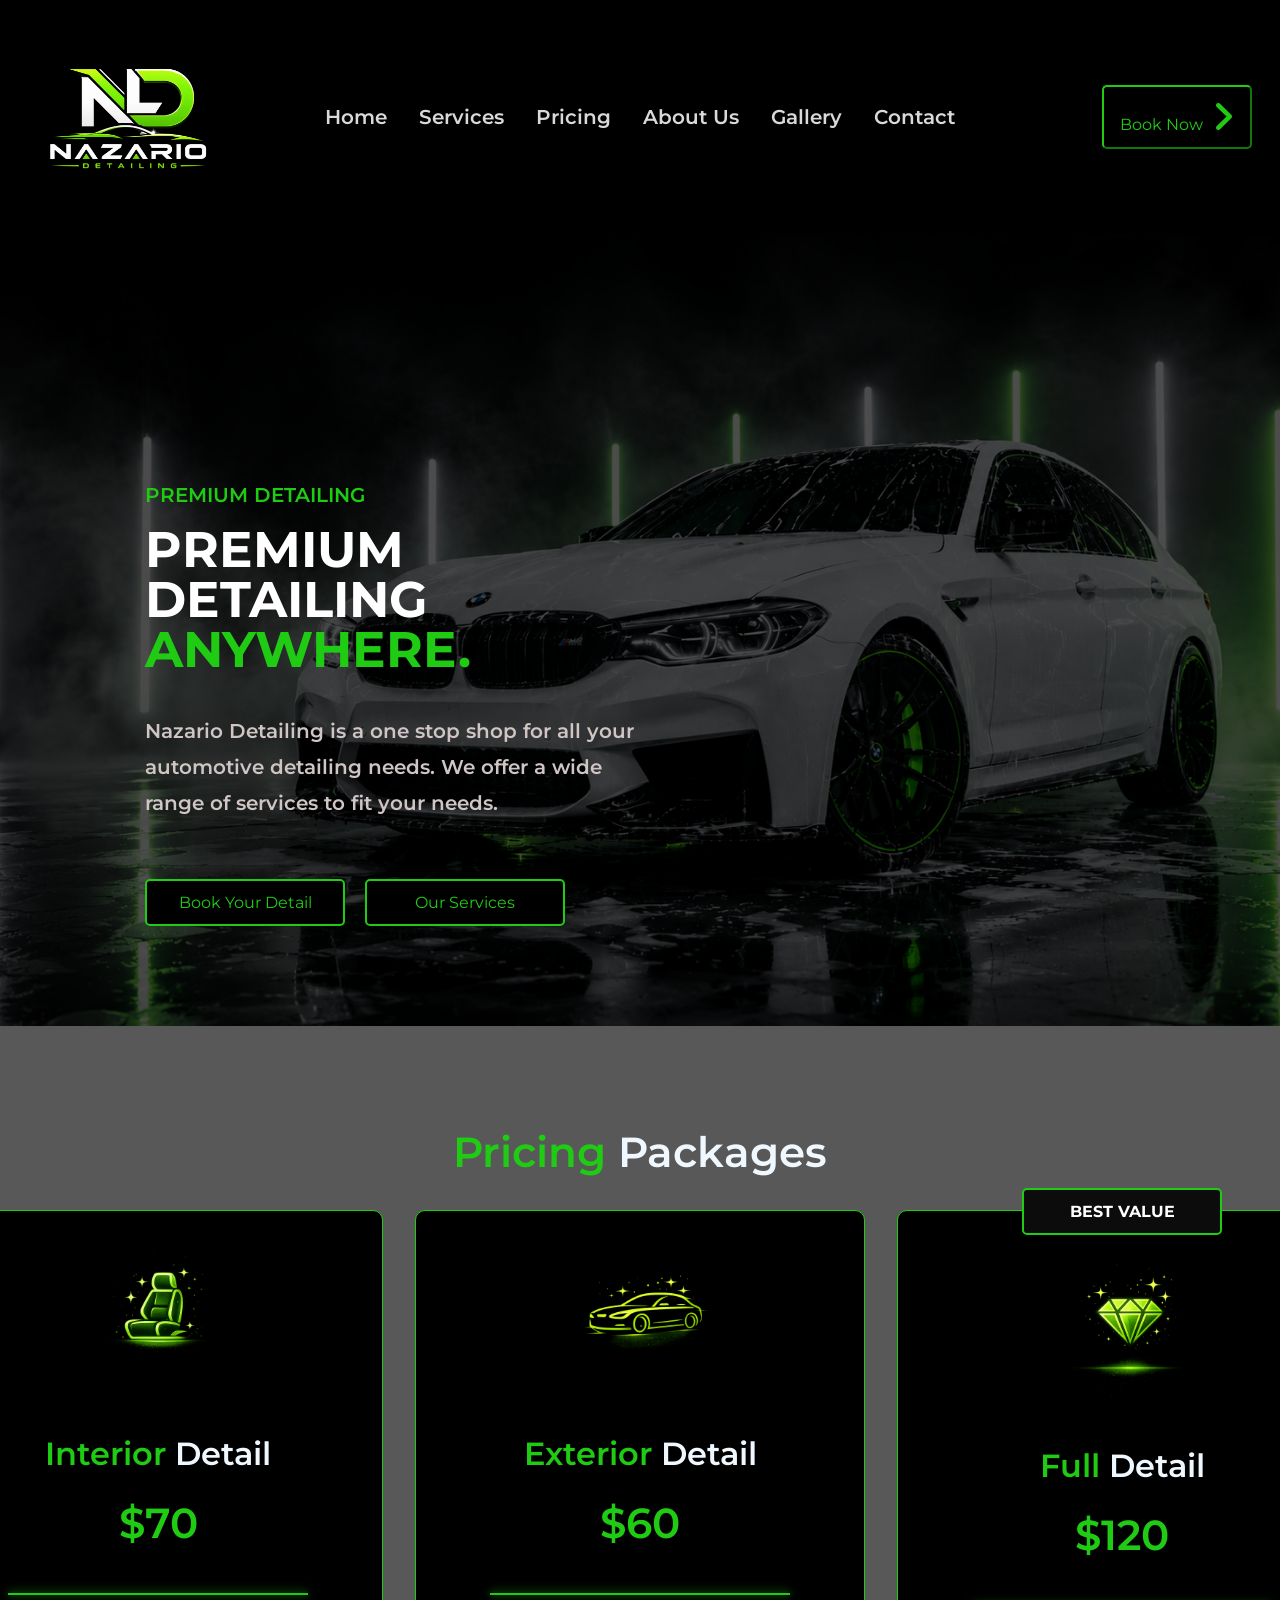
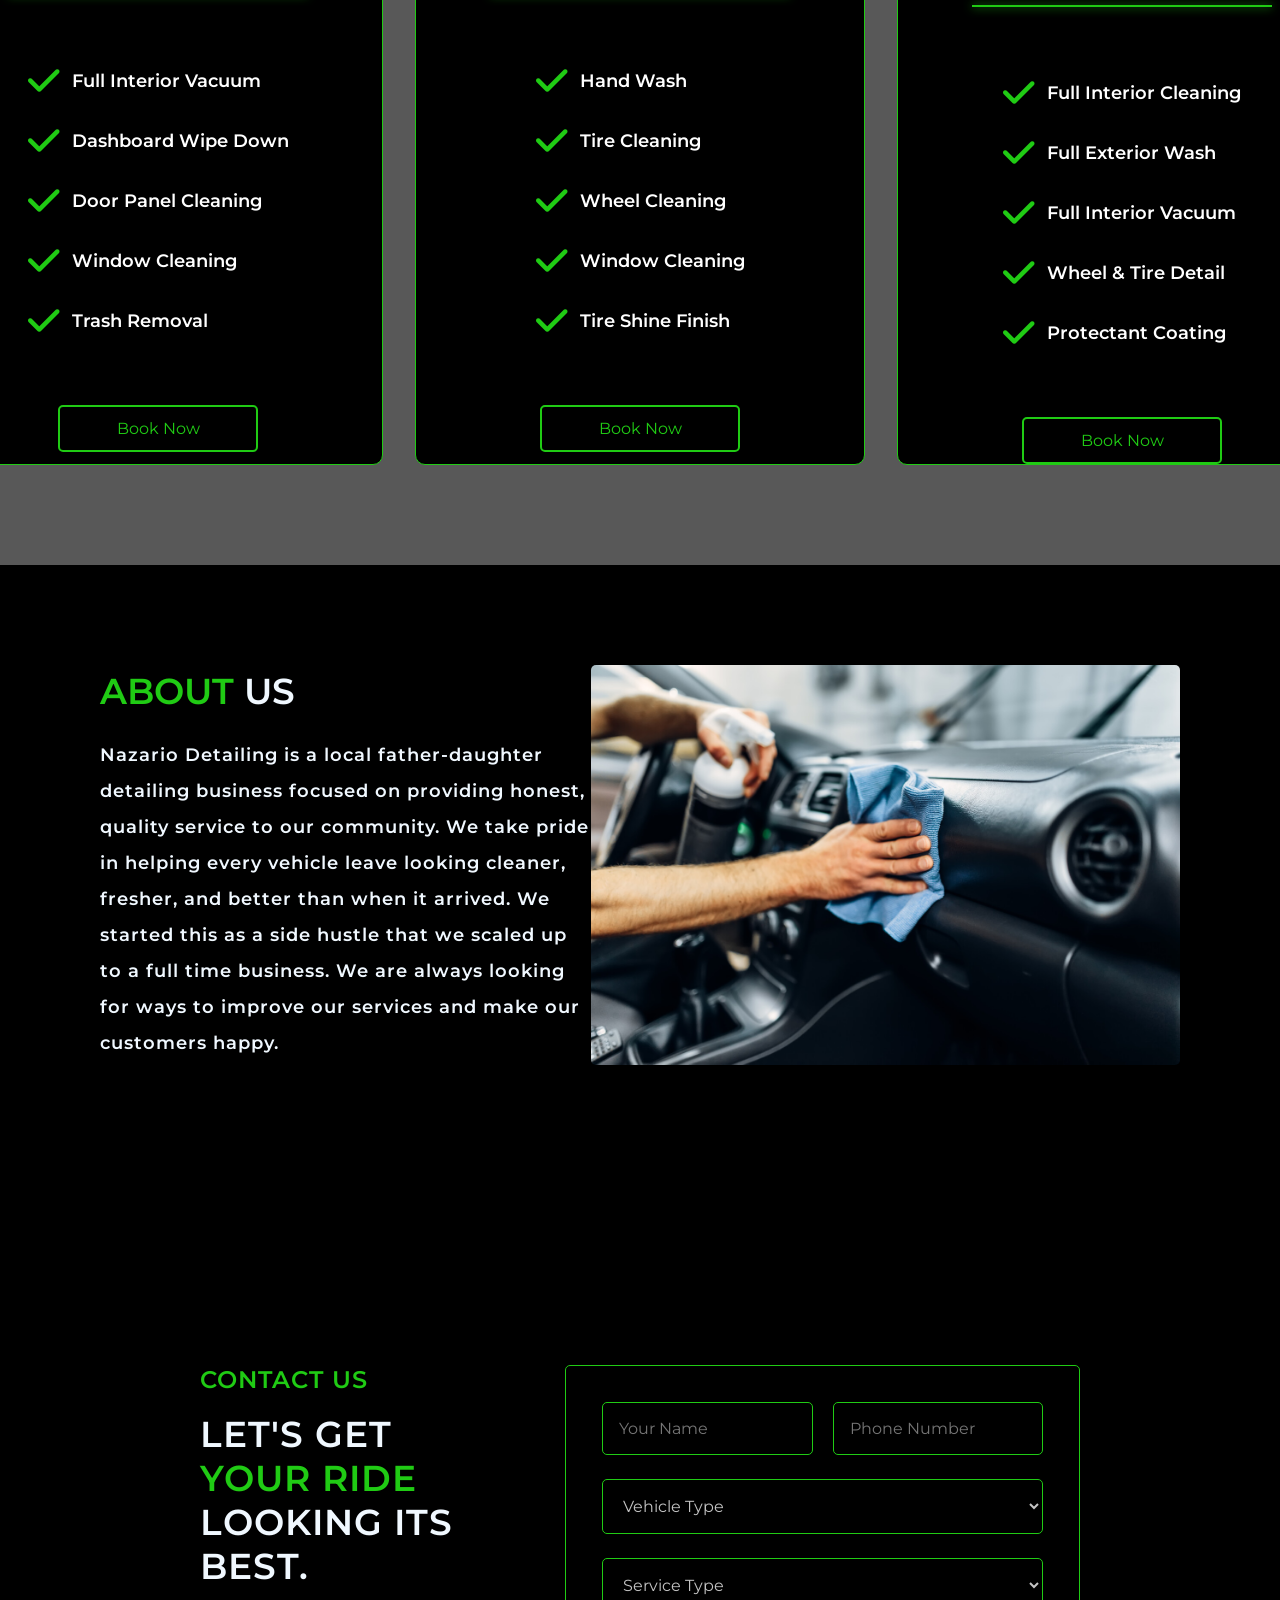
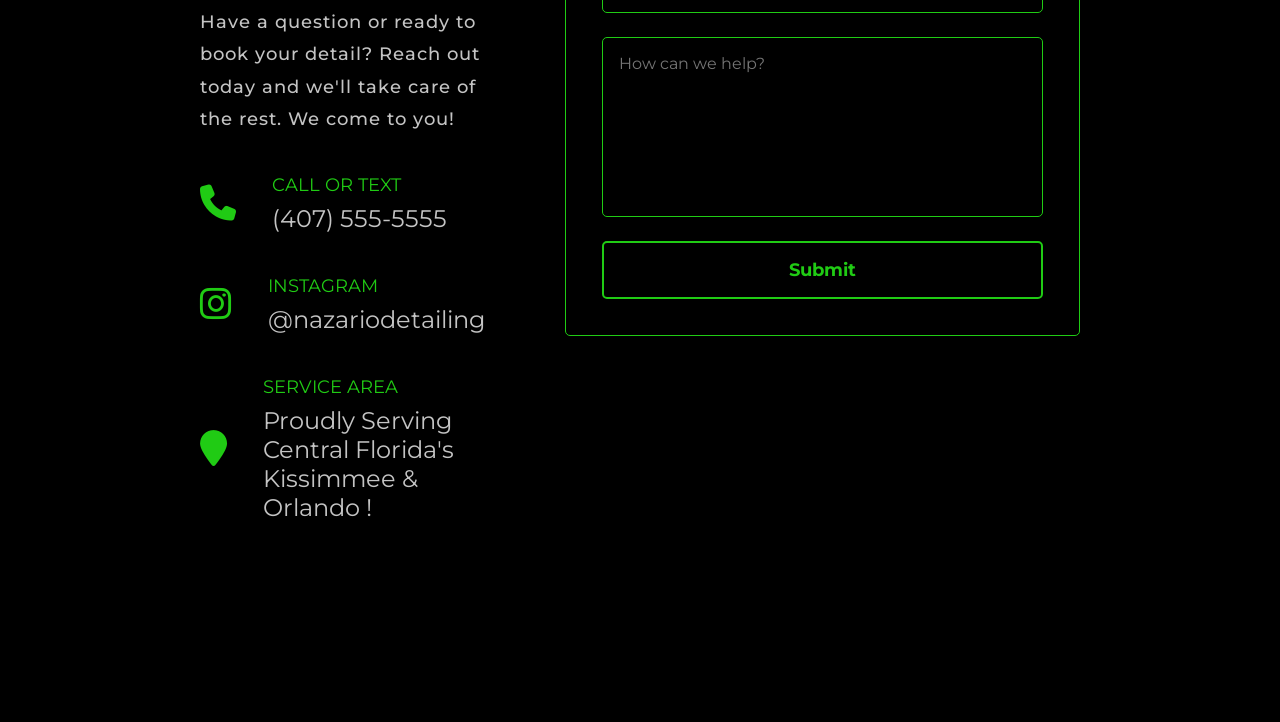
==== index.html @ 1d59f6f6 "md update" ====
<!doctype html>
<html lang="en">
  <head>
    <meta charset="UTF-8" />
    <meta name="viewport" content="width=device-width, initial-scale=1.0" />
    <link rel="stylesheet" href="style.css" />
    <link
      rel="stylesheet"
      href="https://cdnjs.cloudflare.com/ajax/libs/font-awesome/6.5.2/css/all.min.css"
    />
    <link rel="preconnect" href="https://fonts.googleapis.com" />
    <link rel="preconnect" href="https://fonts.gstatic.com" crossorigin />
    <link
      href="https://fonts.googleapis.com/css2?family=Montserrat:wght@400;500;700;800&display=swap"
      rel="stylesheet"
    />

    <title>Document</title>
  </head>
  <body>
    <nav>
      <div class="nav__container">
        <div class="img__wrapper">
          <img src="assests/nd.png" alt="" class="nav__logo" />
        </div>
        <div class="nav__links">
          <a href="#home" class="nav__link">Home</a>
          <a href="" class="nav__link">Services</a>
          <a href="#pricing" class="nav__link">Pricing</a>
          <a href="#about" class="nav__link">About Us</a>
          <a href="" class="nav__link">Gallery</a>
          <a href="#contact" class="nav__link">Contact</a>
        </div>

        <button class="nav__btn">
          Book Now
          <span class="arrow"><i class="fa-solid fa-angle-right"></i></span>
        </button>
      </div>
    </nav>

    <header id="home">
      <div class="container">
        <div class="row header__row">
          <img src="assests/bmw.png" class="header__bg" />
          <div class="header__text">
            <p class="header__subtitle">Premium Detailing</p>
            <h1 class="header__title">
              Premium Detailing <span class="header__span">Anywhere. </span>
            </h1>
            <p class="header__para">
              Nazario Detailing is a one stop shop for all your automotive
              detailing needs. We offer a wide range of services to fit your
              needs.
            </p>

            <div class="header__btn__wrap">
              <a href="#contact" class="header__btn"> Book Your Detail </a>

              <a href="#pricing" class="header__btn"> Our Services </a>
            </div>
          </div>
        </div>
      </div>
    </header>
    <main>
      <section id="pricing">
        <div class="container">
          <div class="row pricing__row">
            <div class="pricing__text">
              <h2 class="pricing__title">
                <span class="pricing__span">Pricing</span> Packages
              </h2>
              <!-- 4 cards
 Interior Detail
Exterior Detail
Complete Detail
Ultimate Detail -->
              <div class="pricing__cards">
                <div class="pricing__card">
                  <div class="img__price__wrap">
                    <img src="assests/int.png" alt="" class="price__logo" />
                  </div>
                  <p class="pricing__card__title">
                    <span class="pricing__title__span">Interior</span> Detail
                  </p>
                  <span class="pricing__card__price">$70</span>

                  <div class="pricing__divider"></div>

                  <ul class="pricing__features">
                    <li>
                      <i class="fa-solid fa-check"></i>
                      Full Interior Vacuum
                    </li>

                    <li>
                      <i class="fa-solid fa-check"></i>
                      Dashboard Wipe Down
                    </li>

                    <li>
                      <i class="fa-solid fa-check"></i>
                      Door Panel Cleaning
                    </li>

                    <li>
                      <i class="fa-solid fa-check"></i>
                      Window Cleaning
                    </li>

                    <li>
                      <i class="fa-solid fa-check"></i>
                      Trash Removal
                    </li>
                  </ul>

                  <button class="pricing__card__btn">Book Now</button>
                </div>

                <div class="pricing__card">
                  <div class="img__price__wrap">
                    <img src="assests/ext.png" alt="" class="price__logo" />
                  </div>

                  <p class="pricing__card__title">
                    <span class="pricing__title__span">Exterior</span> Detail
                  </p>

                  <span class="pricing__card__price">$60</span>

                  <div class="pricing__divider"></div>

                  <ul class="pricing__features">
                    <li>
                      <i class="fa-solid fa-check"></i>
                      Hand Wash
                    </li>

                    <li>
                      <i class="fa-solid fa-check"></i>
                      Tire Cleaning
                    </li>

                    <li>
                      <i class="fa-solid fa-check"></i>
                      Wheel Cleaning
                    </li>

                    <li>
                      <i class="fa-solid fa-check"></i>
                      Window Cleaning
                    </li>

                    <li>
                      <i class="fa-solid fa-check"></i>
                      Tire Shine Finish
                    </li>
                  </ul>

                  <button class="pricing__card__btn">Book Now</button>
                </div>

                <div class="pricing__card">
                  <div class="pricing__top__btn">
                    <button class="value__btn">BEST VALUE</button>
                  </div>
                  <div class="img__price__wrap">
                    <img src="assests/dia.png" alt="" class="price__logo" />
                  </div>

                  <p class="pricing__card__title">
                    <span class="pricing__title__span">Full</span> Detail
                  </p>

                  <span class="pricing__card__price">$120</span>

                  <div class="pricing__divider"></div>

                  <ul class="pricing__features">
                    <li>
                      <i class="fa-solid fa-check"></i>
                      Full Interior Cleaning
                    </li>

                    <li>
                      <i class="fa-solid fa-check"></i>
                      Full Exterior Wash
                    </li>

                    <li>
                      <i class="fa-solid fa-check"></i>
                      Full Interior Vacuum
                    </li>

                    <li>
                      <i class="fa-solid fa-check"></i>
                      Wheel & Tire Detail
                    </li>

                    <li>
                      <i class="fa-solid fa-check"></i>
                      Protectant Coating
                    </li>
                  </ul>

                  <button class="pricing__card__btn">Book Now</button>
                </div>
              </div>
            </div>
          </div>
        </div>
      </section>

      <section id="about">
        <div class="container">
          <div class="row about__row">
            <div class="about__text">
              <h2 class="about__title">
                <span class="about__span">ABOUT </span>US
              </h2>
              <p class="about__para">
                Nazario Detailing is a local father-daughter detailing business
                focused on providing honest, quality service to our community.
                We take pride in helping every vehicle leave looking cleaner,
                fresher, and better than when it arrived. We started this as a
                side hustle that we scaled up to a full time business. We are
                always looking for ways to improve our services and make our
                customers happy.
              </p>
            </div>
            <div class="about__wrapper">
              <img src="assests/detail.jpg" alt="" class="about__img" />
            </div>
          </div>
        </div>
      </section>
      <section id="contact">
        <div class="contact__container">
          <div class="row contact__row">
            <div class="contact__text">
              <p class="contact__subtitle">Contact Us</p>
              <h2 class="contact__title">
                Let's get <span class="contact__span">your ride</span> looking
                its best.
              </h2>
              <p class="contact__para">
                Have a question or ready to book your detail? Reach out today
                and we'll take care of the rest. We come to you!
              </p>
              <div class="contact__info">
                <div class="contact__item">
                  <i class="fa-solid fa-phone"></i>

                  <div class="contact__info__text">
                    <p class="contact__phone__title">CALL OR TEXT</p>
                    <p class="contact__phone__media">(407) 555-5555</p>
                  </div>
                </div>

                <div class="contact__item">
                  <i class="fa-brands fa-instagram"></i>

                  <div class="contact__info__text">
                    <p class="contact__phone__title">INSTAGRAM</p>
                    <p class="contact__phone__media">@nazariodetailing</p>
                  </div>
                </div>

                <div class="contact__item">
                  <i class="fa-solid fa-location-pin"></i>

                  <div class="contact__info__text">
                    <p class="contact__phone__title">SERVICE AREA</p>
                    <p class="contact__phone__media">
                      Proudly Serving Central Florida's Kissimmee & Orlando !
                    </p>
                  </div>
                </div>
              </div>
            </div>

            <div class="contact__right">
              <form action="" class="contact__form">
                <div class="contact__form__row">
                  <input
                    type="text"
                    class="form__text__box"
                    placeholder="Your Name"
                  />

                  <input
                    type="text"
                    class="form__text__box"
                    placeholder="Phone Number"
                  />
                </div>

                <div class="contact__form__column">
                  <select class="contact__select">
                    <option value="">Vehicle Type</option>
                    <option value="">Sedan</option>
                    <option value="">SUV</option>
                    <option value="">Truck</option>
                  </select>

                  <select class="contact__select">
                    <option value="">Service Type</option>
                    <option value="">Interior</option>
                    <option value="">Exterior</option>
                    <option value="">Full Detail</option>
                  </select>

                  <textarea
                    class="contact__message"
                    placeholder="How can we help?"
                  ></textarea>

                  <button class="contact__btn">Submit</button>
                </div>
              </form>
            </div>
          </div>
        </div>
      </section>
    </main>
  </body>
</html>
---- style.css ----
@import url("https://fonts.googleapis.com/css2?family=Montserrat:ital,wght@0,100..900;1,100..900&family=Saira+Condensed:wght@100;200;300;400;500;600;700;800;900&family=Saira:ital,wght@0,100..900;1,100..900&display=swap");

* {
  margin: 0;
  padding: 0;
  box-sizing: border-box;
  font-family: "Montserrat", sans-serif;
}
html {
  scroll-behavior: smooth;
}
body {
  background-color: rgb(0, 0, 0);
  color: aliceblue;
}

a {
  text-decoration: none;
  color: #dbd8d8;
}
button {
  cursor: pointer;
}

li {
  list-style: none;
}

.container {
  padding: 100px;
}

.row {
  max-width: 1280px;
  display: flex;
  margin: 0 auto;
  justify-content: center;
  align-items: center;
}

.nav__container {
  width: 100%;
  max-width: 1480px;
  margin: 0 auto;
  padding: 50px 28px;

  display: flex;
  justify-content: space-between;
  align-items: center;
}

.img__wrapper {
  width: 150px;
  display: flex;
  align-items: center;
}

.nav__logo {
  width: 200px;
  cursor: pointer;
}
.nav__links {
  display: flex;
  margin: 0 auto;
  gap: 32px;
}

.nav__link {
  font-size: 20px;
  font-weight: 600;
  transition: ease 200ms;
}

.nav__link:hover {
  color: #20cb14;
  text-decoration: underline;
  text-underline-offset: 15px;
  text-decoration-thickness: 2px;
}

.nav__btn {
  padding: 12px;
  font-size: 16px;
  color: #20cb14;
  background-color: black;
  border-radius: 5px;
  border-color: #20cb14;
  width: 150px;
}

.nav__btn:hover {
  background-color: #20cb14;
  color: black;
  font-weight: 700;
}

.arrow {
  margin-left: 5px;
}

.row {
  max-width: 1480px;
  display: flex;
  margin: 0 auto;
  justify-content: center;
  align-items: center;
}

header {
  position: relative;
  min-height: 80vh;
  overflow: hidden;
  background-color: black;
}

.header__bg {
  position: absolute;

  top: 0;
  right: 0;

  width: 100%;
  height: 100%;

  object-fit: cover;

  opacity: 0.3;
}

.header__row {
  display: flex;
  justify-content: flex-start;
  align-items: center;

  margin-left: 45px;
  margin-top: 150px;
}

.header__text {
  display: flex;
  flex-direction: column;
  gap: 18px;
  color: rgb(255, 255, 255);

  position: relative;
  z-index: 2;
}
.header__subtitle {
  font-size: 20px;
  font-weight: 600;
  color: #20cb14;
  text-transform: uppercase;
}
.header__title {
  font-size: 50px;
  margin-bottom: 20px;
  text-transform: uppercase;
  line-height: 1;
  max-width: 500px;
}

.header__para {
  font-size: 20px;
  color: #d0c5c5;
  margin-bottom: 20px;
  font-weight: 600;
  line-height: 1.8;
  max-width: 500px;
}

.header__span {
  color: #20cb14;
}
.header__btn__wrap {
  display: flex;

  align-items: center;
  gap: 20px;
  margin-top: 20px;
  width: 100%;
}
.header__btn {
  display: flex;
  justify-content: center;
  align-items: center;

  padding: 12px;
  font-size: 16px;
  color: #20cb14;
  background-color: black;
  border-radius: 5px;
  border: 2px solid #20cb14;
  width: 200px;
}

.header__btn:hover {
  background-color: #20cb14;
  color: black;
  font-weight: 700;
}

/* Pricing */
#pricing {
  background-color: rgb(88, 88, 88);
}
.pricing__row {
  display: flex;
  flex-direction: column;
  gap: 32px;
}

.pricing__top__btn {
  display: flex;
  justify-content: center;
  align-items: center;
  position: relative;
}
.value__btn {
  padding: 12px;
  font-size: 16px;
  color: #ffffff;
  position: absolute;
  bottom: -1;

  border-radius: 5px;
  border: 2px solid #20cb14;
  width: 200px;
  background-color: #0c0c0c;

  font-weight: 700;
}

.pricing__text {
  display: flex;
  flex-direction: column;
  gap: 32px;
}

.img__price__wrap {
  width: 100%;
  display: flex;
  justify-content: center;
  align-items: center;
}

.price__logo {
  width: 280px;
}
.pricing__title {
  font-size: 42px;
  font-weight: 600;
  text-align: center;
}

.pricing__cards {
  display: flex;
  gap: 32px;
}

.pricing__card {
  display: flex;
  gap: 24px;
  align-items: center;
  justify-content: center;
  flex-direction: column;
  border: solid 1px #20cb14;
  border-radius: 10px;
  background-color: #000000;
  min-height: 850px;
  width: 450px;
  transition: all ease 200ms;
}

.pricing__card:hover {
  transform: translateY(-10px);

  box-shadow: 0 0 30px rgba(32, 203, 20, 0.25);

  background: linear-gradient(180deg, rgba(32, 203, 20, 0.25), rgb(0, 0, 0));
}

.pricing__divider {
  width: 300px;
  height: 2px;
  background-color: #20cb14;
  margin: 20px auto;
  box-shadow: 0 0 10px #20cb14;
}

.pricing__card__title {
  font-size: 32px;
  font-weight: 600;
}

.pricing__title__span {
  color: #20cb14;
}
.pricing__span {
  color: #20cb14;
}

.pricing__card__price {
  font-size: 42px;
  font-weight: 600;
  color: #20cb14;
}

.pricing__features {
  display: flex;
  flex-direction: column;
  gap: 24px;
  margin-top: 24px;
  font-size: 18px;
  font-weight: 600;
  color: rgb(255, 255, 255);
}

.pricing__features li {
  display: flex;
  align-items: flex-start;
  align-items: center;
  gap: 12px;
}

.fa-check {
  color: #20cb14;
}

.pricing__card__btn {
  display: flex;
  justify-content: center;
  align-items: center;
  margin-top: 42px;
  padding: 12px;
  font-size: 16px;
  color: #20cb14;
  background-color: black;
  border-radius: 5px;
  border: 2px solid #20cb14;
  width: 200px;
}

.pricing__card__btn:hover {
  background-color: rgb(12, 120, 39);
  color: black;
  font-weight: 700;
  box-shadow: #20cb14 0px 0px 10px 0px;
}

.about__row {
  display: flex;

  width: 100%;

  align-items: center;
  justify-content: space-between;
}

.about__text {
  display: flex;
  flex-direction: column;
  gap: 24px;
  font-size: 18px;
  font-weight: 600;
}

.about__title {
  font-size: 36px;
  font-weight: 600;
}

.about__span {
  color: #20cb14;
}

.about__para {
  font-weight: 600;
  line-height: 2;
  max-width: 500px;
  letter-spacing: 1px;
}

.about__wrapper {
  width: 600px;
  height: 400px;
  display: flex;
  justify-content: center;
  align-items: center;
}

.about__img {
  width: 100%;
  height: 100%;
  object-fit: cover;
  border-radius: 5px;
}

/* Contact */
.contact__container {
  padding: 200px;
}

.contact__row {
  display: flex;
  width: 100%;
  align-items: flex-start;
  justify-content: space-between;
  gap: 80px;
}

.contact__text {
  display: flex;
  flex-direction: column;
  gap: 18px;
  width: 50%;
}

.contact__subtitle {
  font-size: 24px;
  text-transform: uppercase;
  font-weight: 600;
  color: #20cb14;
  letter-spacing: 1px;
}

.contact__title {
  font-size: 36px;
  font-weight: 600;
  letter-spacing: 1px;
  text-transform: uppercase;
  max-width: 500px;
}

.contact__span {
  color: #20cb14;
}

.contact__para {
  font-size: 18px;
  font-weight: 500;
  max-width: 500px;
  line-height: 1.8;
  letter-spacing: 1px;
  color: #c4c4c4;
  margin-bottom: 20px;
}

.contact__info {
  display: flex;
  flex-direction: column;
  gap: 42px;
}

.contact__item {
  display: flex;
  gap: 36px;
  align-items: center;
}

i {
  font-size: 36px;
  color: #20cb14;
  cursor: pointer;
}

.contact__phone__title {
  color: #20cb14;
  font-size: 18px;
}

.contact__phone__media {
  color: #c4c4c4;
  font-size: 24px;
}

.contact__info__text {
  display: flex;
  flex-direction: column;
  gap: 8px;
}

/* FORM */

.contact__right {
  width: 100%;
  max-width: 600px;
}

.contact__form {
  border: #20cb14 solid 1px;
  padding: 36px;
  border-radius: 5px;
  width: 100%;

  display: flex;
  flex-direction: column;
  gap: 24px;
}

.contact__form__row {
  display: flex;
  gap: 20px;
  width: 100%;
}

.form__text__box {
  width: 50%;
  padding: 16px;
  border-radius: 5px;
  border: #20cb14 solid 1px;
  background-color: black;
  color: #c4c4c4;
  font-size: 16px;
  outline: none;
}

.contact__form__column {
  display: flex;
  flex-direction: column;
  gap: 24px;
  width: 100%;
}

.contact__select,
.contact__message {
  width: 100%;
  padding: 16px;
  border-radius: 5px;
  border: #20cb14 solid 1px;
  background-color: black;
  color: #c4c4c4;
  font-size: 16px;
  outline: none;
}

.contact__message {
  min-height: 180px;
  resize: none;
}

.contact__btn {
  width: 100%;
  padding: 16px;
  border-radius: 5px;
  border: 2px solid #20cb14;
  background-color: black;
  color: #20cb14;
  font-size: 18px;
  font-weight: 700;
  cursor: pointer;
  transition: all 200ms ease;
}

.contact__btn:hover {
  background-color: #20cb14;
  color: black;
}
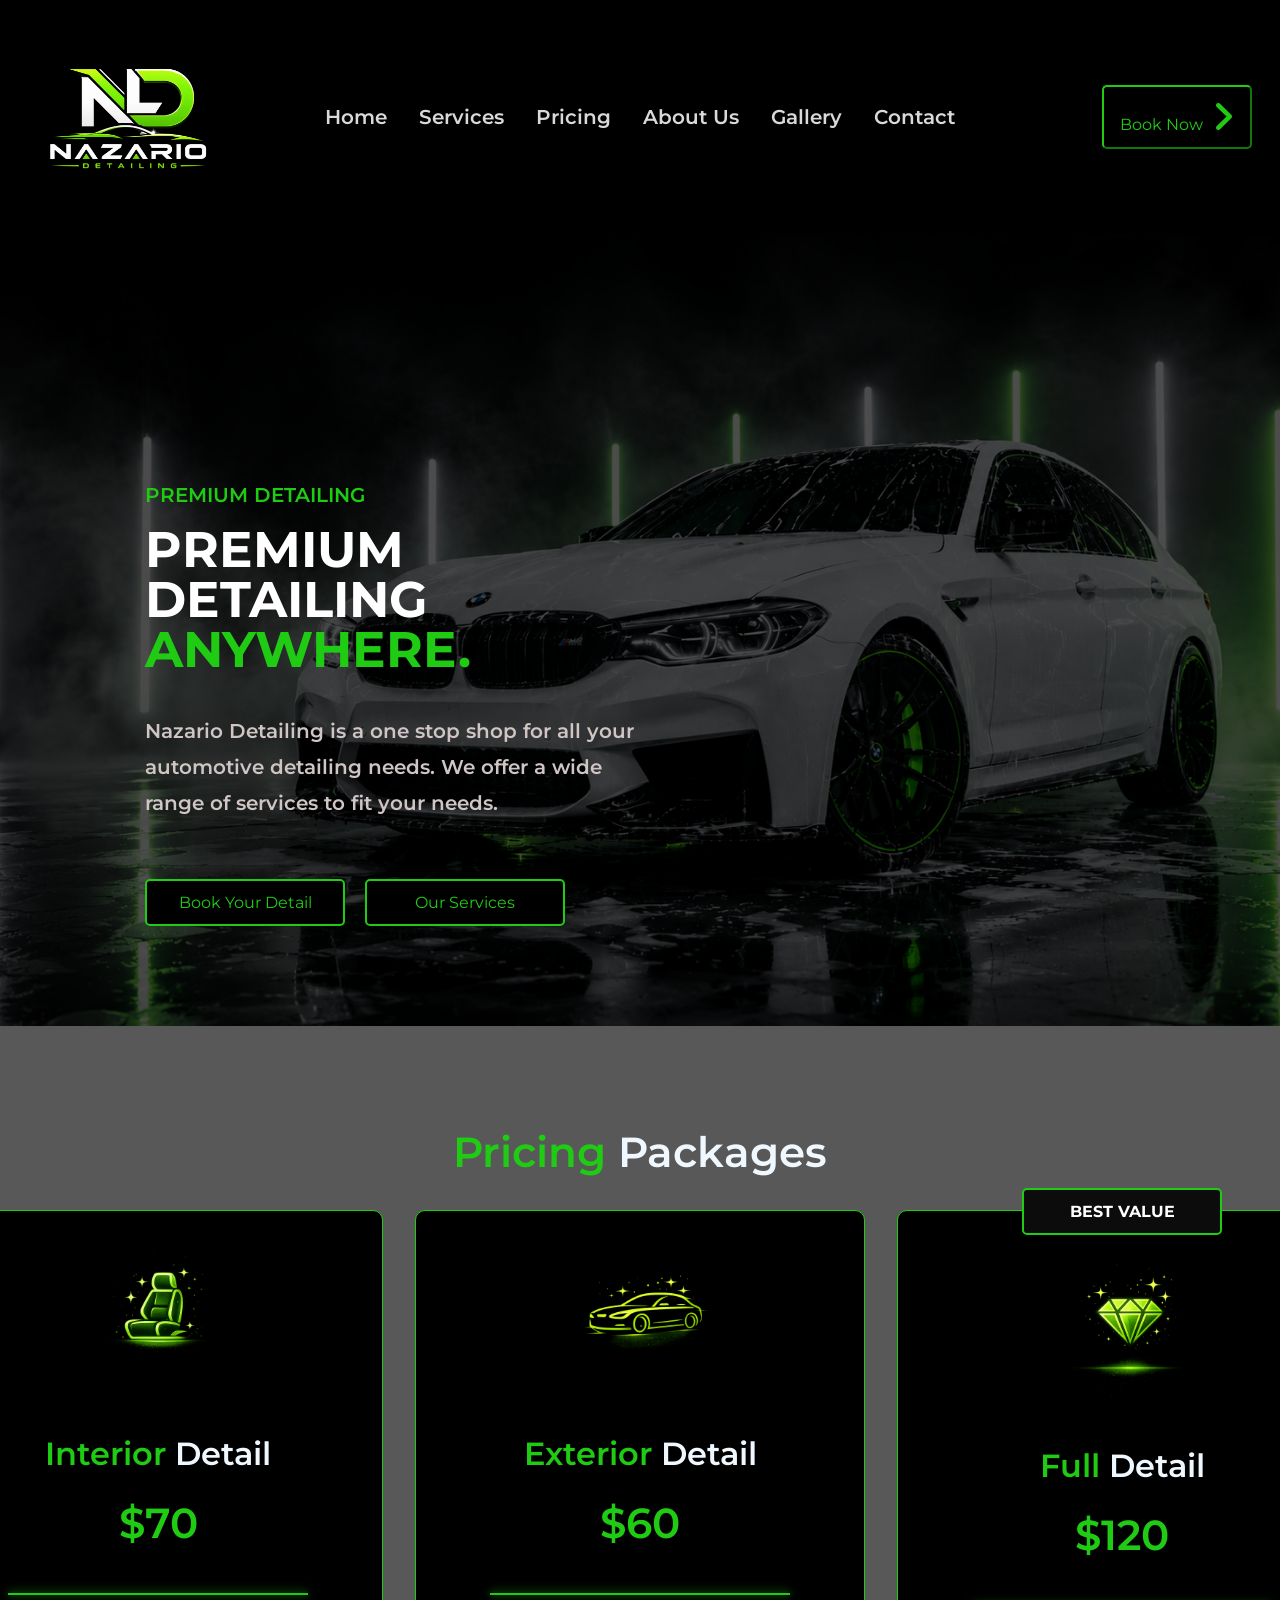
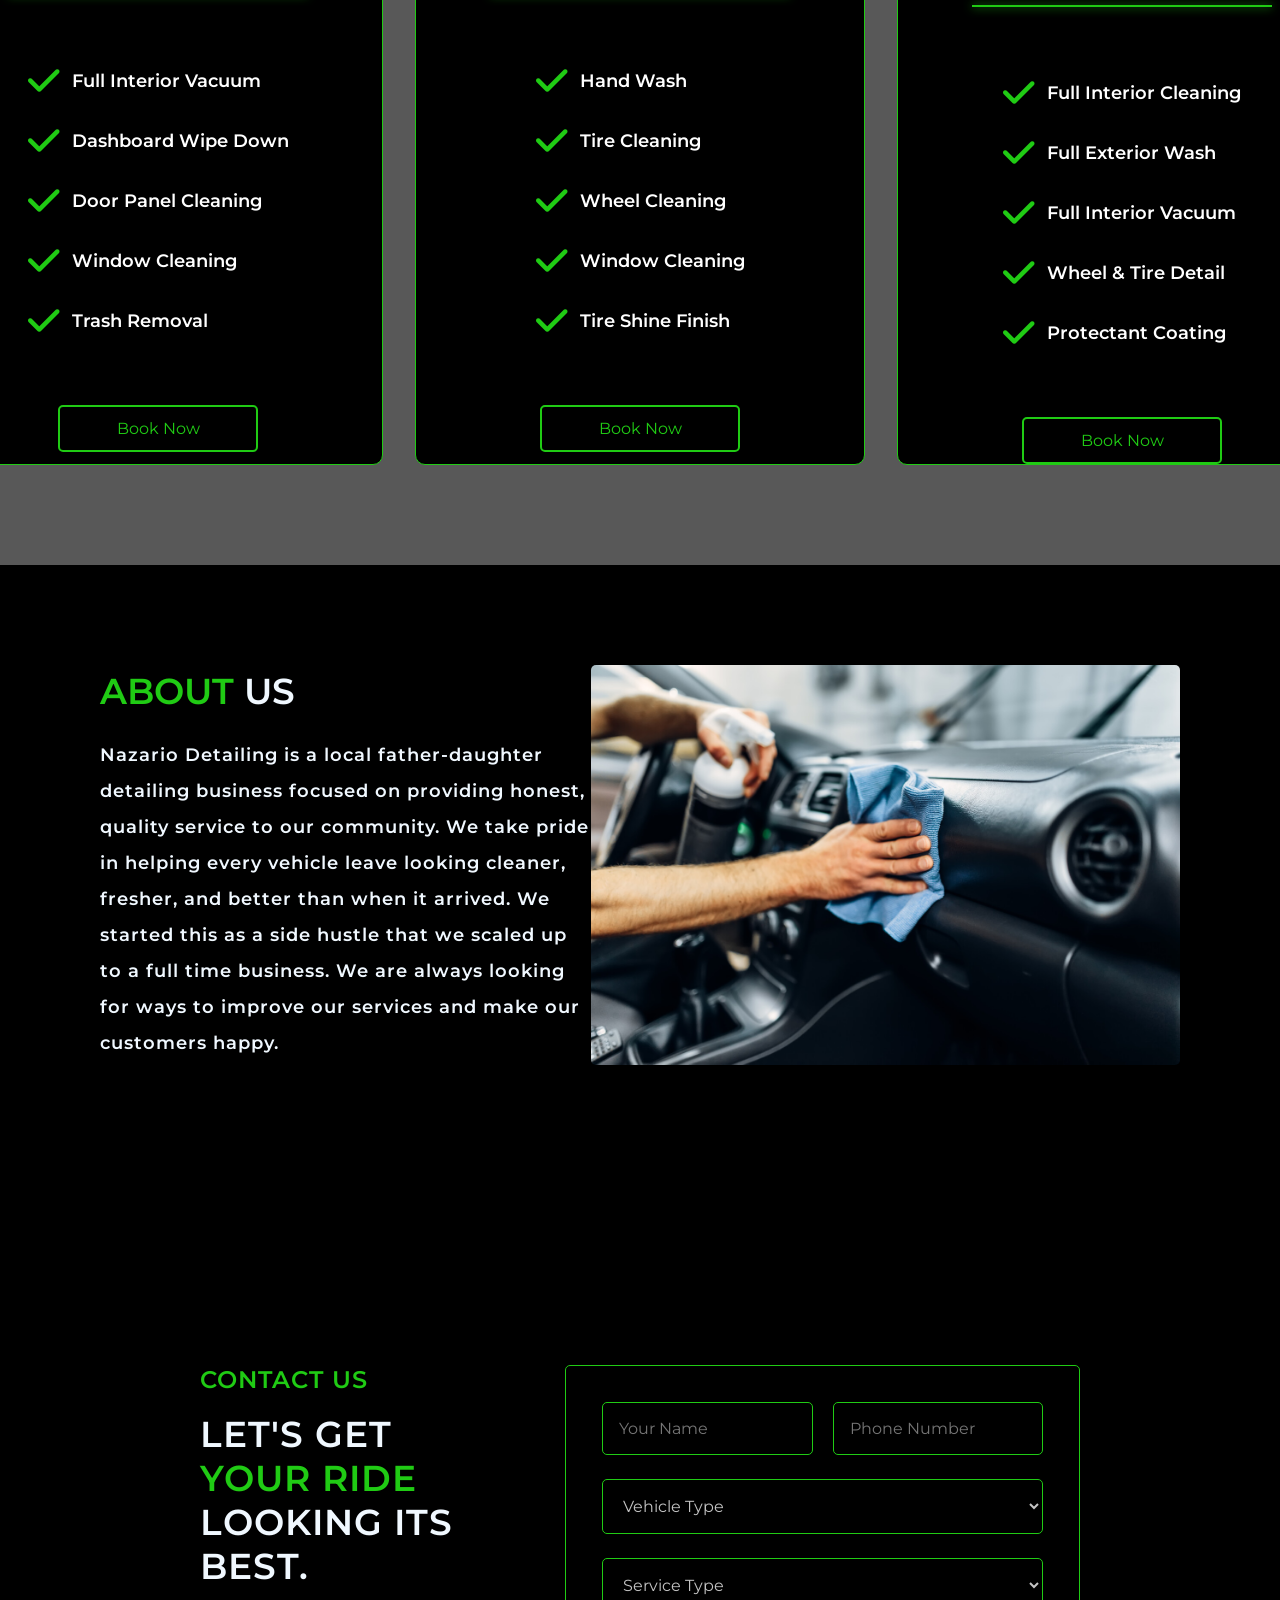
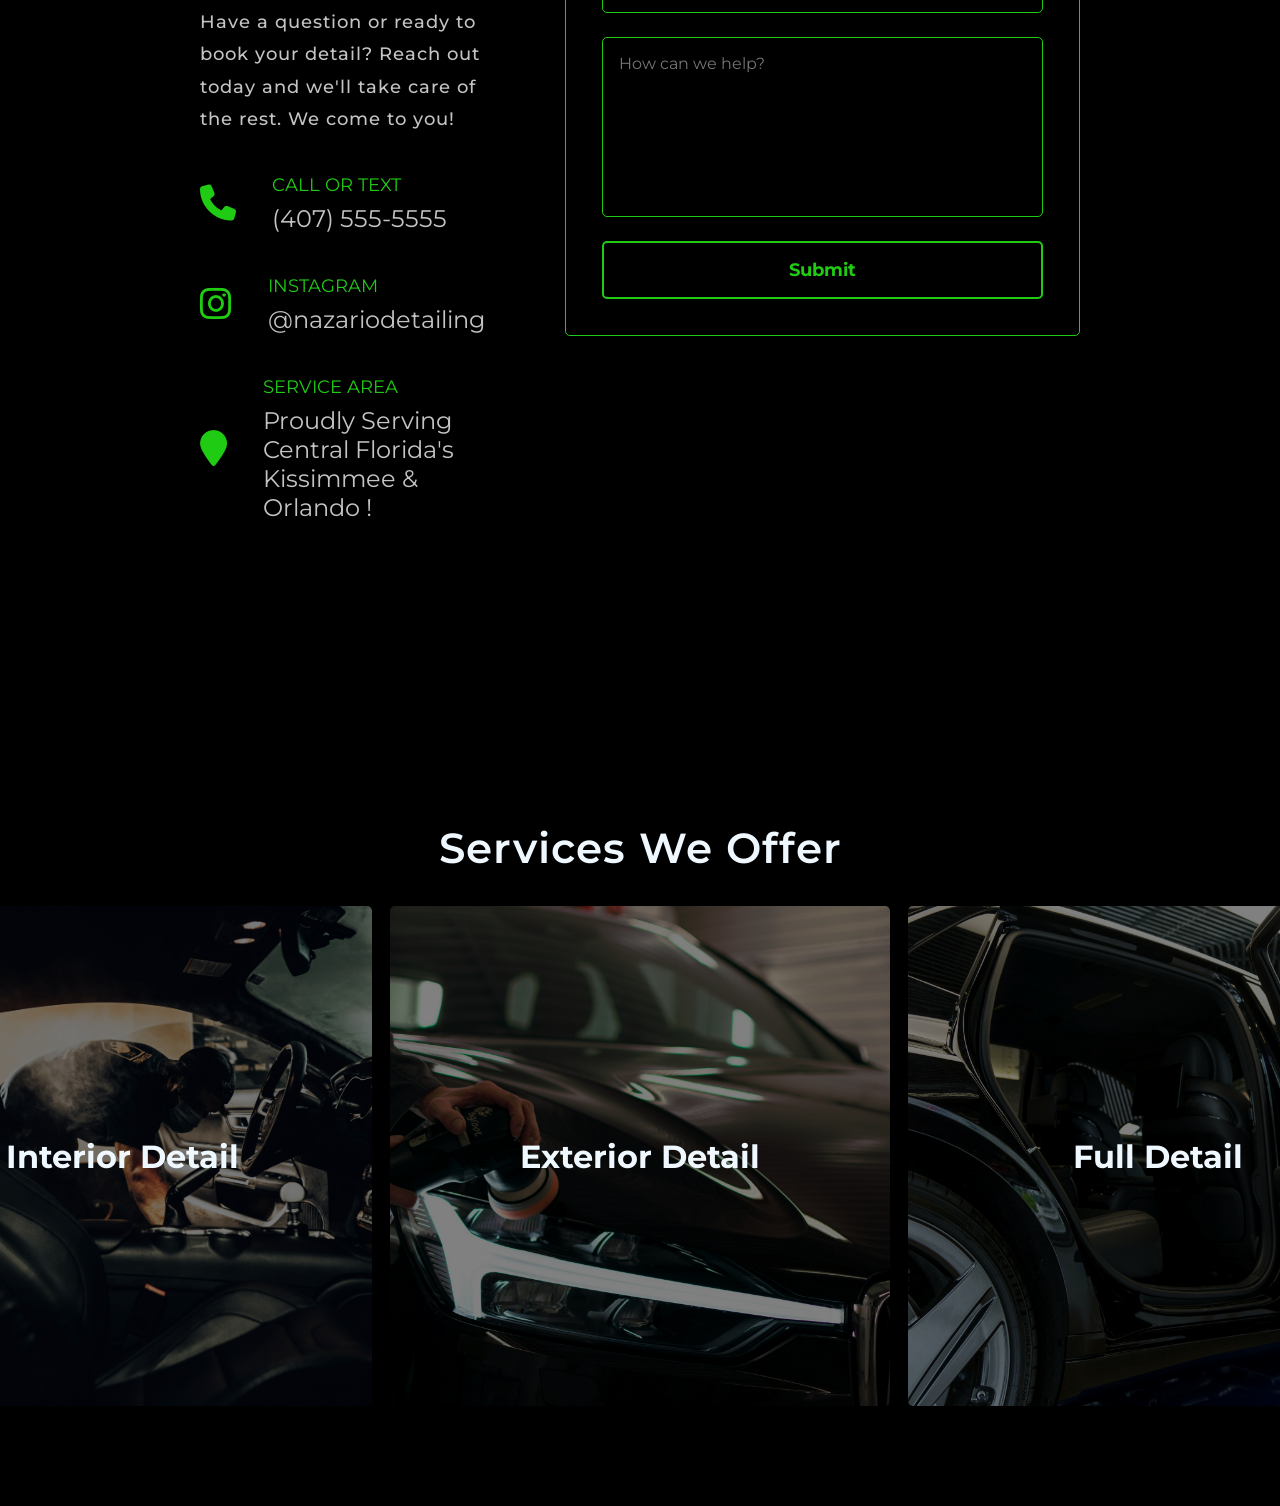
==== commit 6c2e4496: "service update" ====
--- a/index.html
+++ b/index.html
@@ -25,7 +25,7 @@
         </div>
         <div class="nav__links">
           <a href="#home" class="nav__link">Home</a>
-          <a href="" class="nav__link">Services</a>
+          <a href="#services" class="nav__link">Services</a>
           <a href="#pricing" class="nav__link">Pricing</a>
           <a href="#about" class="nav__link">About Us</a>
           <a href="" class="nav__link">Gallery</a>
@@ -323,6 +323,39 @@
           </div>
         </div>
       </section>
+      <section id="services">
+        <div class="container">
+          <div class="row service__row">
+            <h2 class="service__title">Services We Offer</h2>
+
+            <div class="service__lists">
+              <div class="service__card">
+                <div class="service__img__wrap">
+                  <h3 class="service__list__title">Interior Detail</h3>
+
+                  <img src="assests/car int.jpg" alt="" class="service__img" />
+                </div>
+              </div>
+
+              <div class="service__card">
+                <div class="service__img__wrap">
+                  <h3 class="service__list__title">Exterior Detail</h3>
+
+                  <img src="assests/car ext.jpg" alt="" class="service__img" />
+                </div>
+              </div>
+
+              <div class="service__card">
+                <div class="service__img__wrap">
+                  <h3 class="service__list__title">Full Detail</h3>
+
+                  <img src="assests/full dt.jpg" alt="" class="service__img" />
+                </div>
+              </div>
+            </div>
+          </div>
+        </div>
+      </section>
     </main>
   </body>
 </html>
--- a/style.css
+++ b/style.css
@@ -254,11 +254,13 @@
 
 .pricing__cards {
   display: flex;
+ 
   gap: 32px;
 }
 
 .pricing__card {
   display: flex;
+  
   gap: 24px;
   align-items: center;
   justify-content: center;
@@ -555,3 +557,84 @@
   background-color: #20cb14;
   color: black;
 }
+
+
+/* Services */
+
+.service__row {
+  display: flex;
+  flex-direction: column;
+  gap: 32px;
+}
+
+.service__title {
+  font-size: 42px;
+  font-weight: 600;
+  letter-spacing: 1px;
+}
+.service__img__wrap {
+  width: 500px;
+  max-width: 500px;
+  height: 500px;
+  position: relative;
+
+}
+
+.service__img {
+  width: 100%;
+  height: 100%;
+  object-fit: cover;
+  border-radius: 5px;
+  filter: brightness(50%);
+  transition: ease 200ms;
+}
+
+.service__img:hover {
+  filter: brightness(100%);
+}
+
+.service__lists {
+  display: flex;
+  gap: 18px;
+}
+.service__card {
+  cursor: pointer;
+}
+
+.service__list__title {
+  position: absolute;
+  z-index: 2;
+  top: 50%;
+  left: 50%;
+  transform: translate(-50%, -50%);
+  font-size: 32px;
+  
+
+}
+
+
+/* practice media query */
+
+
+/* @media (max-width: 480px) { 
+  header {
+    min-height: 50vh;
+  }
+  .header__bg {
+    object-position: 70% center;
+  }
+
+  .header__row {
+    margin-top: 80px;
+  }
+
+  .header__row {
+    justify-content: center;
+
+  }
+
+ 
+  
+
+  
+}
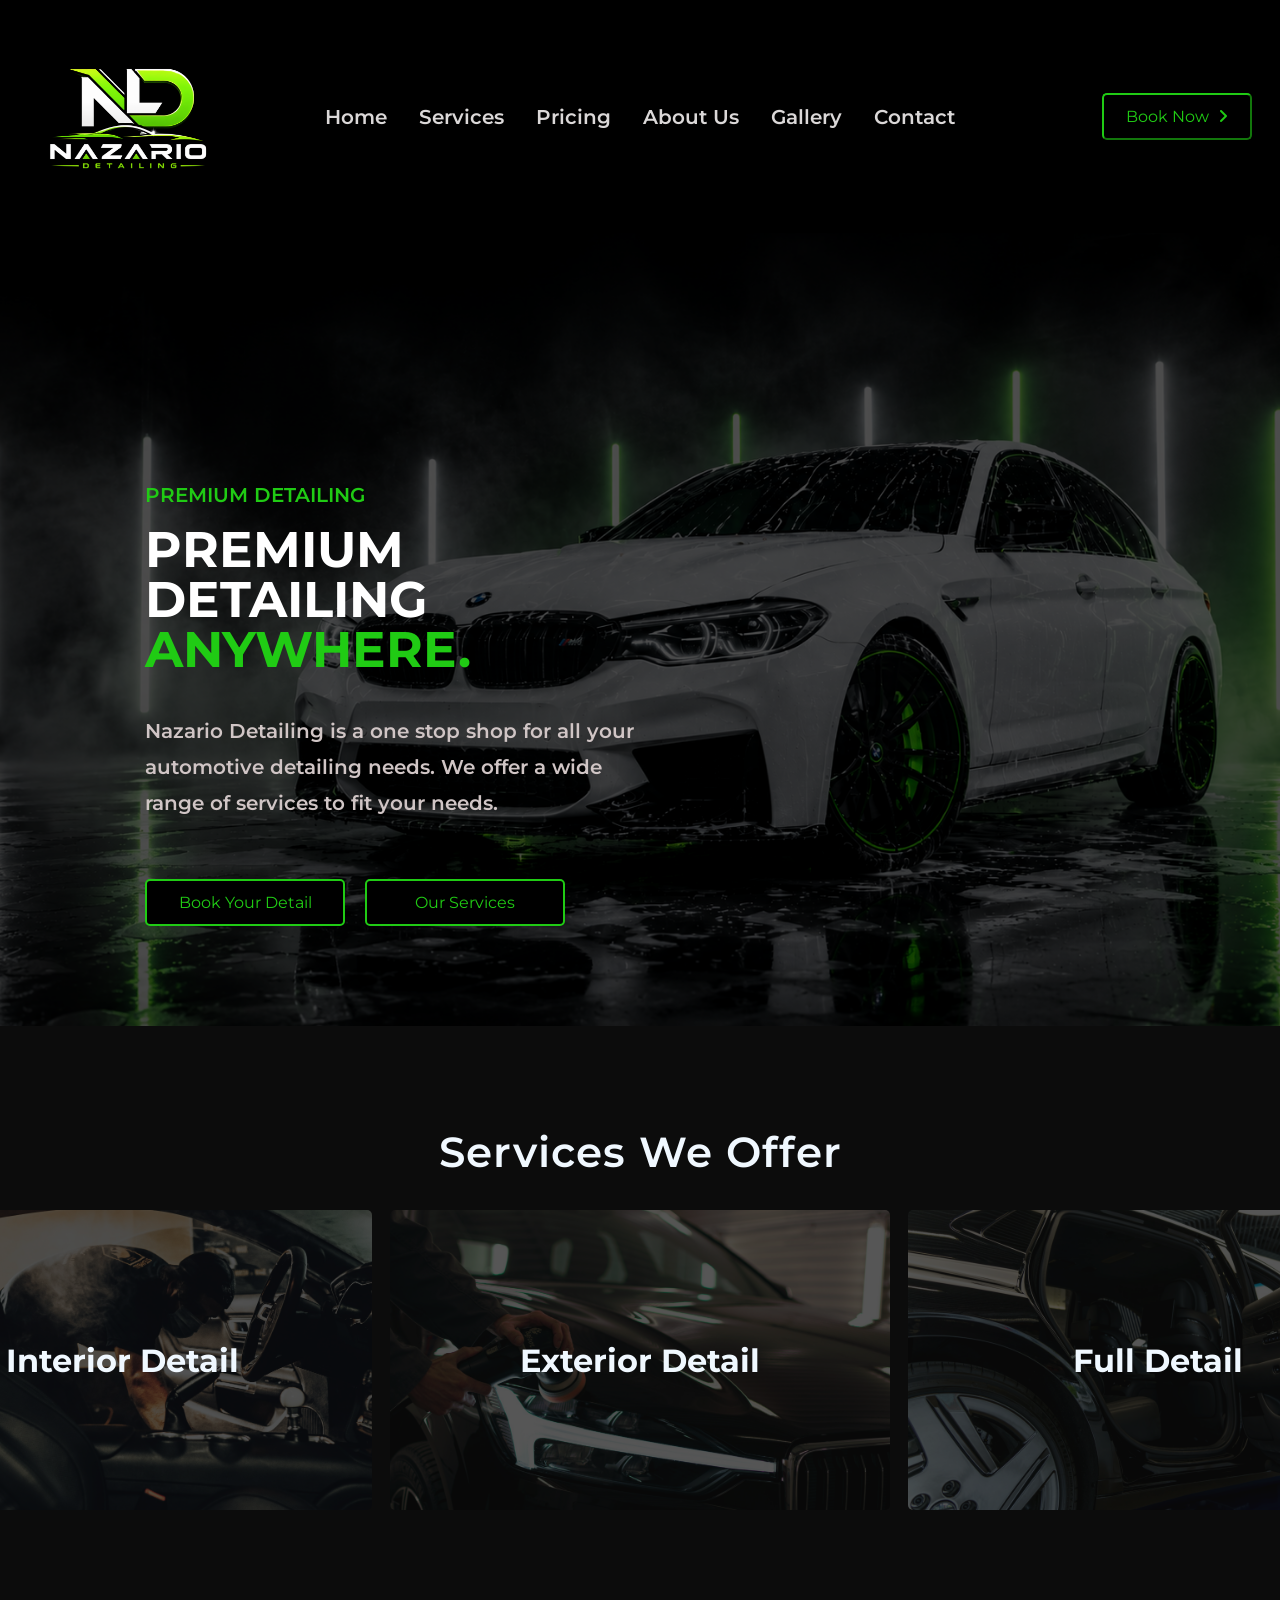
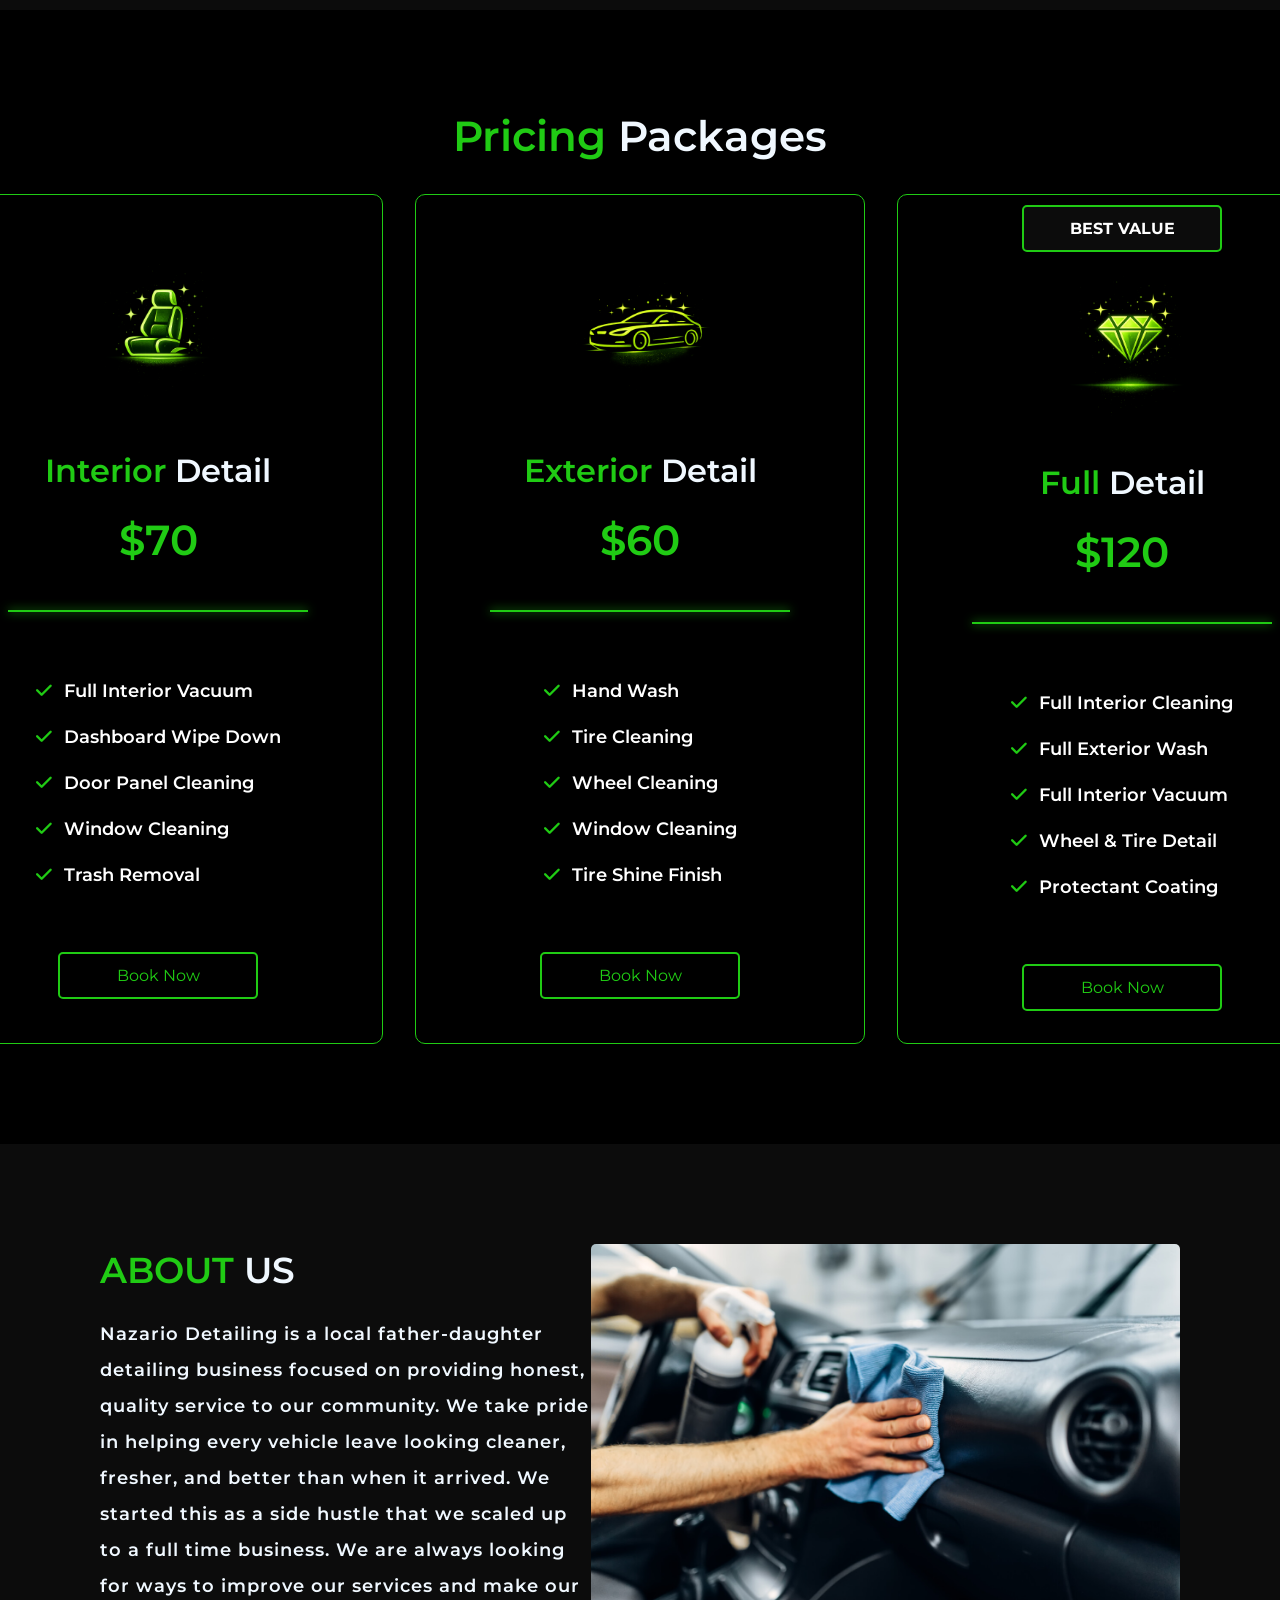
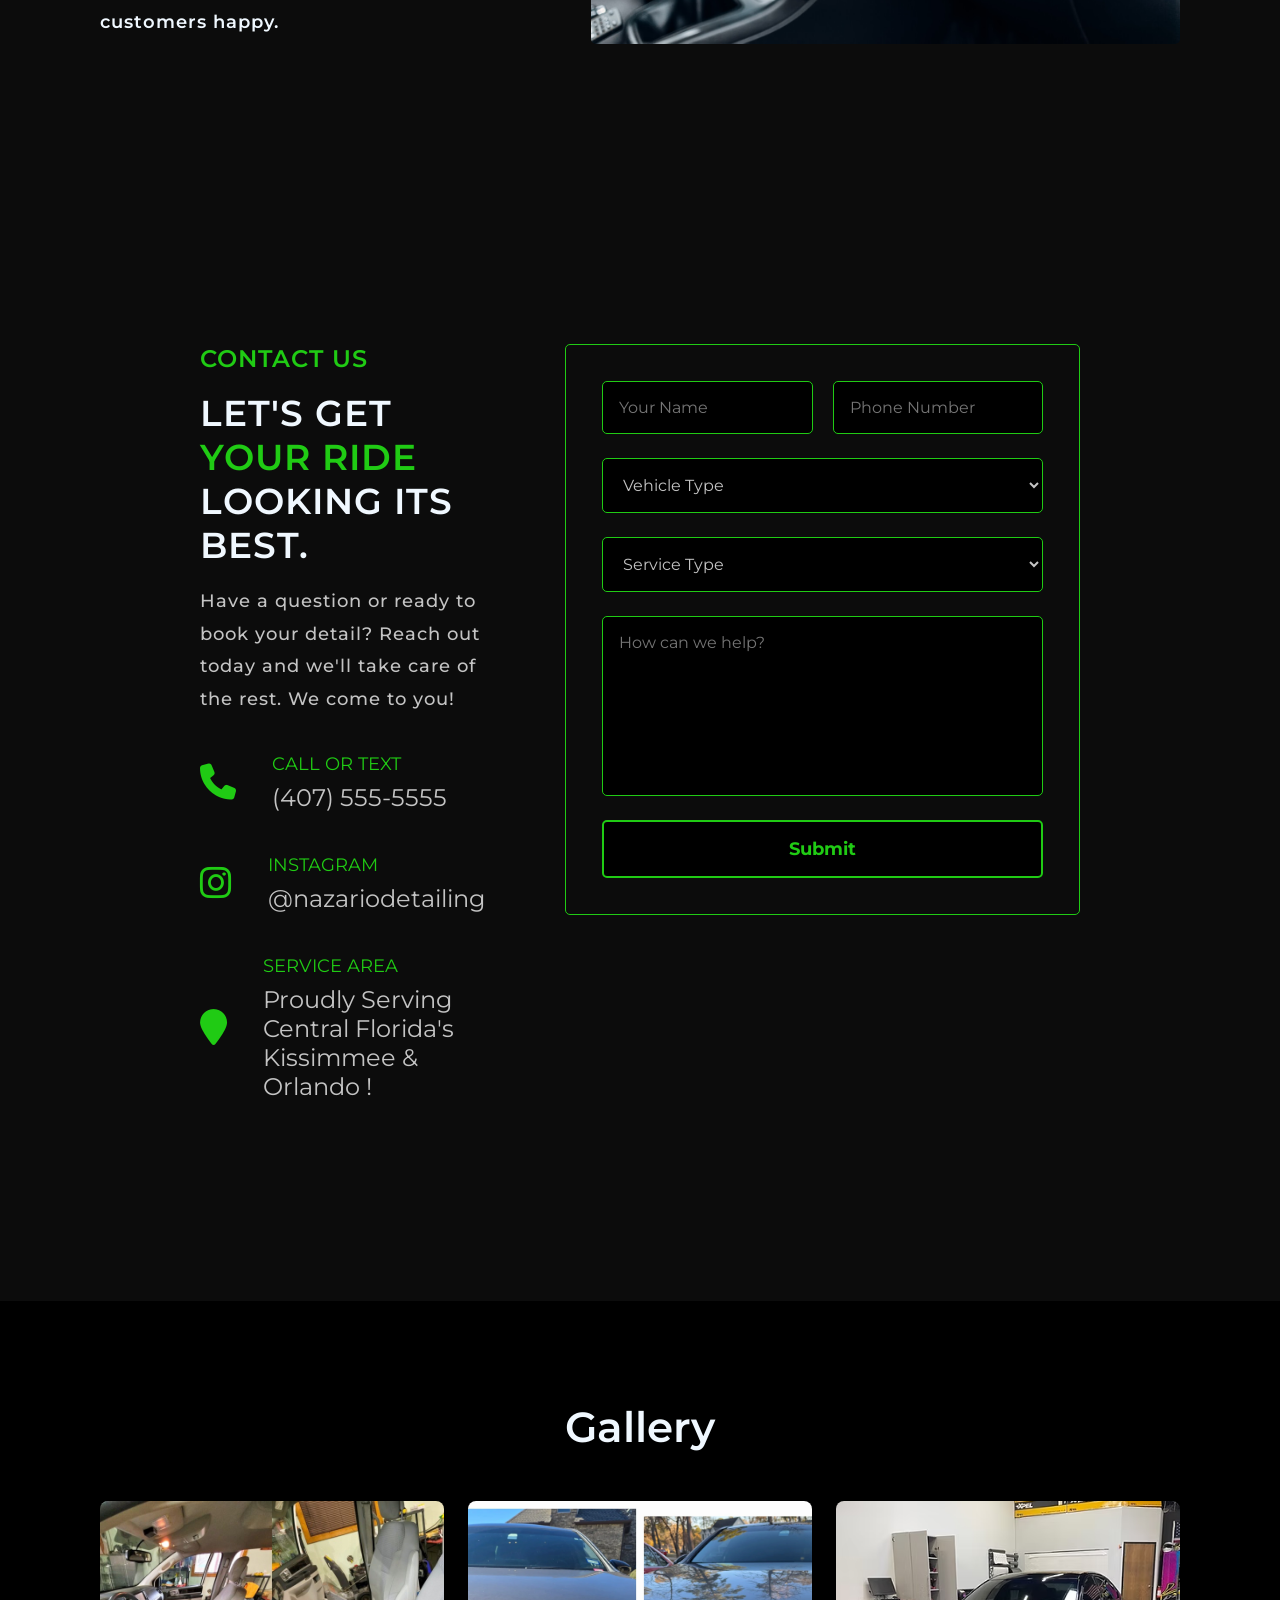
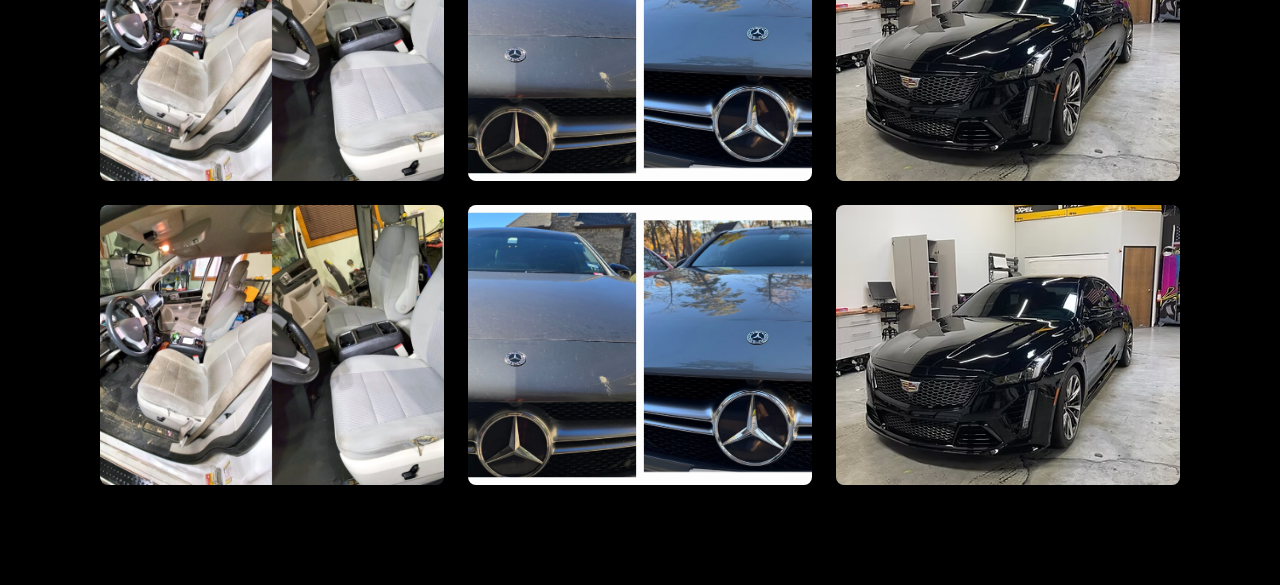
==== commit 4be758dd: "gallery added" ====
--- a/index.html
+++ b/index.html
@@ -28,7 +28,7 @@
           <a href="#services" class="nav__link">Services</a>
           <a href="#pricing" class="nav__link">Pricing</a>
           <a href="#about" class="nav__link">About Us</a>
-          <a href="" class="nav__link">Gallery</a>
+          <a href="#gallery" class="nav__link">Gallery</a>
           <a href="#contact" class="nav__link">Contact</a>
         </div>
 
@@ -64,6 +64,39 @@
       </div>
     </header>
     <main>
+      <section id="services">
+        <div class="container">
+          <div class="row service__row">
+            <h2 class="service__title">Services We Offer</h2>
+
+            <div class="service__lists">
+              <div class="service__card">
+                <div class="service__img__wrap">
+                  <h3 class="service__list__title">Interior Detail</h3>
+
+                  <img src="assests/car int.jpg" alt="" class="service__img" />
+                </div>
+              </div>
+
+              <div class="service__card">
+                <div class="service__img__wrap">
+                  <h3 class="service__list__title">Exterior Detail</h3>
+
+                  <img src="assests/car ext.jpg" alt="" class="service__img" />
+                </div>
+              </div>
+
+              <div class="service__card">
+                <div class="service__img__wrap">
+                  <h3 class="service__list__title">Full Detail</h3>
+
+                  <img src="assests/full dt.jpg" alt="" class="service__img" />
+                </div>
+              </div>
+            </div>
+          </div>
+        </div>
+      </section>
       <section id="pricing">
         <div class="container">
           <div class="row pricing__row">
@@ -323,34 +356,34 @@
           </div>
         </div>
       </section>
-      <section id="services">
+      <section id="gallery">
         <div class="container">
-          <div class="row service__row">
-            <h2 class="service__title">Services We Offer</h2>
-
-            <div class="service__lists">
-              <div class="service__card">
-                <div class="service__img__wrap">
-                  <h3 class="service__list__title">Interior Detail</h3>
-
-                  <img src="assests/car int.jpg" alt="" class="service__img" />
-                </div>
-              </div>
-
-              <div class="service__card">
-                <div class="service__img__wrap">
-                  <h3 class="service__list__title">Exterior Detail</h3>
-
-                  <img src="assests/car ext.jpg" alt="" class="service__img" />
-                </div>
-              </div>
-
-              <div class="service__card">
-                <div class="service__img__wrap">
-                  <h3 class="service__list__title">Full Detail</h3>
-
-                  <img src="assests/full dt.jpg" alt="" class="service__img" />
-                </div>
+          <div class="row gallery__row">
+            <h2 class="gallery__title">Gallery</h2>
+
+            <div class="gallery__wrapper">
+              <div class="gallery__card">
+                <img src="assests/gal1.jpg" alt="" class="gallery__img" />
+              </div>
+
+              <div class="gallery__card">
+                <img src="assests/gal2.webp" alt="" class="gallery__img" />
+              </div>
+
+              <div class="gallery__card">
+                <img src="assests/gal3.avif" alt="" class="gallery__img" />
+              </div>
+
+              <div class="gallery__card">
+                <img src="assests/gal1.jpg" alt="" class="gallery__img" />
+              </div>
+
+              <div class="gallery__card">
+                <img src="assests/gal2.webp" alt="" class="gallery__img" />
+              </div>
+
+              <div class="gallery__card">
+                <img src="assests/gal3.avif" alt="" class="gallery__img" />
               </div>
             </div>
           </div>
--- a/style.css
+++ b/style.css
@@ -105,7 +105,7 @@
   justify-content: center;
   align-items: center;
 }
-
+/* Header */
 header {
   position: relative;
   min-height: 80vh;
@@ -199,10 +199,63 @@
   font-weight: 700;
 }
 
+
+/* Services */
+#services {
+  background-color: #0c0c0c;
+}
+.service__row {
+  display: flex;
+  flex-direction: column;
+  gap: 32px;
+}
+
+.service__title {
+  font-size: 42px;
+  font-weight: 600;
+  letter-spacing: 1px;
+}
+.service__img__wrap {
+  width: 500px;
+  max-width: 500px;
+  height: 300px;
+  position: relative;
+
+}
+
+.service__img {
+  width: 100%;
+  height: 100%;
+  object-fit: cover;
+  border-radius: 5px;
+  opacity: 0.3;
+  transition: ease 200ms;
+}
+
+.service__img:hover {
+  opacity: 0.5;
+}
+
+.service__lists {
+  display: flex;
+  gap: 18px;
+}
+.service__card {
+  cursor: pointer;
+}
+
+.service__list__title {
+  position: absolute;
+  z-index: 2;
+  top: 50%;
+  left: 50%;
+  transform: translate(-50%, -50%);
+  font-size: 32px;
+  
+
+}
 /* Pricing */
-#pricing {
-  background-color: rgb(88, 88, 88);
-}
+
 .pricing__row {
   display: flex;
   flex-direction: column;
@@ -348,7 +401,9 @@
   font-weight: 700;
   box-shadow: #20cb14 0px 0px 10px 0px;
 }
-
+#about, #contact {
+  background-color: #0c0c0c;
+}
 .about__row {
   display: flex;
 
@@ -459,11 +514,6 @@
   align-items: center;
 }
 
-i {
-  font-size: 36px;
-  color: #20cb14;
-  cursor: pointer;
-}
 
 .contact__phone__title {
   color: #20cb14;
@@ -523,6 +573,12 @@
   width: 100%;
 }
 
+.contact__item i {
+  font-size: 36px;
+  color: #20cb14;
+  cursor: pointer;
+}
+
 .contact__select,
 .contact__message {
   width: 100%;
@@ -558,60 +614,299 @@
   color: black;
 }
 
-
-/* Services */
-
-.service__row {
-  display: flex;
-  flex-direction: column;
-  gap: 32px;
-}
-
-.service__title {
+/* Gallery */
+
+.gallery__row {
+  flex-direction: column;
+  gap: 48px;
+}
+.gallery__title {
   font-size: 42px;
   font-weight: 600;
-  letter-spacing: 1px;
-}
-.service__img__wrap {
-  width: 500px;
-  max-width: 500px;
-  height: 500px;
-  position: relative;
-
-}
-
-.service__img {
+ 
+}
+.gallery__wrapper {
+  width: 100%;
+  display: flex;
+  flex-wrap: wrap;
+  gap: 24px;
+}
+
+.gallery__card {
+  width: calc((100% - 48px) / 3);
+  height: 280px;
+  overflow: hidden;
+  border-radius: 8px;
+}
+
+.gallery__img {
   width: 100%;
   height: 100%;
   object-fit: cover;
-  border-radius: 5px;
-  filter: brightness(50%);
-  transition: ease 200ms;
-}
-
-.service__img:hover {
-  filter: brightness(100%);
-}
-
-.service__lists {
-  display: flex;
-  gap: 18px;
-}
-.service__card {
-  cursor: pointer;
-}
-
-.service__list__title {
-  position: absolute;
-  z-index: 2;
-  top: 50%;
-  left: 50%;
-  transform: translate(-50%, -50%);
-  font-size: 32px;
-  
-
-}
-
+}
+
+
+
+
+/* =========================
+   RESPONSIVE
+========================= */
+/* =========================
+   RESPONSIVE
+========================= */
+
+@media (max-width: 1200px) {
+  .container,
+  .contact__container {
+    padding: 80px 40px;
+  }
+
+  .nav__links {
+    gap: 20px;
+  }
+
+  .nav__link {
+    font-size: 16px;
+  }
+
+  .service__lists,
+  .pricing__cards {
+    flex-wrap: wrap;
+    justify-content: center;
+  }
+
+  .service__img__wrap {
+    width: 100%;
+    max-width: 420px;
+  }
+
+  .pricing__card {
+    width: calc((100% - 32px) / 2);
+  }
+
+  .about__row,
+  .contact__row {
+    gap: 60px;
+  }
+}
+
+@media (max-width: 900px) {
+  .container,
+  .contact__container {
+    padding: 70px 28px;
+  }
+
+  .nav__container {
+    padding: 32px 24px;
+  }
+
+  .nav__logo {
+    width: 140px;
+  }
+
+  .nav__links,
+  .nav__btn {
+    display: none;
+  }
+
+  header {
+    min-height: 75vh;
+  }
+
+  .header__bg {
+    object-position: 65% center;
+  }
+
+  .header__row {
+    margin-left: 0;
+    margin-top: 80px;
+    justify-content: flex-start;
+  }
+
+  .header__title {
+    font-size: 42px;
+  }
+
+  .header__para {
+    font-size: 18px;
+    max-width: 460px;
+  }
+
+  .service__lists,
+  .pricing__cards {
+    flex-direction: column;
+    align-items: center;
+  }
+
+  .service__card,
+  .service__img__wrap {
+    width: 100%;
+    max-width: 600px;
+  }
+
+  .pricing__card {
+    width: 100%;
+    max-width: 500px;
+    min-height: 780px;
+  }
+
+  .about__row,
+  .contact__row {
+    flex-direction: column;
+    align-items: flex-start;
+  }
+
+  .about__text,
+  .contact__text,
+  .contact__right {
+    width: 100%;
+    max-width: 100%;
+  }
+
+  .about__wrapper {
+    width: 100%;
+    height: 360px;
+  }
+
+  .gallery__card {
+    width: calc((100% - 24px) / 2);
+  }
+}
+
+@media (max-width: 600px) {
+  .container,
+  .contact__container {
+    padding: 60px 20px;
+  }
+
+  .nav__container {
+    padding: 24px 20px;
+  }
+
+  .nav__logo {
+    width: 120px;
+  }
+
+  header {
+    min-height: 70vh;
+  }
+
+  .header__bg {
+    object-position: 68% center;
+  }
+
+  .header__row {
+    margin-top: 60px;
+  }
+
+  .header__subtitle {
+    font-size: 14px;
+  }
+
+  .header__title {
+    font-size: 34px;
+    max-width: 360px;
+  }
+
+  .header__para {
+    font-size: 15px;
+    line-height: 1.6;
+    max-width: 360px;
+  }
+
+  .header__btn__wrap {
+    flex-direction: column;
+    align-items: flex-start;
+  }
+
+  .header__btn {
+    width: 100%;
+    max-width: 260px;
+  }
+
+  .service__title,
+  .pricing__title,
+  .gallery__title {
+    font-size: 32px;
+    text-align: center;
+  }
+
+  .service__img__wrap {
+    height: 240px;
+  }
+
+  .service__list__title {
+    font-size: 26px;
+    text-align: center;
+  }
+
+  .pricing__card {
+    min-height: 720px;
+    padding: 24px;
+  }
+
+  .price__logo {
+    width: 220px;
+  }
+
+  .pricing__divider {
+    width: 100%;
+    max-width: 260px;
+  }
+
+  .pricing__card__title,
+  .pricing__card__price {
+    font-size: 32px;
+  }
+
+  .pricing__features {
+    font-size: 15px;
+  }
+
+  .about__title,
+  .contact__title {
+    font-size: 30px;
+  }
+
+  .about__para,
+  .contact__para {
+    font-size: 16px;
+    line-height: 1.7;
+  }
+
+  .about__wrapper {
+    height: 280px;
+  }
+
+  .contact__item {
+    gap: 20px;
+  }
+
+  .contact__item i {
+    font-size: 28px;
+  }
+
+  .contact__phone__media {
+    font-size: 18px;
+  }
+
+  .contact__form {
+    padding: 24px;
+  }
+
+  .contact__form__row {
+    flex-direction: column;
+  }
+
+  .form__text__box {
+    width: 100%;
+  }
+
+  .gallery__card {
+    width: 100%;
+    height: 260px;
+  }
+}
 
 /* practice media query */
 
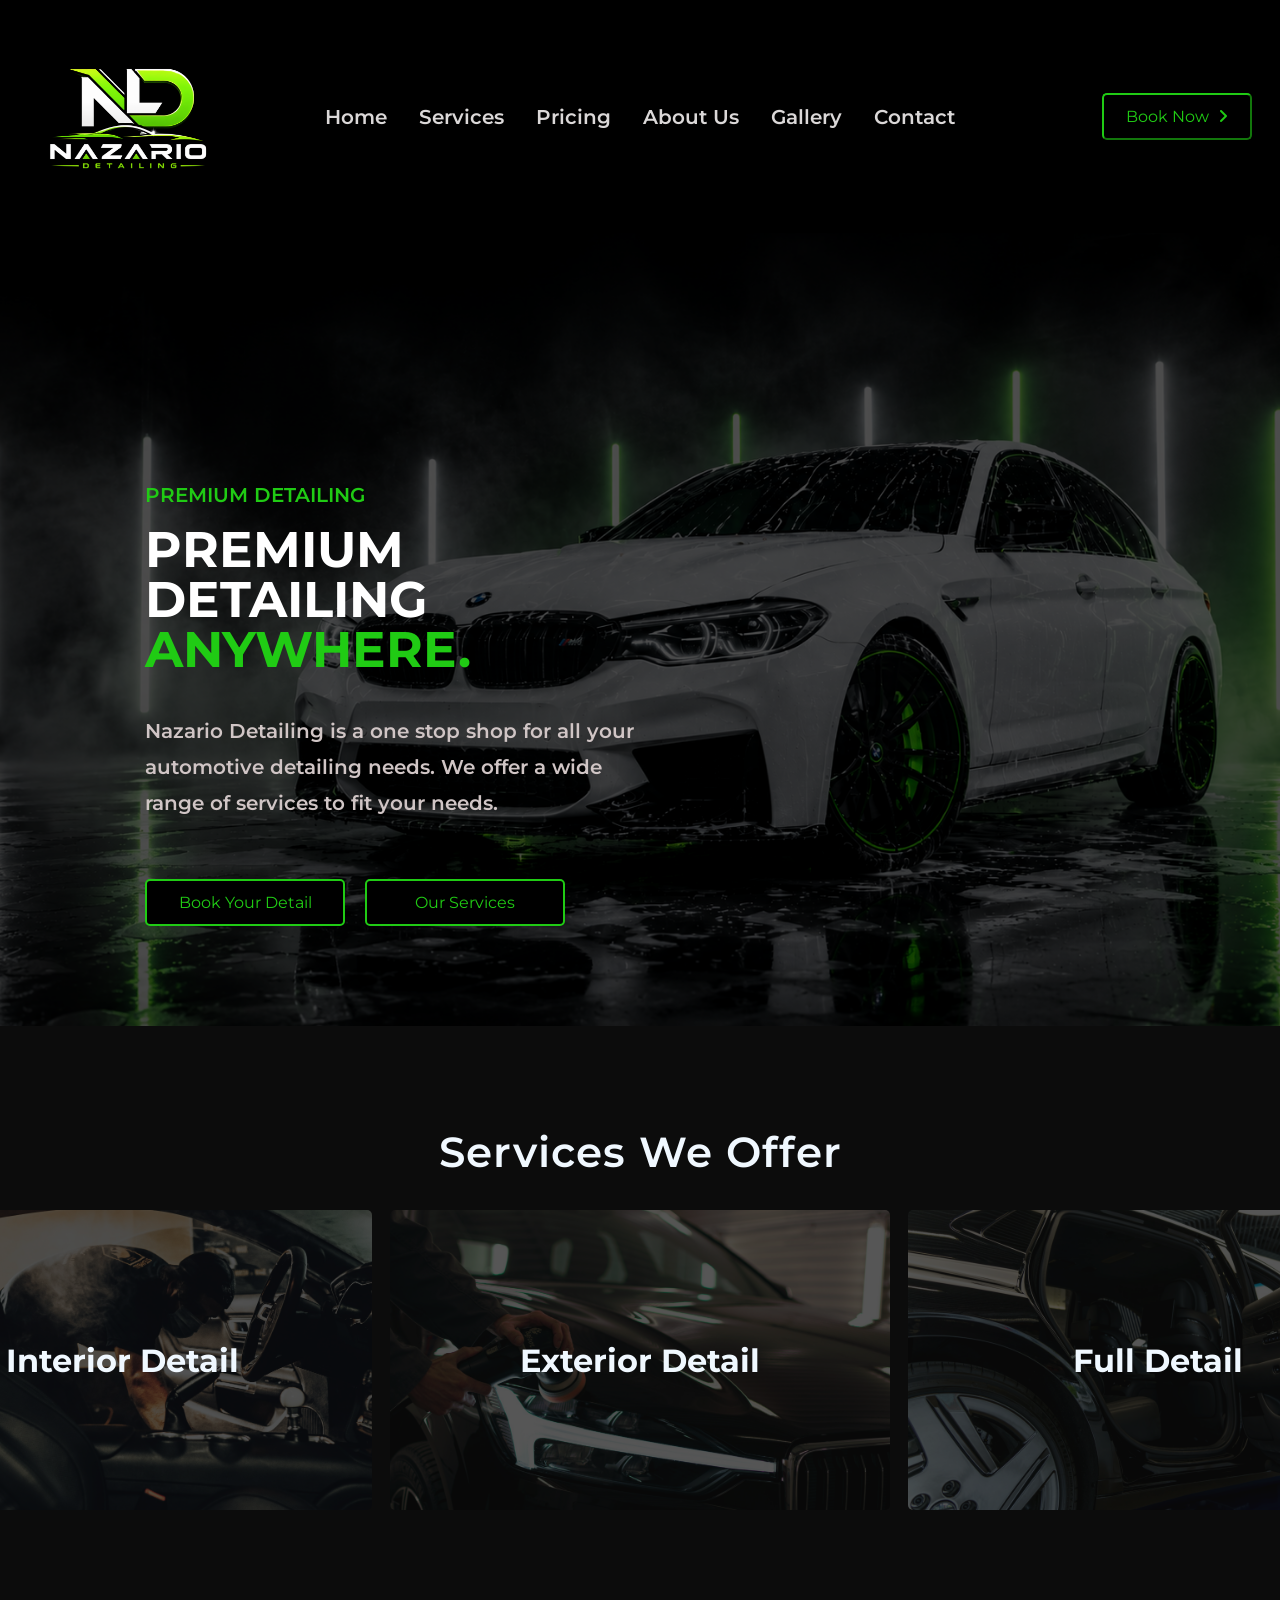
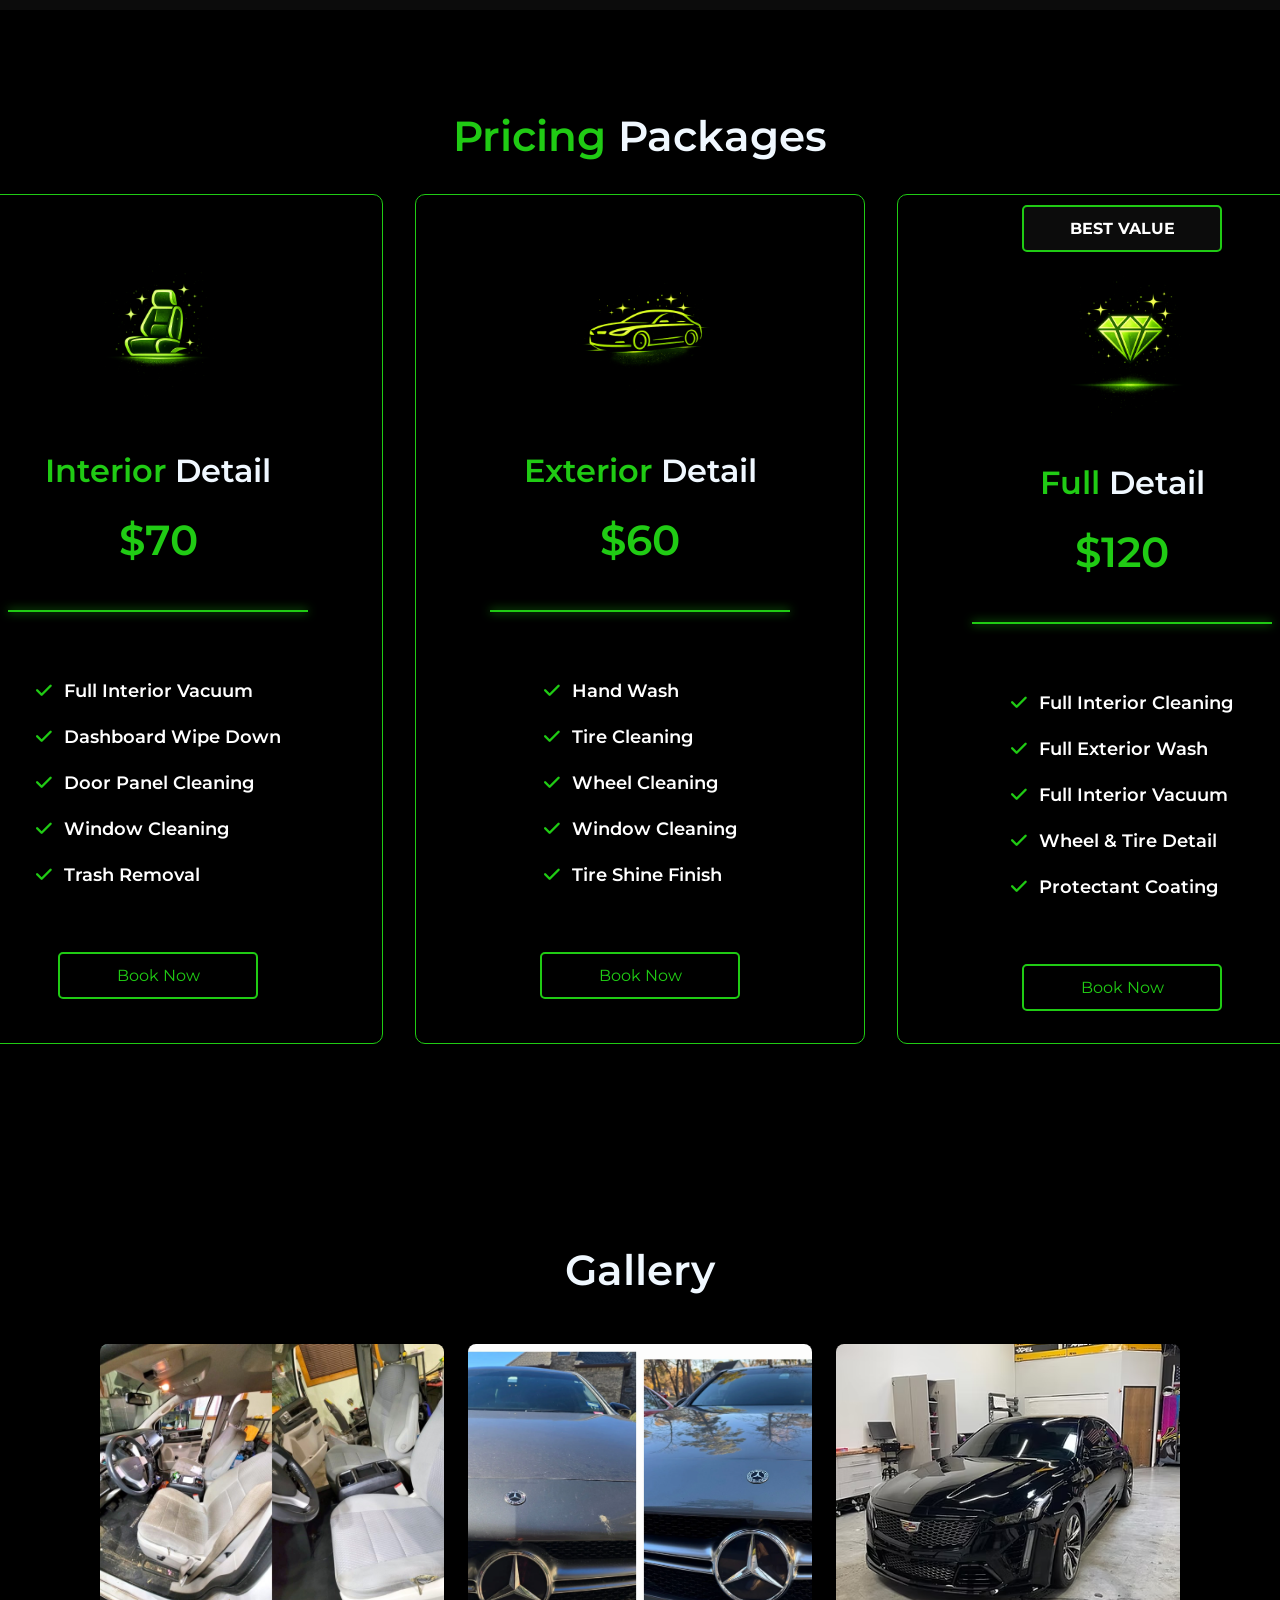
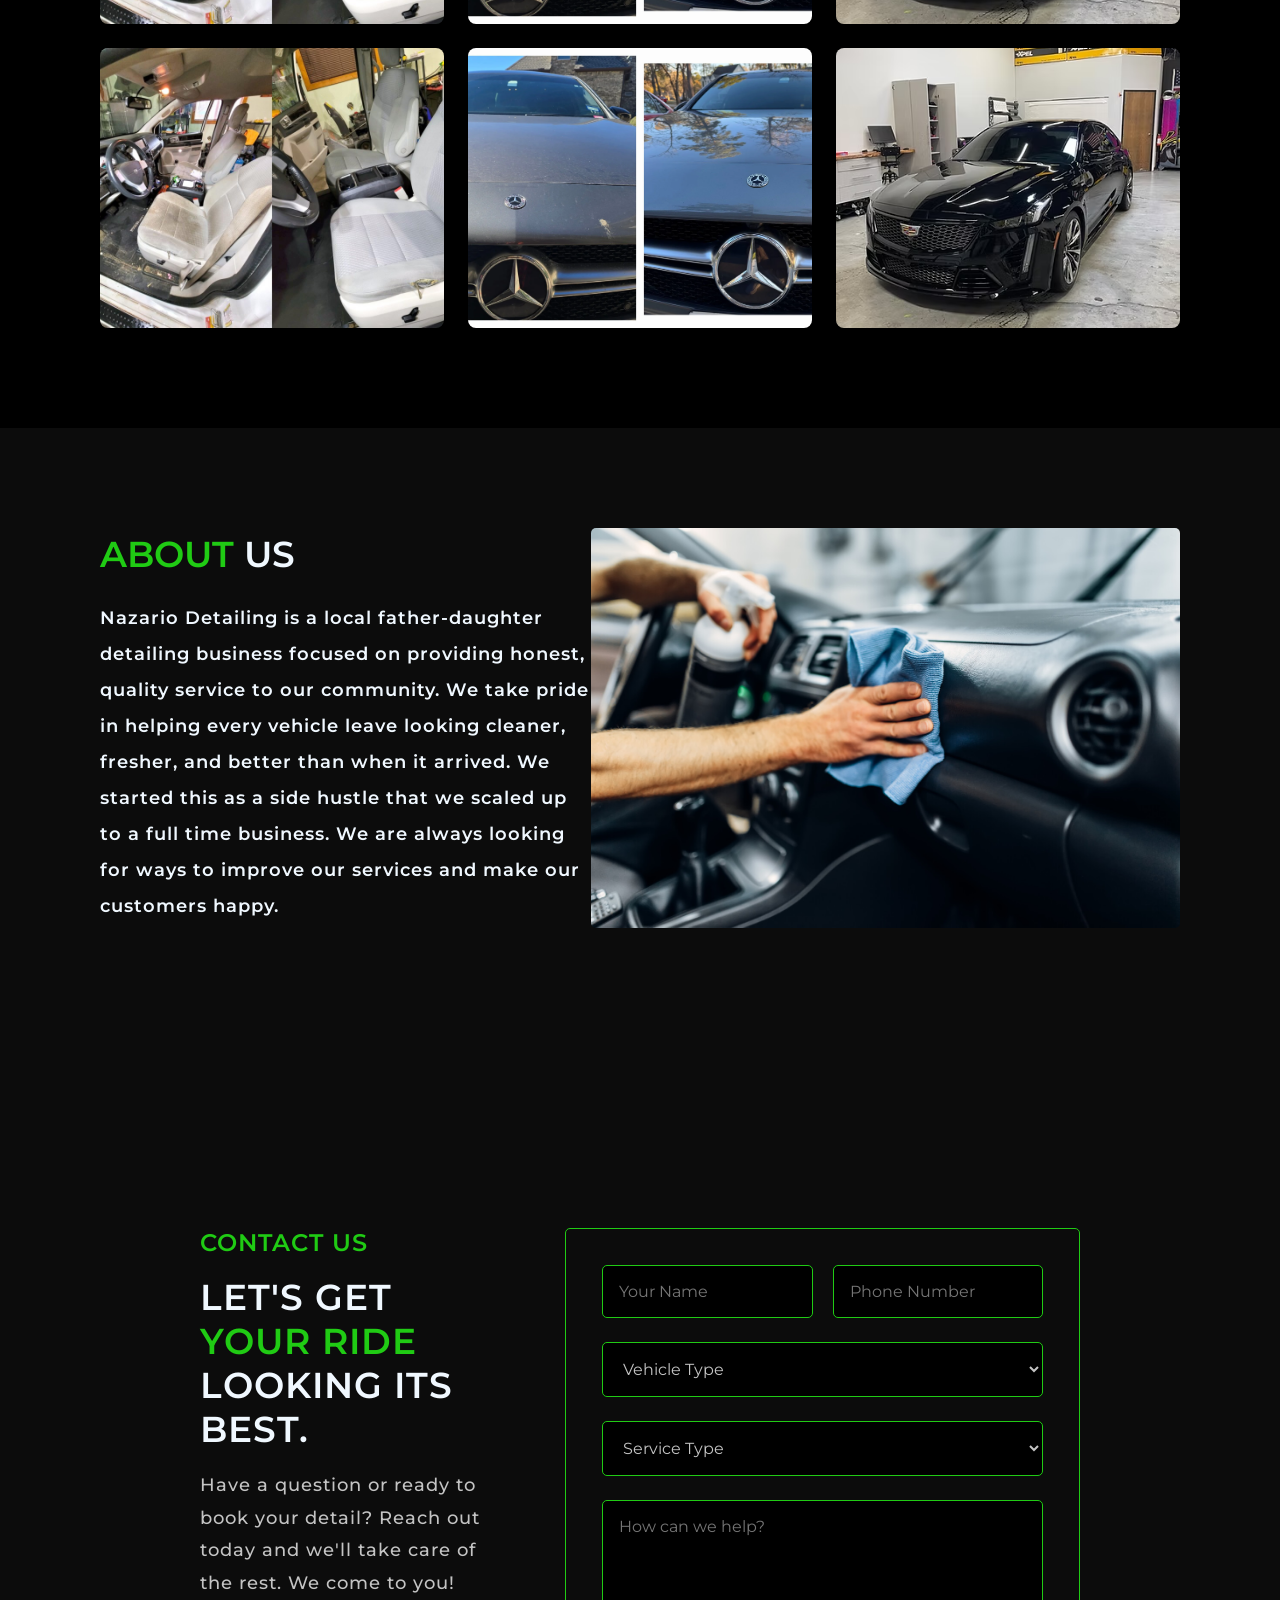
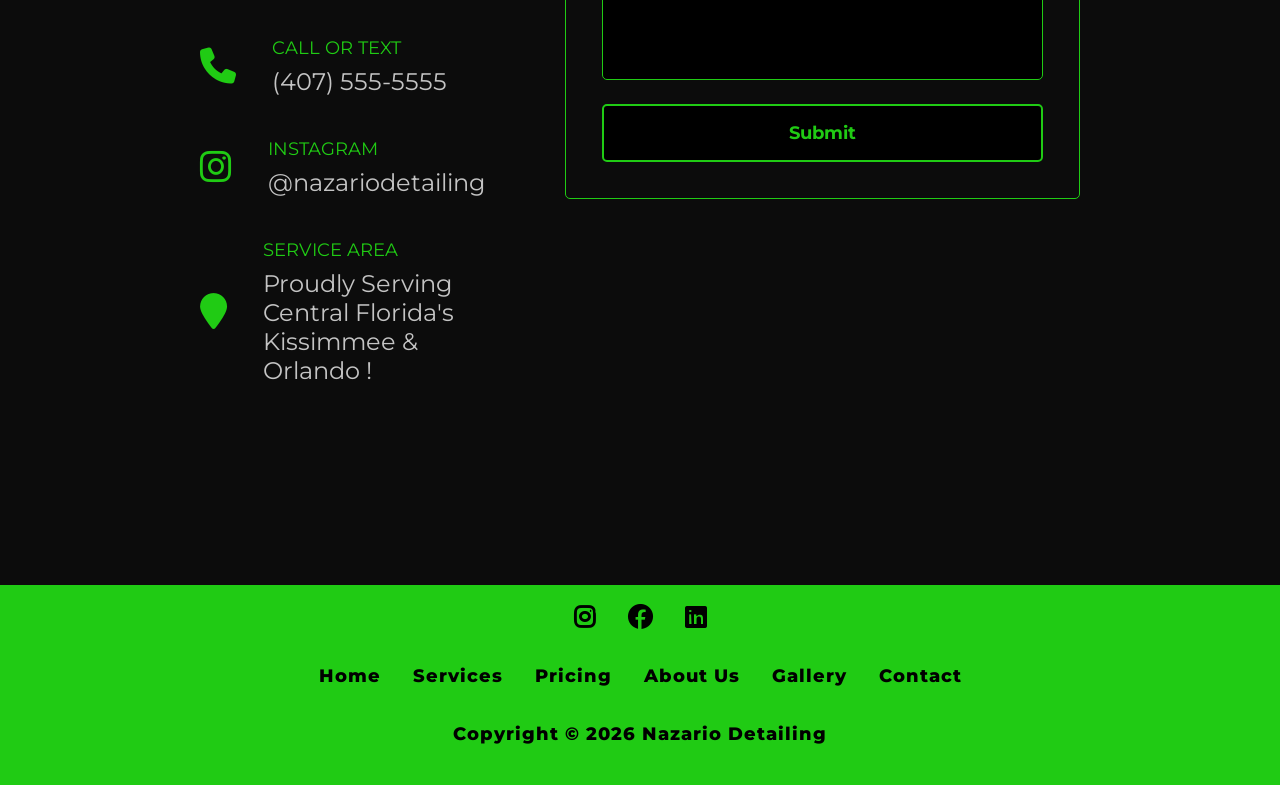
==== commit 02fff16d: "added footer" ====
--- a/index.html
+++ b/index.html
@@ -244,6 +244,39 @@
           </div>
         </div>
       </section>
+      <section id="gallery">
+        <div class="container">
+          <div class="row gallery__row">
+            <h2 class="gallery__title">Gallery</h2>
+
+            <div class="gallery__wrapper">
+              <div class="gallery__card">
+                <img src="assests/gal1.jpg" alt="" class="gallery__img" />
+              </div>
+
+              <div class="gallery__card">
+                <img src="assests/gal2.webp" alt="" class="gallery__img" />
+              </div>
+
+              <div class="gallery__card">
+                <img src="assests/gal3.avif" alt="" class="gallery__img" />
+              </div>
+
+              <div class="gallery__card">
+                <img src="assests/gal1.jpg" alt="" class="gallery__img" />
+              </div>
+
+              <div class="gallery__card">
+                <img src="assests/gal2.webp" alt="" class="gallery__img" />
+              </div>
+
+              <div class="gallery__card">
+                <img src="assests/gal3.avif" alt="" class="gallery__img" />
+              </div>
+            </div>
+          </div>
+        </div>
+      </section>
 
       <section id="about">
         <div class="container">
@@ -356,39 +389,31 @@
           </div>
         </div>
       </section>
-      <section id="gallery">
-        <div class="container">
-          <div class="row gallery__row">
-            <h2 class="gallery__title">Gallery</h2>
-
-            <div class="gallery__wrapper">
-              <div class="gallery__card">
-                <img src="assests/gal1.jpg" alt="" class="gallery__img" />
-              </div>
-
-              <div class="gallery__card">
-                <img src="assests/gal2.webp" alt="" class="gallery__img" />
-              </div>
-
-              <div class="gallery__card">
-                <img src="assests/gal3.avif" alt="" class="gallery__img" />
-              </div>
-
-              <div class="gallery__card">
-                <img src="assests/gal1.jpg" alt="" class="gallery__img" />
-              </div>
-
-              <div class="gallery__card">
-                <img src="assests/gal2.webp" alt="" class="gallery__img" />
-              </div>
-
-              <div class="gallery__card">
-                <img src="assests/gal3.avif" alt="" class="gallery__img" />
-              </div>
-            </div>
-          </div>
-        </div>
-      </section>
+      
     </main>
+    <footer>
+      <div class="footer__container">
+
+         <div class="footer__social">
+          <i class="fa-brands fa-instagram"></i>
+          <i class="fa-brands fa-facebook"></i>
+          <i class="fa-brands fa-linkedin"></i>
+        </div>
+
+        <div class="footer__links">
+          <a href="#home" class="footer__link">Home</a>
+          <a href="#services" class="footer__link">Services</a>
+          <a href="#pricing" class="footer__link">Pricing</a>
+          <a href="#about" class="footer__link">About Us</a>
+          <a href="#gallery" class="footer__link">Gallery</a>
+          <a href="#contact" class="footer__link">Contact</a>
+        </div>
+
+       <div class="footer__text">
+        <p class="footer__para">Copyright &copy; 2026 Nazario Detailing</p>
+       </div>
+      </div>
+      </nav>
+    </footer>
   </body>
 </html>
--- a/style.css
+++ b/style.css
@@ -401,6 +401,42 @@
   font-weight: 700;
   box-shadow: #20cb14 0px 0px 10px 0px;
 }
+
+
+/* Gallery */
+
+.gallery__row {
+  flex-direction: column;
+  gap: 48px;
+}
+.gallery__title {
+  font-size: 42px;
+  font-weight: 600;
+ 
+}
+.gallery__wrapper {
+  width: 100%;
+  display: flex;
+  flex-wrap: wrap;
+  gap: 24px;
+}
+
+.gallery__card {
+  width: calc((100% - 48px) / 3);
+  height: 280px;
+  overflow: hidden;
+  border-radius: 8px;
+}
+
+.gallery__img {
+  width: 100%;
+  height: 100%;
+  object-fit: cover;
+}
+
+
+/* About */
+
 #about, #contact {
   background-color: #0c0c0c;
 }
@@ -452,7 +488,11 @@
   border-radius: 5px;
 }
 
+
+
 /* Contact */
+
+
 .contact__container {
   padding: 200px;
 }
@@ -614,39 +654,53 @@
   color: black;
 }
 
-/* Gallery */
-
-.gallery__row {
-  flex-direction: column;
-  gap: 48px;
-}
-.gallery__title {
-  font-size: 42px;
-  font-weight: 600;
- 
-}
-.gallery__wrapper {
-  width: 100%;
-  display: flex;
-  flex-wrap: wrap;
-  gap: 24px;
-}
-
-.gallery__card {
-  width: calc((100% - 48px) / 3);
-  height: 280px;
-  overflow: hidden;
-  border-radius: 8px;
-}
-
-.gallery__img {
-  width: 100%;
-  height: 100%;
-  object-fit: cover;
-}
-
-
-
+
+
+/* Footer */
+
+
+.footer__container {
+  display: flex;
+  flex-direction: column;
+  gap: 36px;
+  background-color: #20cb14;
+  padding: 20px;
+  text-align: center;
+  font-size: 18px;
+  font-weight: 600;
+  letter-spacing: 1px;
+  height: 200px;
+}
+.footer__social {
+  display: flex;
+  justify-content: center;
+  gap: 32px;
+}
+.footer__social i {
+  font-size: 24px;
+  cursor: pointer;
+  color: black;
+  font-weight: 800;
+}
+
+
+.footer__links {
+  display: flex;
+  gap: 32px;
+  justify-content: center;
+}
+
+.footer__link {
+  color: black;
+  font-weight: 800;
+  cursor: pointer;
+}
+
+.footer__text {
+  color: black;
+  font-weight: 800;
+  cursor: pointer;
+}
 
 /* =========================
    RESPONSIVE
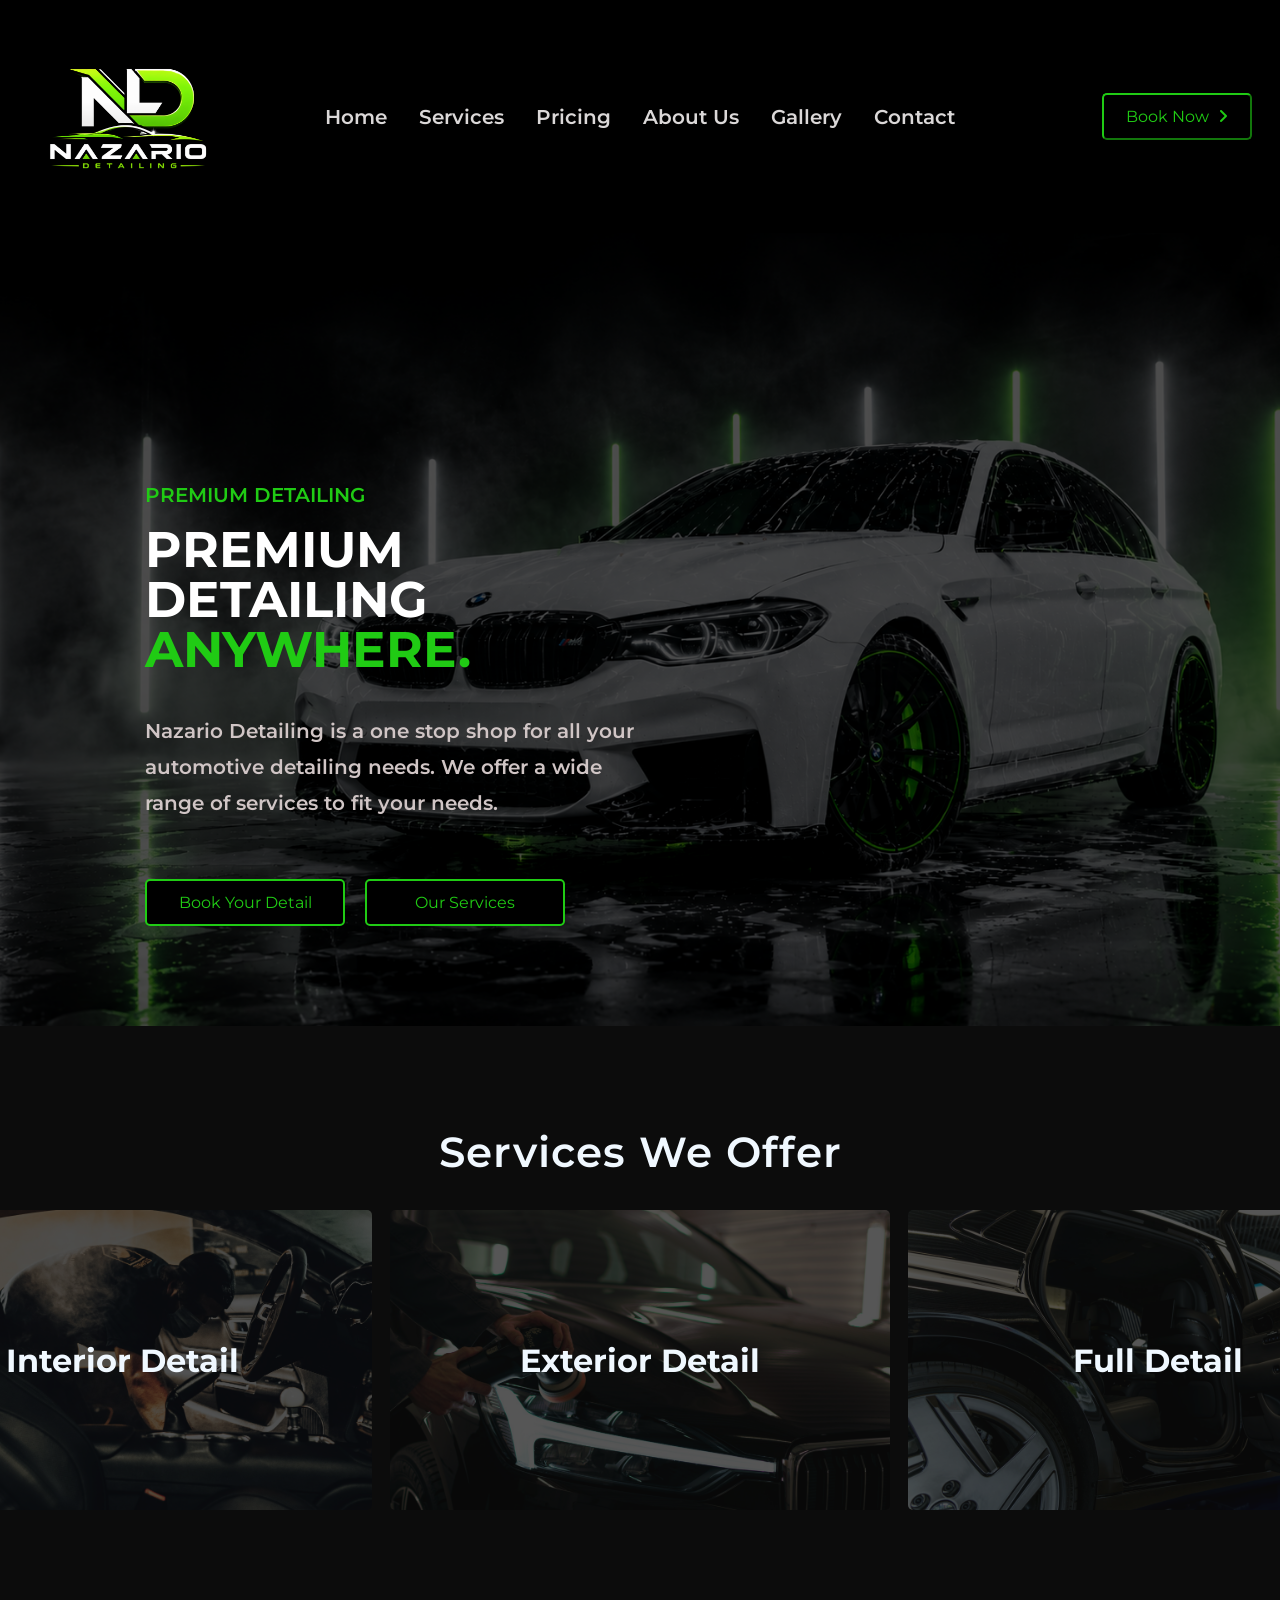
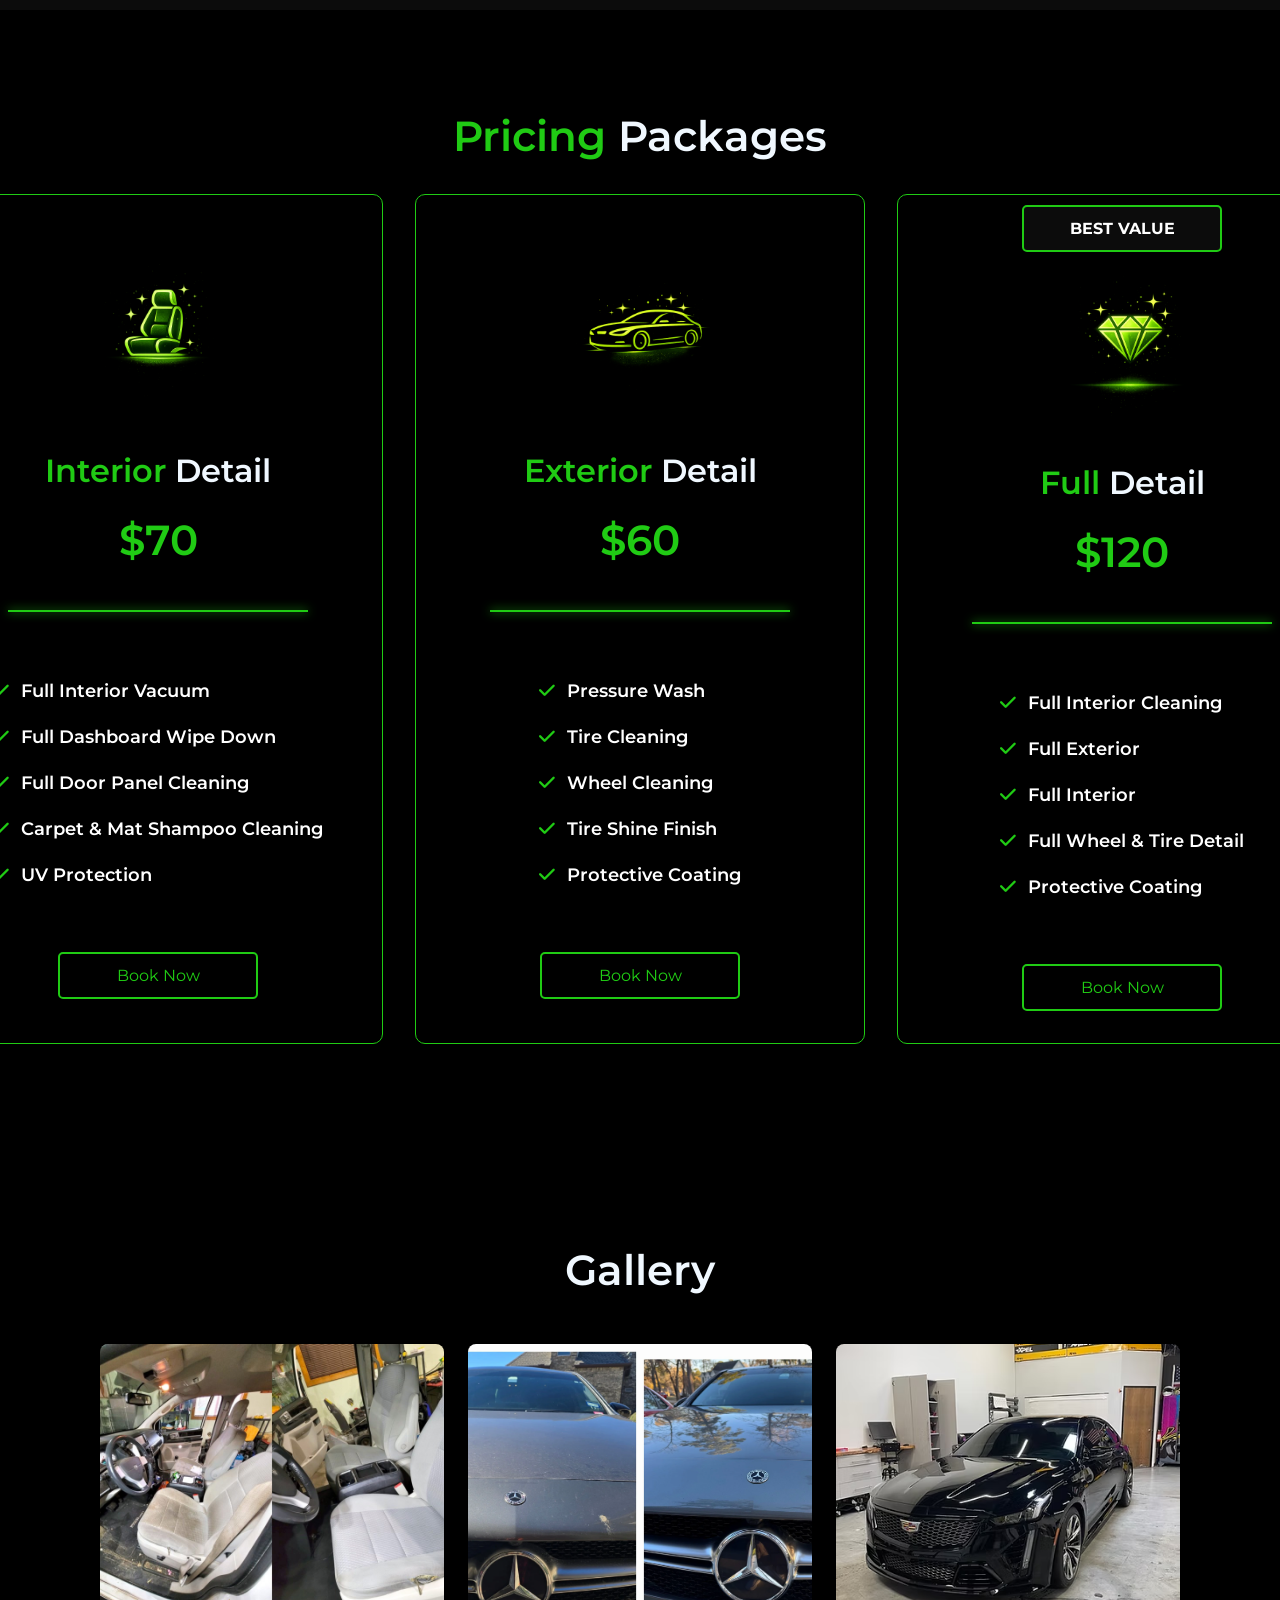
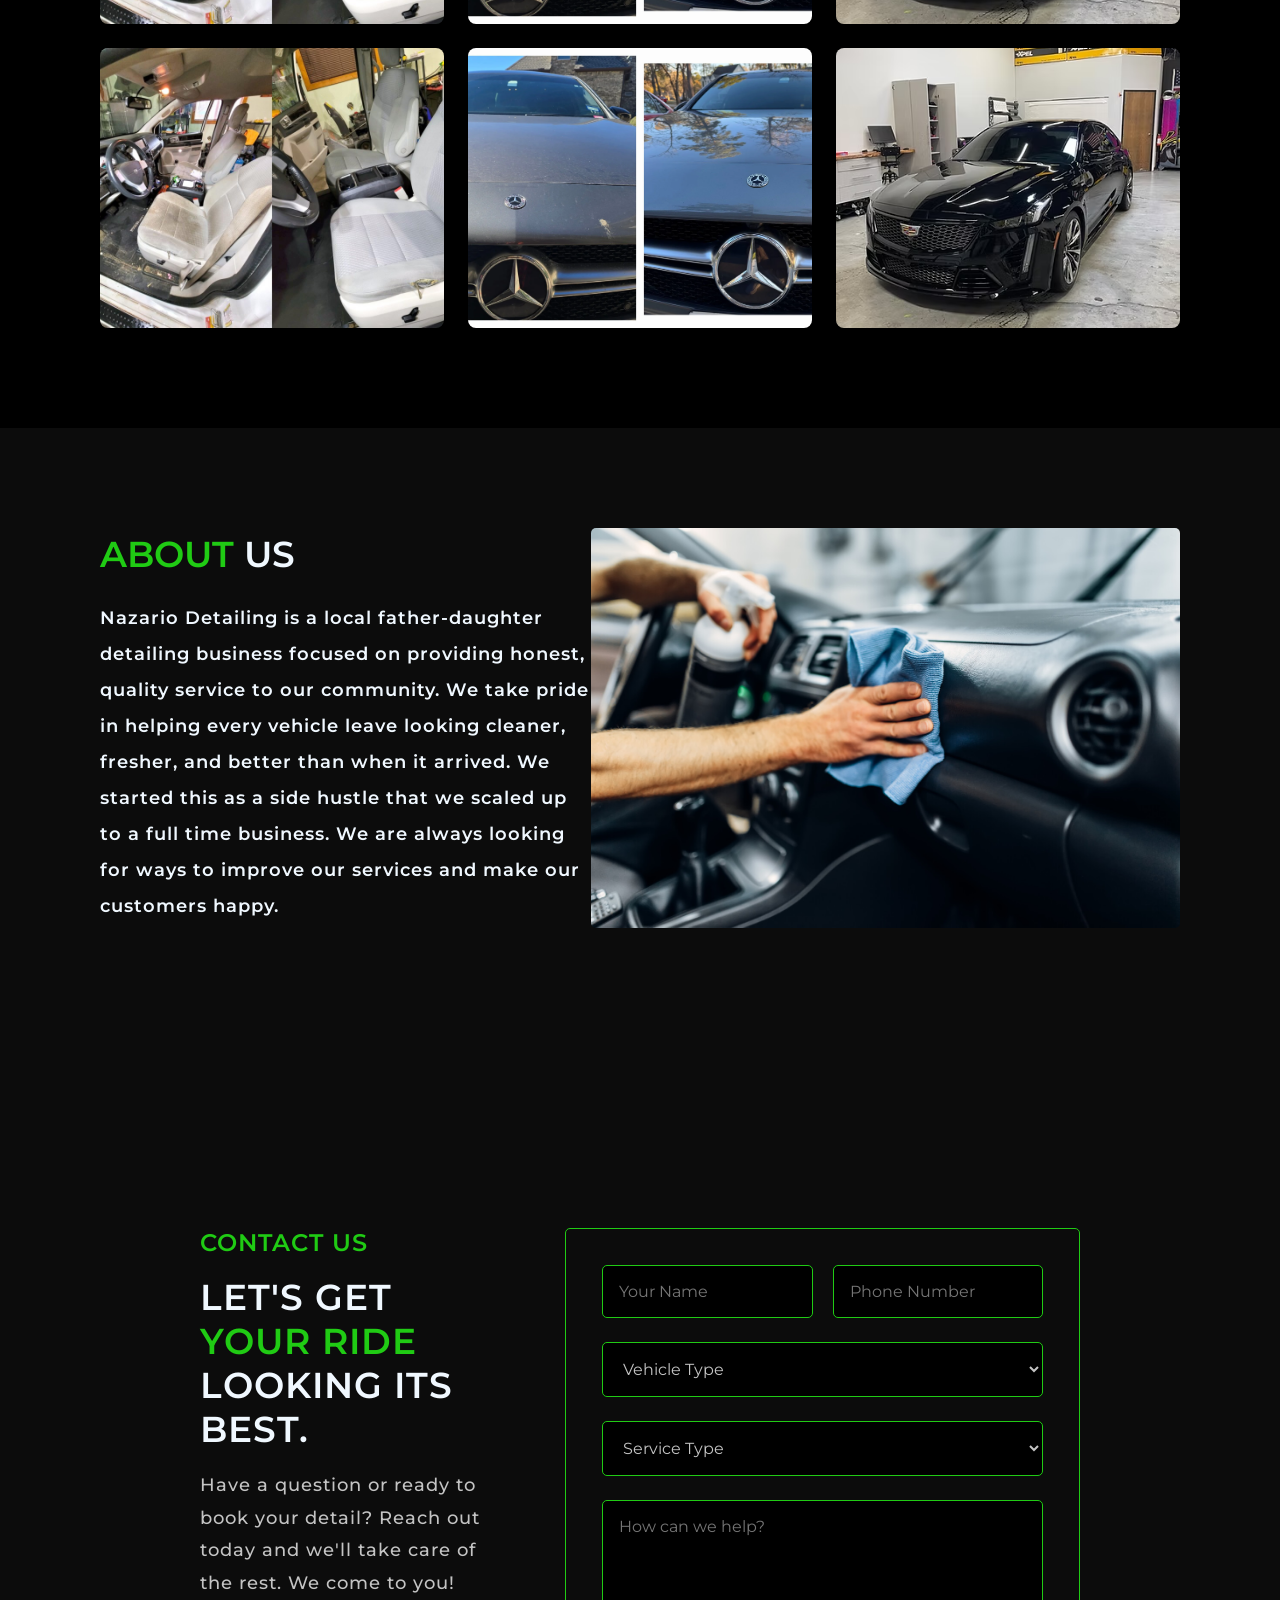
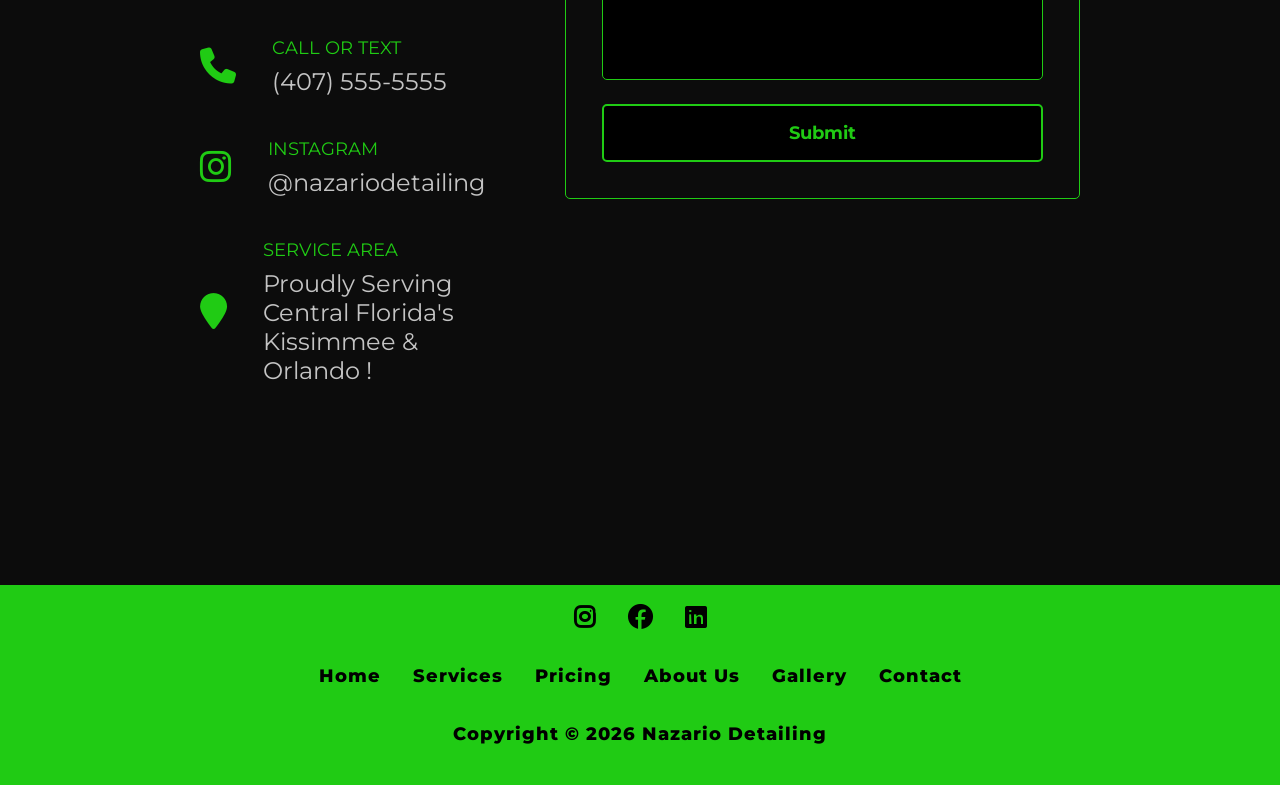
==== commit 45e7ff59: "md" ====
--- a/index.html
+++ b/index.html
@@ -14,6 +14,7 @@
       href="https://fonts.googleapis.com/css2?family=Montserrat:wght@400;500;700;800&display=swap"
       rel="stylesheet"
     />
+    <script src="app.js"></script>
 
     <title>Document</title>
   </head>
@@ -31,11 +32,33 @@
           <a href="#gallery" class="nav__link">Gallery</a>
           <a href="#contact" class="nav__link">Contact</a>
         </div>
-
         <button class="nav__btn">
           Book Now
           <span class="arrow"><i class="fa-solid fa-angle-right"></i></span>
         </button>
+            </div>
+        
+      </div>
+      
+      <nav class="menu">
+        <button class="nav__menu" onclick="openMenu()">
+          <i class="fa-solid fa-bars"></i>
+        </button>
+        <button class="menu__close" onclick="closeMenu()">
+        <i class="fa-solid fa-x"></i>
+      </button>
+      <div class="menu__links">
+        <a href="" class="menu__link" onclick="openMenu()">Home</a>
+        <a href="" class="menu__link"onclick="openMenu()">Services</a>
+        <a href="" class="menu__link"onclick="openMenu()">Pricing</a>
+        <a href="" class="menu__link"onclick="openMenu()">About Us</a>
+        <a href="" class="menu__link"onclick="openMenu()">Gallery</a>
+        <a href="" class="menu__link"onclick="openMenu()">Contact</a>
+      </div>
+      
+      </nav>
+
+        
       </div>
     </nav>
 
@@ -129,22 +152,22 @@
 
                     <li>
                       <i class="fa-solid fa-check"></i>
-                      Dashboard Wipe Down
-                    </li>
-
-                    <li>
-                      <i class="fa-solid fa-check"></i>
-                      Door Panel Cleaning
-                    </li>
-
-                    <li>
-                      <i class="fa-solid fa-check"></i>
-                      Window Cleaning
-                    </li>
-
-                    <li>
-                      <i class="fa-solid fa-check"></i>
-                      Trash Removal
+                      Full Dashboard Wipe Down
+                    </li>
+
+                    <li>
+                      <i class="fa-solid fa-check"></i>
+                     Full Door Panel Cleaning
+                    </li>
+
+                    <li>
+                      <i class="fa-solid fa-check"></i>
+                      Carpet & Mat Shampoo Cleaning 
+                    </li>
+
+                    <li>
+                      <i class="fa-solid fa-check"></i>
+                      UV Protection 
                     </li>
                   </ul>
 
@@ -167,7 +190,7 @@
                   <ul class="pricing__features">
                     <li>
                       <i class="fa-solid fa-check"></i>
-                      Hand Wash
+                      Pressure Wash 
                     </li>
 
                     <li>
@@ -182,12 +205,12 @@
 
                     <li>
                       <i class="fa-solid fa-check"></i>
-                      Window Cleaning
-                    </li>
-
-                    <li>
-                      <i class="fa-solid fa-check"></i>
                       Tire Shine Finish
+                    </li>
+
+                    <li>
+                      <i class="fa-solid fa-check"></i>
+                     Protective Coating
                     </li>
                   </ul>
 
@@ -218,22 +241,22 @@
 
                     <li>
                       <i class="fa-solid fa-check"></i>
-                      Full Exterior Wash
-                    </li>
-
-                    <li>
-                      <i class="fa-solid fa-check"></i>
-                      Full Interior Vacuum
-                    </li>
-
-                    <li>
-                      <i class="fa-solid fa-check"></i>
-                      Wheel & Tire Detail
-                    </li>
-
-                    <li>
-                      <i class="fa-solid fa-check"></i>
-                      Protectant Coating
+                      Full Exterior 
+                    </li>
+
+                    <li>
+                      <i class="fa-solid fa-check"></i>
+                      Full Interior 
+                    </li>
+
+                    <li>
+                      <i class="fa-solid fa-check"></i>
+                      Full Wheel & Tire Detail
+                    </li>
+
+                    <li>
+                      <i class="fa-solid fa-check"></i>
+                      Protective Coating
                     </li>
                   </ul>
 
--- a/style.css
+++ b/style.css
@@ -29,7 +29,9 @@
 .container {
   padding: 100px;
 }
-
+.menu__links {
+  display: none;
+}
 .row {
   max-width: 1280px;
   display: flex;
@@ -702,6 +704,11 @@
   cursor: pointer;
 }
 
+.menu__close,
+.nav__menu {
+  display: none;
+}
+
 /* =========================
    RESPONSIVE
 ========================= */
@@ -709,257 +716,144 @@
    RESPONSIVE
 ========================= */
 
-@media (max-width: 1200px) {
-  .container,
-  .contact__container {
-    padding: 80px 40px;
-  }
-
-  .nav__links {
-    gap: 20px;
-  }
-
-  .nav__link {
-    font-size: 16px;
-  }
-
-  .service__lists,
-  .pricing__cards {
-    flex-wrap: wrap;
-    justify-content: center;
-  }
-
-  .service__img__wrap {
-    width: 100%;
-    max-width: 420px;
-  }
-
-  .pricing__card {
-    width: calc((100% - 32px) / 2);
-  }
-
-  .about__row,
-  .contact__row {
-    gap: 60px;
-  }
-}
-
-@media (max-width: 900px) {
-  .container,
-  .contact__container {
-    padding: 70px 28px;
-  }
-
-  .nav__container {
-    padding: 32px 24px;
-  }
-
-  .nav__logo {
-    width: 140px;
-  }
-
-  .nav__links,
-  .nav__btn {
-    display: none;
-  }
-
-  header {
-    min-height: 75vh;
-  }
-
+/* media query */
+
+
+
+@media (max-width: 1024px) {
   .header__bg {
     object-position: 65% center;
-  }
-
-  .header__row {
-    margin-left: 0;
-    margin-top: 80px;
-    justify-content: flex-start;
-  }
-
-  .header__title {
-    font-size: 42px;
-  }
-
-  .header__para {
-    font-size: 18px;
-    max-width: 460px;
-  }
-
-  .service__lists,
-  .pricing__cards {
-    flex-direction: column;
-    align-items: center;
-  }
-
-  .service__card,
-  .service__img__wrap {
-    width: 100%;
-    max-width: 600px;
-  }
-
-  .pricing__card {
-    width: 100%;
-    max-width: 500px;
-    min-height: 780px;
-  }
-
-  .about__row,
-  .contact__row {
-    flex-direction: column;
-    align-items: flex-start;
-  }
-
-  .about__text,
-  .contact__text,
-  .contact__right {
-    width: 100%;
-    max-width: 100%;
-  }
-
-  .about__wrapper {
-    width: 100%;
-    height: 360px;
-  }
-
-  .gallery__card {
-    width: calc((100% - 24px) / 2);
-  }
-}
-
-@media (max-width: 600px) {
-  .container,
-  .contact__container {
-    padding: 60px 20px;
-  }
-
-  .nav__container {
-    padding: 24px 20px;
-  }
-
-  .nav__logo {
-    width: 120px;
-  }
-
-  header {
-    min-height: 70vh;
-  }
-
-  .header__bg {
-    object-position: 68% center;
-  }
-
-  .header__row {
-    margin-top: 60px;
-  }
-
+  } 
   .header__subtitle {
     font-size: 14px;
   }
 
   .header__title {
-    font-size: 34px;
-    max-width: 360px;
+    font-size: 32px;
+    max-width: 300px;
   }
 
   .header__para {
-    font-size: 15px;
-    line-height: 1.6;
-    max-width: 360px;
-  }
-
-  .header__btn__wrap {
+    font-size: 16px;
+  }
+
+  .header__btn {
+    font-size: 14px;
+    max-width: 200px;
+  }  
+
+  .nav__menu {
+    display: block;
+  }
+
+  
+  /* services */
+  
+  .service__title {
+    font-size: 24px;
+  }
+
+  .service__lists {
+    display: flex;
     flex-direction: column;
-    align-items: flex-start;
-  }
-
-  .header__btn {
-    width: 100%;
-    max-width: 260px;
-  }
-
-  .service__title,
-  .pricing__title,
-  .gallery__title {
-    font-size: 32px;
-    text-align: center;
-  }
-
-  .service__img__wrap {
-    height: 240px;
+    gap: 24px;
   }
 
   .service__list__title {
-    font-size: 26px;
-    text-align: center;
-  }
-
-  .pricing__card {
-    min-height: 720px;
-    padding: 24px;
-  }
-
-  .price__logo {
-    width: 220px;
-  }
-
-  .pricing__divider {
-    width: 100%;
-    max-width: 260px;
-  }
-
-  .pricing__card__title,
+    font-size: 24px;
+  }
+
+  /* pricing */
+
+
+  .pricing__cards {
+    display: flex;
+    flex-direction: column;
+  }
+
+  .pricing__title {
+    font-size: 24px;
+  }
+
+  .price__logo{
+   width: 200px;
+  }
+
+  .pricing__card__title {
+    font-size: 24px;
+  }
+
   .pricing__card__price {
     font-size: 32px;
   }
 
-  .pricing__features {
-    font-size: 15px;
-  }
-
-  .about__title,
-  .contact__title {
-    font-size: 30px;
-  }
-
-  .about__para,
-  .contact__para {
-    font-size: 16px;
-    line-height: 1.7;
-  }
-
-  .about__wrapper {
-    height: 280px;
-  }
-
-  .contact__item {
-    gap: 20px;
-  }
-
-  .contact__item i {
-    font-size: 28px;
-  }
-
-  .contact__phone__media {
-    font-size: 18px;
-  }
-
-  .contact__form {
-    padding: 24px;
-  }
-
-  .contact__form__row {
-    flex-direction: column;
-  }
-
-  .form__text__box {
-    width: 100%;
-  }
-
+  .pricing__card {
+    width: 400px;
+  
+  }
+
+  /* gallery */
+
+  .gallery__wrapper {
+    padding-left: 32px;
+  }
   .gallery__card {
     width: 100%;
     height: 260px;
   }
+  .gallery__card {
+    width: calc((100% - 24px) / 2);
+  }
+
+  /* about  */
+
+  .about__row {
+    display: flex;
+    flex-direction: column;
+    gap: 24px;
+  }
+  .about__title {
+    font-size: 24px;
+  }
+  .about__para {
+    font-size: 16px;
+  }
+
+  .about__img {
+    width: 100%;
+    max-width: 500px;
+  }
+
+  /* contact */
+
+  .contact__row {
+    display: flex;
+    flex-direction: column;
+    align-items: center;
+  }
+ .contact__subtitle {
+  font-size: 16px;
+ }
+
+ .contact__title {
+  font-size: 24px;
+ }
+
+ .contact__para {
+  font-size: 16px;
+ }
+
+ .contact__item i {
+  font-size: 24px;
+ }
+
+ .contact__phone__title {
+  font-size: 16px;
+ }
+
+ .contact__phone__media {
+  font-size: 16px;
+ }
 }
 
 /* practice media query */
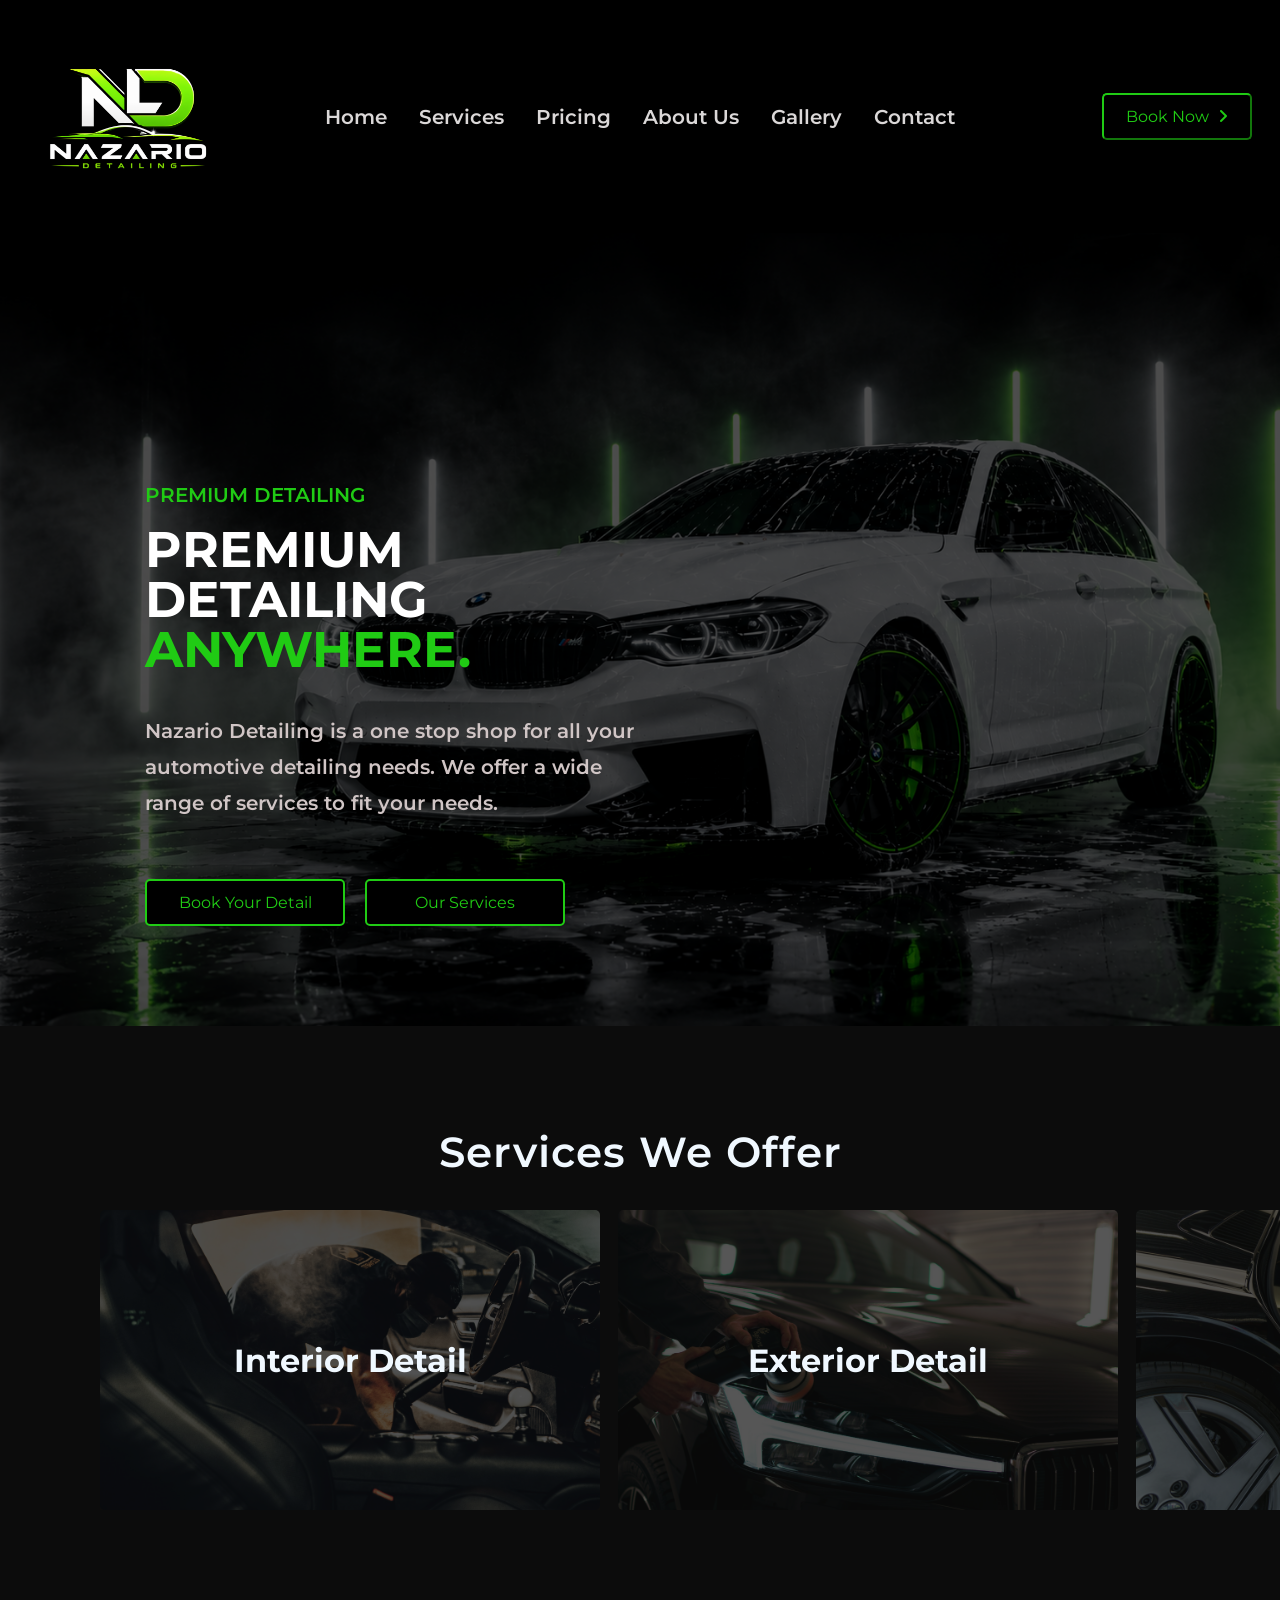
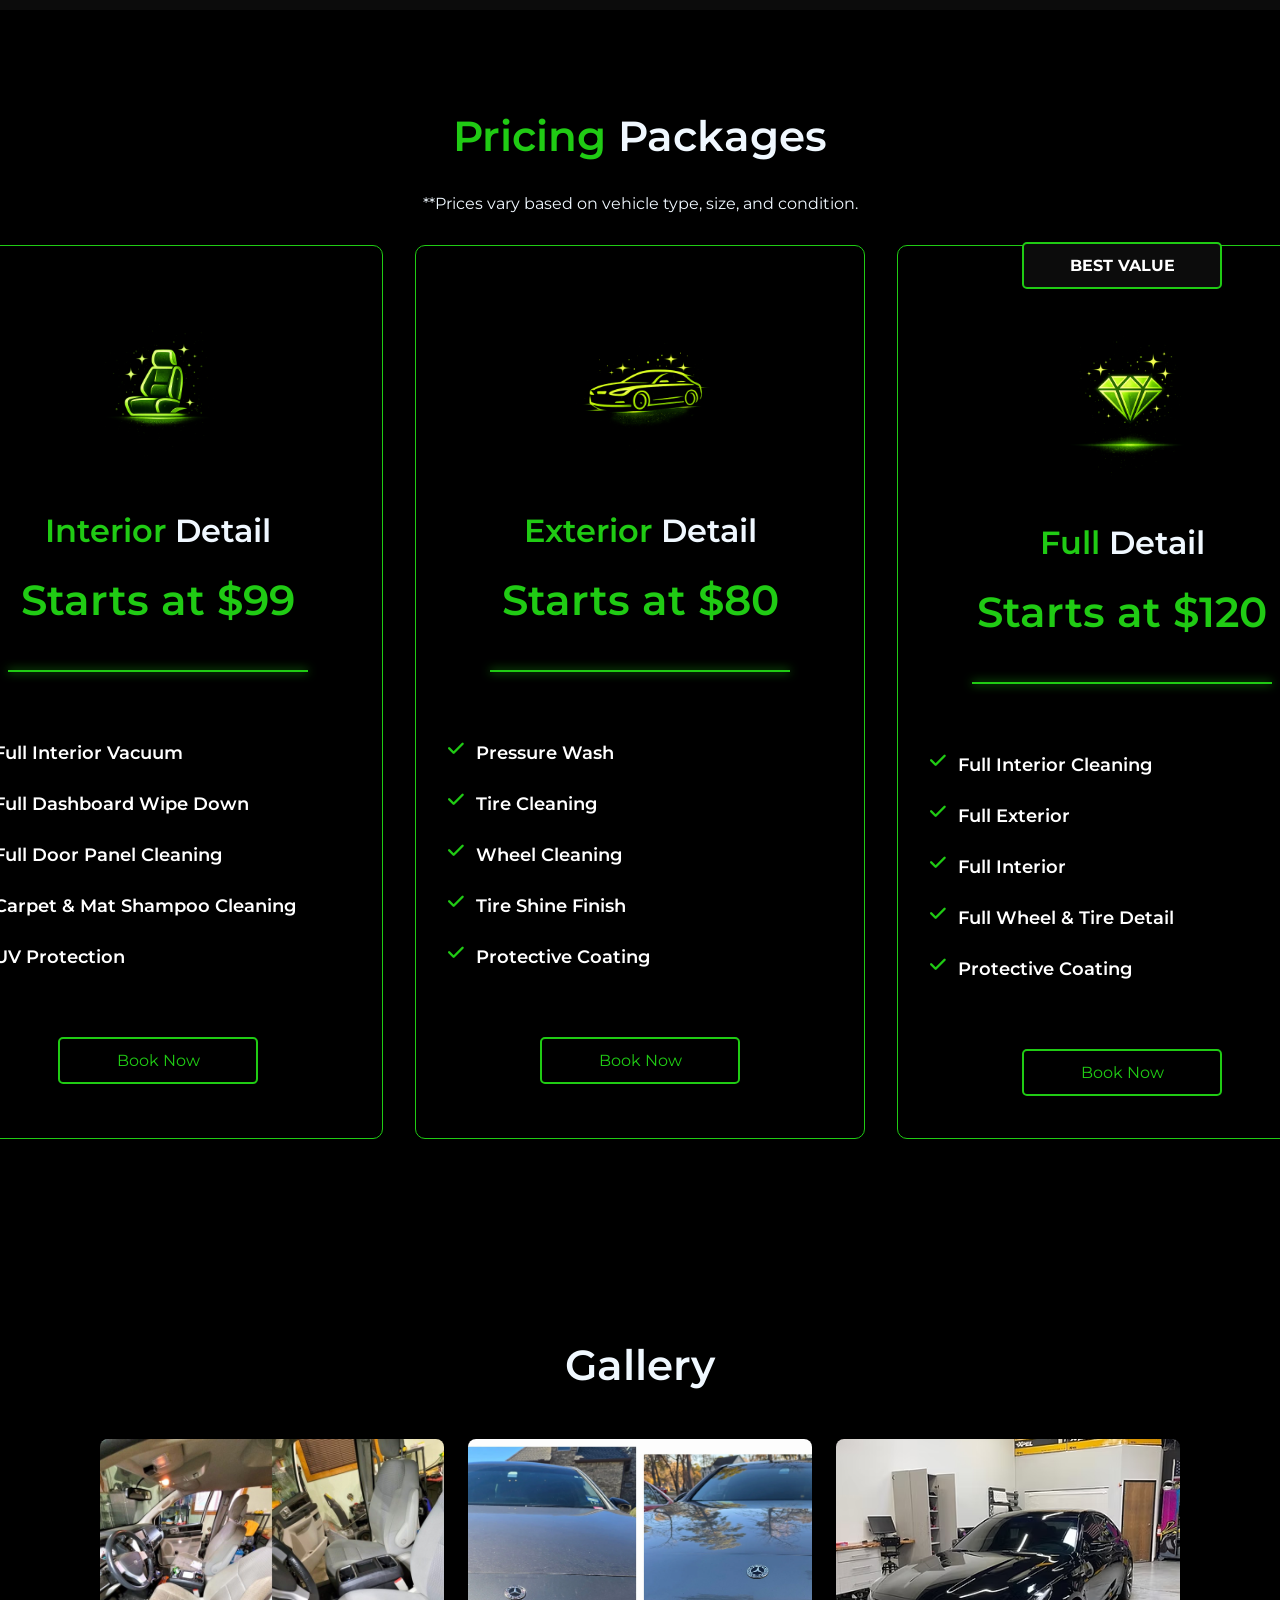
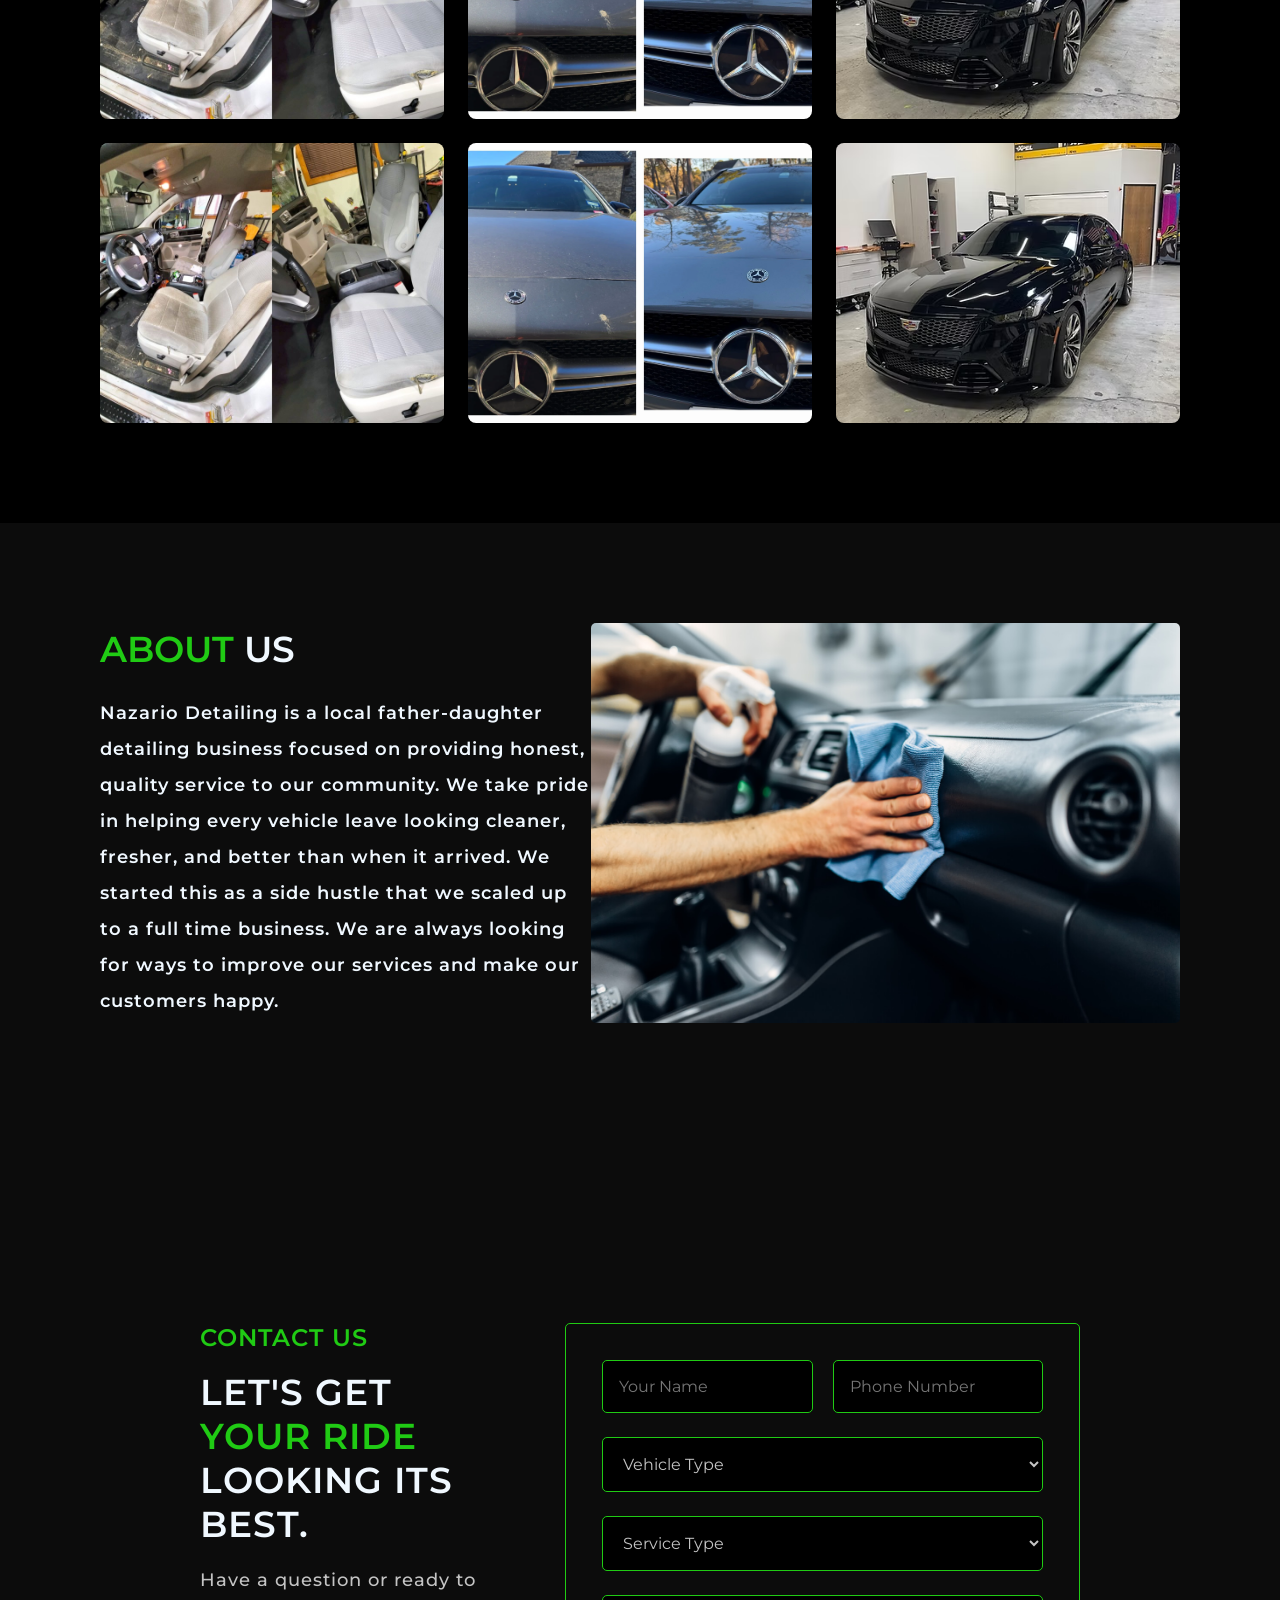
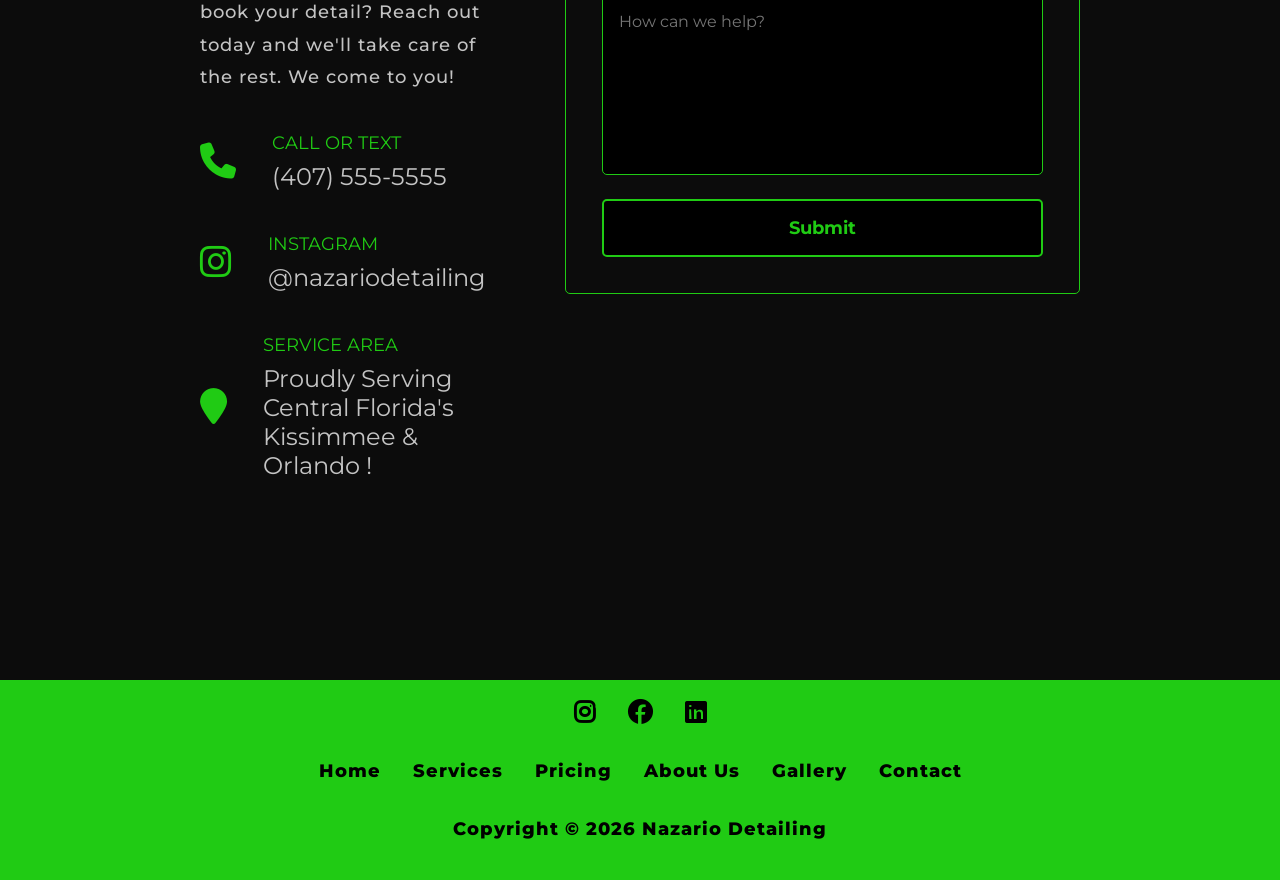
==== commit b9ac0ced: "md update" ====
--- a/index.html
+++ b/index.html
@@ -37,8 +37,9 @@
           <span class="arrow"><i class="fa-solid fa-angle-right"></i></span>
         </button>
             </div>
+    </nav>
         
-      </div>
+     
       
       <nav class="menu">
         <button class="nav__menu" onclick="openMenu()">
@@ -60,7 +61,7 @@
 
         
       </div>
-    </nav>
+    
 
     <header id="home">
       <div class="container">
@@ -127,6 +128,9 @@
               <h2 class="pricing__title">
                 <span class="pricing__span">Pricing</span> Packages
               </h2>
+              <p class="pricing__para">
+                 **Prices vary based on vehicle type, size, and condition.
+              </p>
               <!-- 4 cards
  Interior Detail
 Exterior Detail
@@ -140,7 +144,7 @@
                   <p class="pricing__card__title">
                     <span class="pricing__title__span">Interior</span> Detail
                   </p>
-                  <span class="pricing__card__price">$70</span>
+                  <span class="pricing__card__price">Starts at $99</span>
 
                   <div class="pricing__divider"></div>
 
@@ -183,7 +187,7 @@
                     <span class="pricing__title__span">Exterior</span> Detail
                   </p>
 
-                  <span class="pricing__card__price">$60</span>
+                  <span class="pricing__card__price">Starts at $80</span>
 
                   <div class="pricing__divider"></div>
 
@@ -229,7 +233,7 @@
                     <span class="pricing__title__span">Full</span> Detail
                   </p>
 
-                  <span class="pricing__card__price">$120</span>
+                  <span class="pricing__card__price">Starts at $120</span>
 
                   <div class="pricing__divider"></div>
 
--- a/style.css
+++ b/style.css
@@ -6,9 +6,11 @@
   box-sizing: border-box;
   font-family: "Montserrat", sans-serif;
 }
+
 html {
   scroll-behavior: smooth;
 }
+
 body {
   background-color: rgb(0, 0, 0);
   color: aliceblue;
@@ -18,6 +20,7 @@
   text-decoration: none;
   color: #dbd8d8;
 }
+
 button {
   cursor: pointer;
 }
@@ -29,9 +32,11 @@
 .container {
   padding: 100px;
 }
+
 .menu__links {
   display: none;
 }
+
 .row {
   max-width: 1280px;
   display: flex;
@@ -45,7 +50,6 @@
   max-width: 1480px;
   margin: 0 auto;
   padding: 50px 28px;
-
   display: flex;
   justify-content: space-between;
   align-items: center;
@@ -61,6 +65,7 @@
   width: 200px;
   cursor: pointer;
 }
+
 .nav__links {
   display: flex;
   margin: 0 auto;
@@ -107,7 +112,9 @@
   justify-content: center;
   align-items: center;
 }
+
 /* Header */
+
 header {
   position: relative;
   min-height: 80vh;
@@ -117,15 +124,11 @@
 
 .header__bg {
   position: absolute;
-
   top: 0;
   right: 0;
-
   width: 100%;
   height: 100%;
-
   object-fit: cover;
-
   opacity: 0.3;
 }
 
@@ -133,7 +136,6 @@
   display: flex;
   justify-content: flex-start;
   align-items: center;
-
   margin-left: 45px;
   margin-top: 150px;
 }
@@ -143,16 +145,17 @@
   flex-direction: column;
   gap: 18px;
   color: rgb(255, 255, 255);
-
   position: relative;
   z-index: 2;
 }
+
 .header__subtitle {
   font-size: 20px;
   font-weight: 600;
   color: #20cb14;
   text-transform: uppercase;
 }
+
 .header__title {
   font-size: 50px;
   margin-bottom: 20px;
@@ -173,19 +176,19 @@
 .header__span {
   color: #20cb14;
 }
+
 .header__btn__wrap {
   display: flex;
-
   align-items: center;
   gap: 20px;
   margin-top: 20px;
   width: 100%;
 }
+
 .header__btn {
   display: flex;
   justify-content: center;
   align-items: center;
-
   padding: 12px;
   font-size: 16px;
   color: #20cb14;
@@ -201,11 +204,12 @@
   font-weight: 700;
 }
 
-
 /* Services */
+
 #services {
   background-color: #0c0c0c;
 }
+
 .service__row {
   display: flex;
   flex-direction: column;
@@ -217,12 +221,12 @@
   font-weight: 600;
   letter-spacing: 1px;
 }
+
 .service__img__wrap {
   width: 500px;
   max-width: 500px;
   height: 300px;
   position: relative;
-
 }
 
 .service__img {
@@ -241,9 +245,12 @@
 .service__lists {
   display: flex;
   gap: 18px;
-}
+  width: 100%;
+}
+
 .service__card {
   cursor: pointer;
+  width: 100%;
 }
 
 .service__list__title {
@@ -253,9 +260,11 @@
   left: 50%;
   transform: translate(-50%, -50%);
   font-size: 32px;
-  
-
-}
+  text-align: center;
+  width: 100%;
+  padding: 0 16px;
+}
+
 /* Pricing */
 
 .pricing__row {
@@ -270,18 +279,17 @@
   align-items: center;
   position: relative;
 }
+
 .value__btn {
   padding: 12px;
   font-size: 16px;
   color: #ffffff;
   position: absolute;
-  bottom: -1;
-
+  bottom: -1px;
   border-radius: 5px;
   border: 2px solid #20cb14;
   width: 200px;
   background-color: #0c0c0c;
-
   font-weight: 700;
 }
 
@@ -289,6 +297,10 @@
   display: flex;
   flex-direction: column;
   gap: 32px;
+}
+
+.pricing__para {
+  text-align: center;
 }
 
 .img__price__wrap {
@@ -301,6 +313,7 @@
 .price__logo {
   width: 280px;
 }
+
 .pricing__title {
   font-size: 42px;
   font-weight: 600;
@@ -309,13 +322,11 @@
 
 .pricing__cards {
   display: flex;
- 
   gap: 32px;
 }
 
 .pricing__card {
   display: flex;
-  
   gap: 24px;
   align-items: center;
   justify-content: center;
@@ -325,19 +336,20 @@
   background-color: #000000;
   min-height: 850px;
   width: 450px;
+  max-width: 100%;
+  padding: 42px 32px;
   transition: all ease 200ms;
 }
 
 .pricing__card:hover {
   transform: translateY(-10px);
-
   box-shadow: 0 0 30px rgba(32, 203, 20, 0.25);
-
   background: linear-gradient(180deg, rgba(32, 203, 20, 0.25), rgb(0, 0, 0));
 }
 
 .pricing__divider {
   width: 300px;
+  max-width: 100%;
   height: 2px;
   background-color: #20cb14;
   margin: 20px auto;
@@ -347,11 +359,13 @@
 .pricing__card__title {
   font-size: 32px;
   font-weight: 600;
+  text-align: center;
 }
 
 .pricing__title__span {
   color: #20cb14;
 }
+
 .pricing__span {
   color: #20cb14;
 }
@@ -367,6 +381,7 @@
   flex-direction: column;
   gap: 24px;
   margin-top: 24px;
+  width: 100%;
   font-size: 18px;
   font-weight: 600;
   color: rgb(255, 255, 255);
@@ -375,8 +390,8 @@
 .pricing__features li {
   display: flex;
   align-items: flex-start;
-  align-items: center;
   gap: 12px;
+  line-height: 1.5;
 }
 
 .fa-check {
@@ -404,18 +419,18 @@
   box-shadow: #20cb14 0px 0px 10px 0px;
 }
 
-
 /* Gallery */
 
 .gallery__row {
   flex-direction: column;
   gap: 48px;
 }
+
 .gallery__title {
   font-size: 42px;
   font-weight: 600;
- 
-}
+}
+
 .gallery__wrapper {
   width: 100%;
   display: flex;
@@ -436,17 +451,16 @@
   object-fit: cover;
 }
 
-
 /* About */
 
-#about, #contact {
+#about,
+#contact {
   background-color: #0c0c0c;
 }
+
 .about__row {
   display: flex;
-
-  width: 100%;
-
+  width: 100%;
   align-items: center;
   justify-content: space-between;
 }
@@ -490,10 +504,7 @@
   border-radius: 5px;
 }
 
-
-
 /* Contact */
-
 
 .contact__container {
   padding: 200px;
@@ -556,7 +567,6 @@
   align-items: center;
 }
 
-
 .contact__phone__title {
   color: #20cb14;
   font-size: 18px;
@@ -585,7 +595,6 @@
   padding: 36px;
   border-radius: 5px;
   width: 100%;
-
   display: flex;
   flex-direction: column;
   gap: 24px;
@@ -656,10 +665,7 @@
   color: black;
 }
 
-
-
 /* Footer */
-
 
 .footer__container {
   display: flex;
@@ -673,11 +679,13 @@
   letter-spacing: 1px;
   height: 200px;
 }
+
 .footer__social {
   display: flex;
   justify-content: center;
   gap: 32px;
 }
+
 .footer__social i {
   font-size: 24px;
   cursor: pointer;
@@ -685,7 +693,6 @@
   font-weight: 800;
 }
 
-
 .footer__links {
   display: flex;
   gap: 32px;
@@ -712,71 +719,144 @@
 /* =========================
    RESPONSIVE
 ========================= */
-/* =========================
-   RESPONSIVE
-========================= */
-
-/* media query */
-
-
 
 @media (max-width: 1024px) {
+  .container {
+    padding: 80px 40px;
+  }
+
+  .nav__links,
+  .nav__btn {
+    display: none;
+  }
+
+  .nav__menu {
+    display: block;
+    font-size: 32px;
+    background: transparent;
+    border: none;
+    color: #20cb14;
+  }
+
+  .nav__container {
+    padding: 24px;
+  }
+
+  .nav__logo {
+    width: 140px;
+  }
+
+  .menu {
+    position: fixed;
+    top: 0;
+    right: -100%;
+    width: 100%;
+    height: 100vh;
+    background-color: black;
+    z-index: 999;
+    transition: all 300ms ease;
+  }
+
+  .menuOpen .menu {
+    right: 0;
+  }
+
+  .menu__links {
+    display: flex;
+    flex-direction: column;
+    justify-content: center;
+    align-items: center;
+    gap: 32px;
+    height: 100%;
+  }
+
+  .menu__link {
+    font-size: 32px;
+    font-weight: 700;
+    color: white;
+  }
+
+  .menu__close {
+    display: block;
+    position: absolute;
+    top: 24px;
+    right: 24px;
+    font-size: 32px;
+    background: transparent;
+    border: none;
+    color: #20cb14;
+  }
+
+  .header__row {
+    margin-left: 0;
+    margin-top: 80px;
+    justify-content: center;
+    text-align: center;
+  }
+
   .header__bg {
     object-position: 65% center;
-  } 
+  }
+
   .header__subtitle {
     font-size: 14px;
   }
 
   .header__title {
-    font-size: 32px;
-    max-width: 300px;
+    font-size: 36px;
+    max-width: 500px;
   }
 
   .header__para {
     font-size: 16px;
   }
 
+  .header__btn__wrap {
+    justify-content: center;
+    flex-wrap: wrap;
+  }
+
   .header__btn {
+    width: 180px;
     font-size: 14px;
-    max-width: 200px;
-  }  
-
-  .nav__menu {
-    display: block;
-  }
-
-  
-  /* services */
-  
+  }
+
   .service__title {
-    font-size: 24px;
+    font-size: 32px;
+    text-align: center;
   }
 
   .service__lists {
-    display: flex;
     flex-direction: column;
-    gap: 24px;
+    align-items: center;
+  }
+
+  .service__card {
+    width: 100%;
+    max-width: 600px;
+  }
+
+  .service__img__wrap {
+    width: 100%;
+    max-width: 600px;
   }
 
   .service__list__title {
     font-size: 24px;
   }
 
-  /* pricing */
-
+  .pricing__title {
+    font-size: 32px;
+  }
 
   .pricing__cards {
-    display: flex;
     flex-direction: column;
-  }
-
-  .pricing__title {
-    font-size: 24px;
-  }
-
-  .price__logo{
-   width: 200px;
+    align-items: center;
+  }
+
+  .pricing__card {
+    width: 100%;
+    max-width: 450px;
   }
 
   .pricing__card__title {
@@ -787,97 +867,158 @@
     font-size: 32px;
   }
 
-  .pricing__card {
-    width: 400px;
-  
-  }
-
-  /* gallery */
+  .price__logo {
+    width: 220px;
+  }
+
+  .gallery__title {
+    font-size: 32px;
+  }
 
   .gallery__wrapper {
-    padding-left: 32px;
-  }
+    gap: 16px;
+  }
+
   .gallery__card {
-    width: 100%;
-    height: 260px;
-  }
-  .gallery__card {
-    width: calc((100% - 24px) / 2);
-  }
-
-  /* about  */
+    width: calc((100% - 16px) / 2);
+  }
 
   .about__row {
-    display: flex;
     flex-direction: column;
-    gap: 24px;
-  }
+    gap: 48px;
+    text-align: center;
+  }
+
+  .about__text {
+    align-items: center;
+  }
+
   .about__title {
-    font-size: 24px;
-  }
+    font-size: 32px;
+  }
+
   .about__para {
     font-size: 16px;
   }
 
+  .about__wrapper {
+    width: 100%;
+    max-width: 500px;
+    height: auto;
+  }
+
   .about__img {
     width: 100%;
-    max-width: 500px;
-  }
-
-  /* contact */
+    height: auto;
+  }
+
+  .contact__container {
+    padding: 100px 40px;
+  }
 
   .contact__row {
-    display: flex;
     flex-direction: column;
-    align-items: center;
-  }
- .contact__subtitle {
-  font-size: 16px;
- }
-
- .contact__title {
-  font-size: 24px;
- }
-
- .contact__para {
-  font-size: 16px;
- }
-
- .contact__item i {
-  font-size: 24px;
- }
-
- .contact__phone__title {
-  font-size: 16px;
- }
-
- .contact__phone__media {
-  font-size: 16px;
- }
-}
-
-/* practice media query */
-
-
-/* @media (max-width: 480px) { 
-  header {
-    min-height: 50vh;
-  }
-  .header__bg {
-    object-position: 70% center;
-  }
-
-  .header__row {
-    margin-top: 80px;
-  }
-
-  .header__row {
-    justify-content: center;
-
-  }
-
- 
-  
-
-  
+    gap: 48px;
+  }
+
+  .contact__text {
+    width: 100%;
+  }
+
+  .contact__title {
+    font-size: 32px;
+  }
+
+  .contact__para {
+    font-size: 16px;
+  }
+
+  .contact__right {
+    max-width: 100%;
+  }
+
+  .contact__form {
+    width: 100%;
+  }
+
+  .footer__links {
+    flex-wrap: wrap;
+    gap: 20px;
+  }
+}
+
+/* MOBILE */
+
+@media (max-width: 768px) {
+  .container {
+    padding: 60px 20px;
+  }
+
+  .header__title {
+    font-size: 28px;
+  }
+
+  .header__para {
+    font-size: 14px;
+  }
+
+  .header__btn {
+    width: 100%;
+    max-width: 280px;
+  }
+
+  .service__img__wrap {
+    max-width: 100%;
+    height: 240px;
+  }
+
+  .service__list__title {
+    font-size: 22px;
+    line-height: 1.2;
+  }
+
+  .pricing__card {
+    min-height: auto;
+    padding: 32px 18px;
+    width: 100%;
+  }
+
+  .pricing__divider {
+    width: 100%;
+  }
+
+  .pricing__features {
+    gap: 16px;
+    font-size: 15px;
+  }
+
+  .pricing__features li {
+    width: 100%;
+  }
+
+  .pricing__card__btn {
+    width: 100%;
+    max-width: 240px;
+  }
+
+  .gallery__card {
+    width: 100%;
+  }
+
+  .contact__form__row {
+    flex-direction: column;
+  }
+
+  .form__text__box {
+    width: 100%;
+  }
+
+  .contact__container {
+    padding: 80px 20px;
+  }
+
+  .footer__links {
+    flex-direction: column;
+    gap: 16px;
+  }
 }
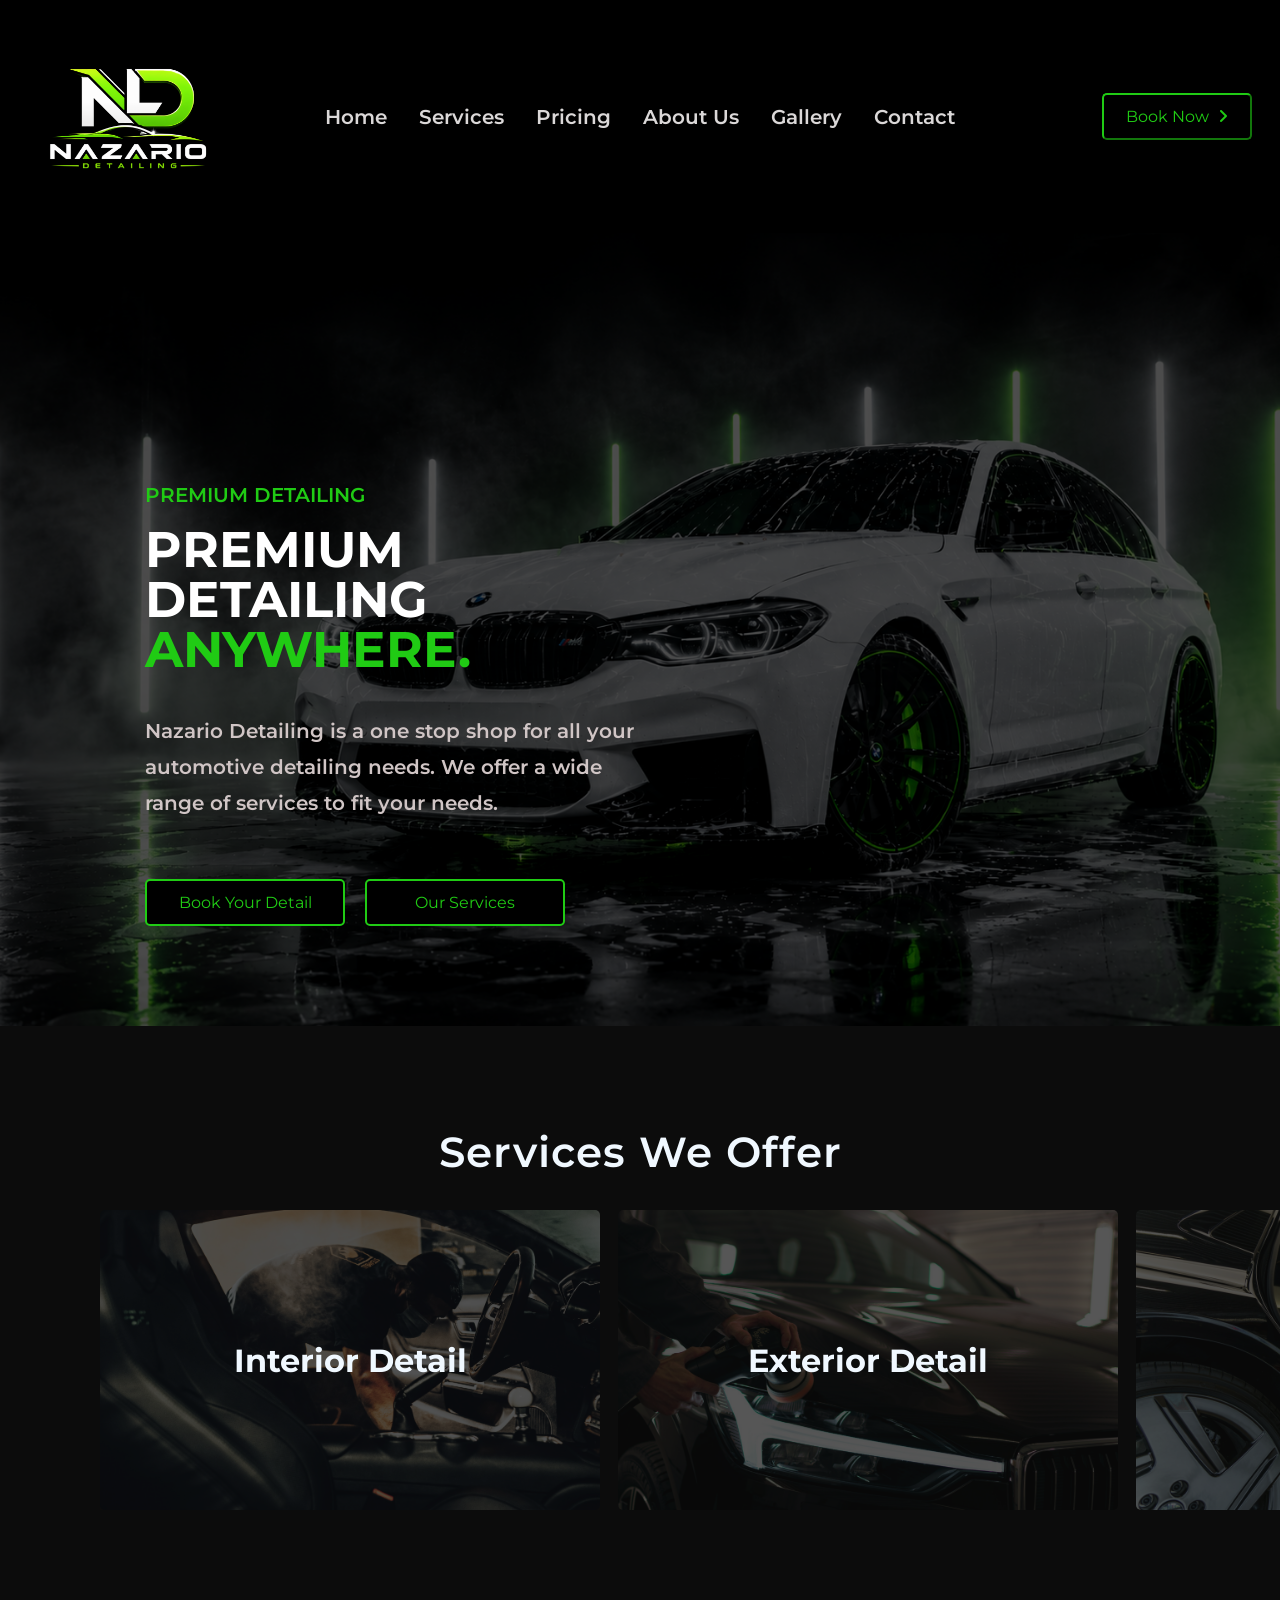
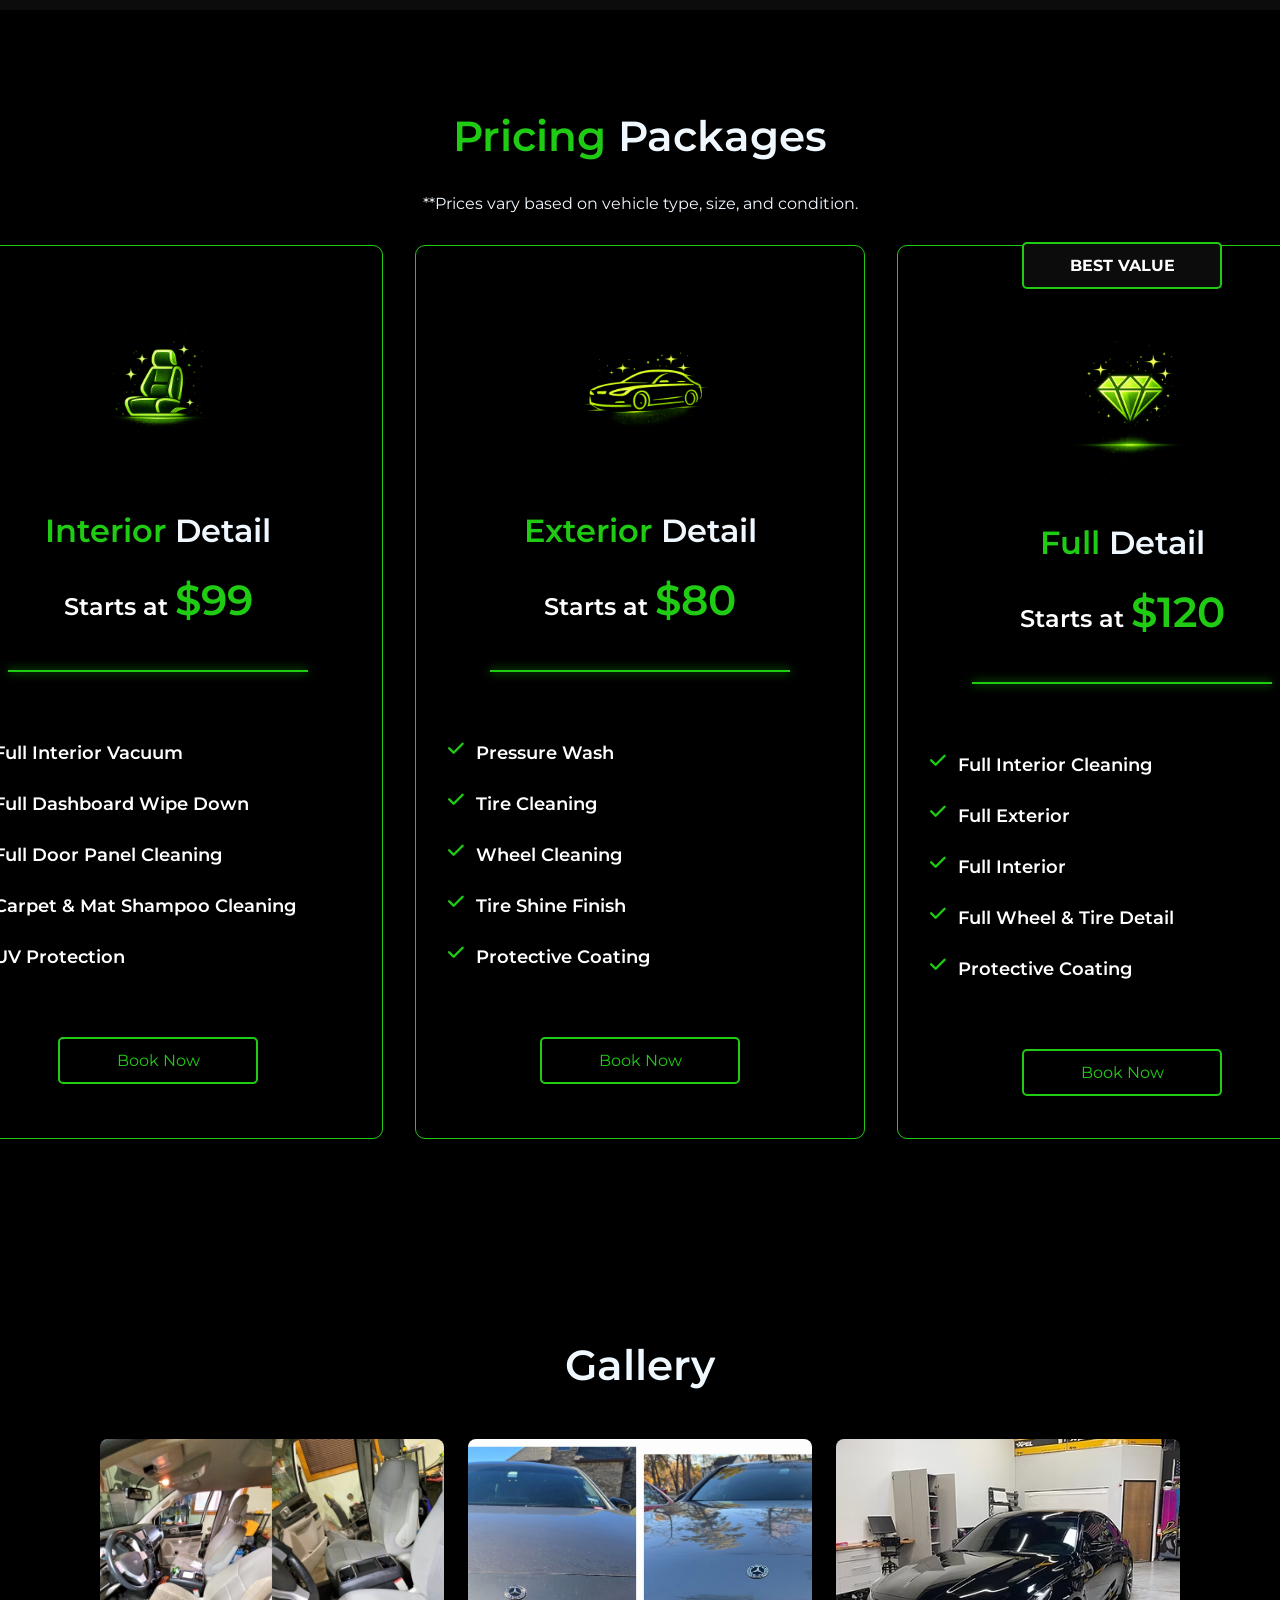
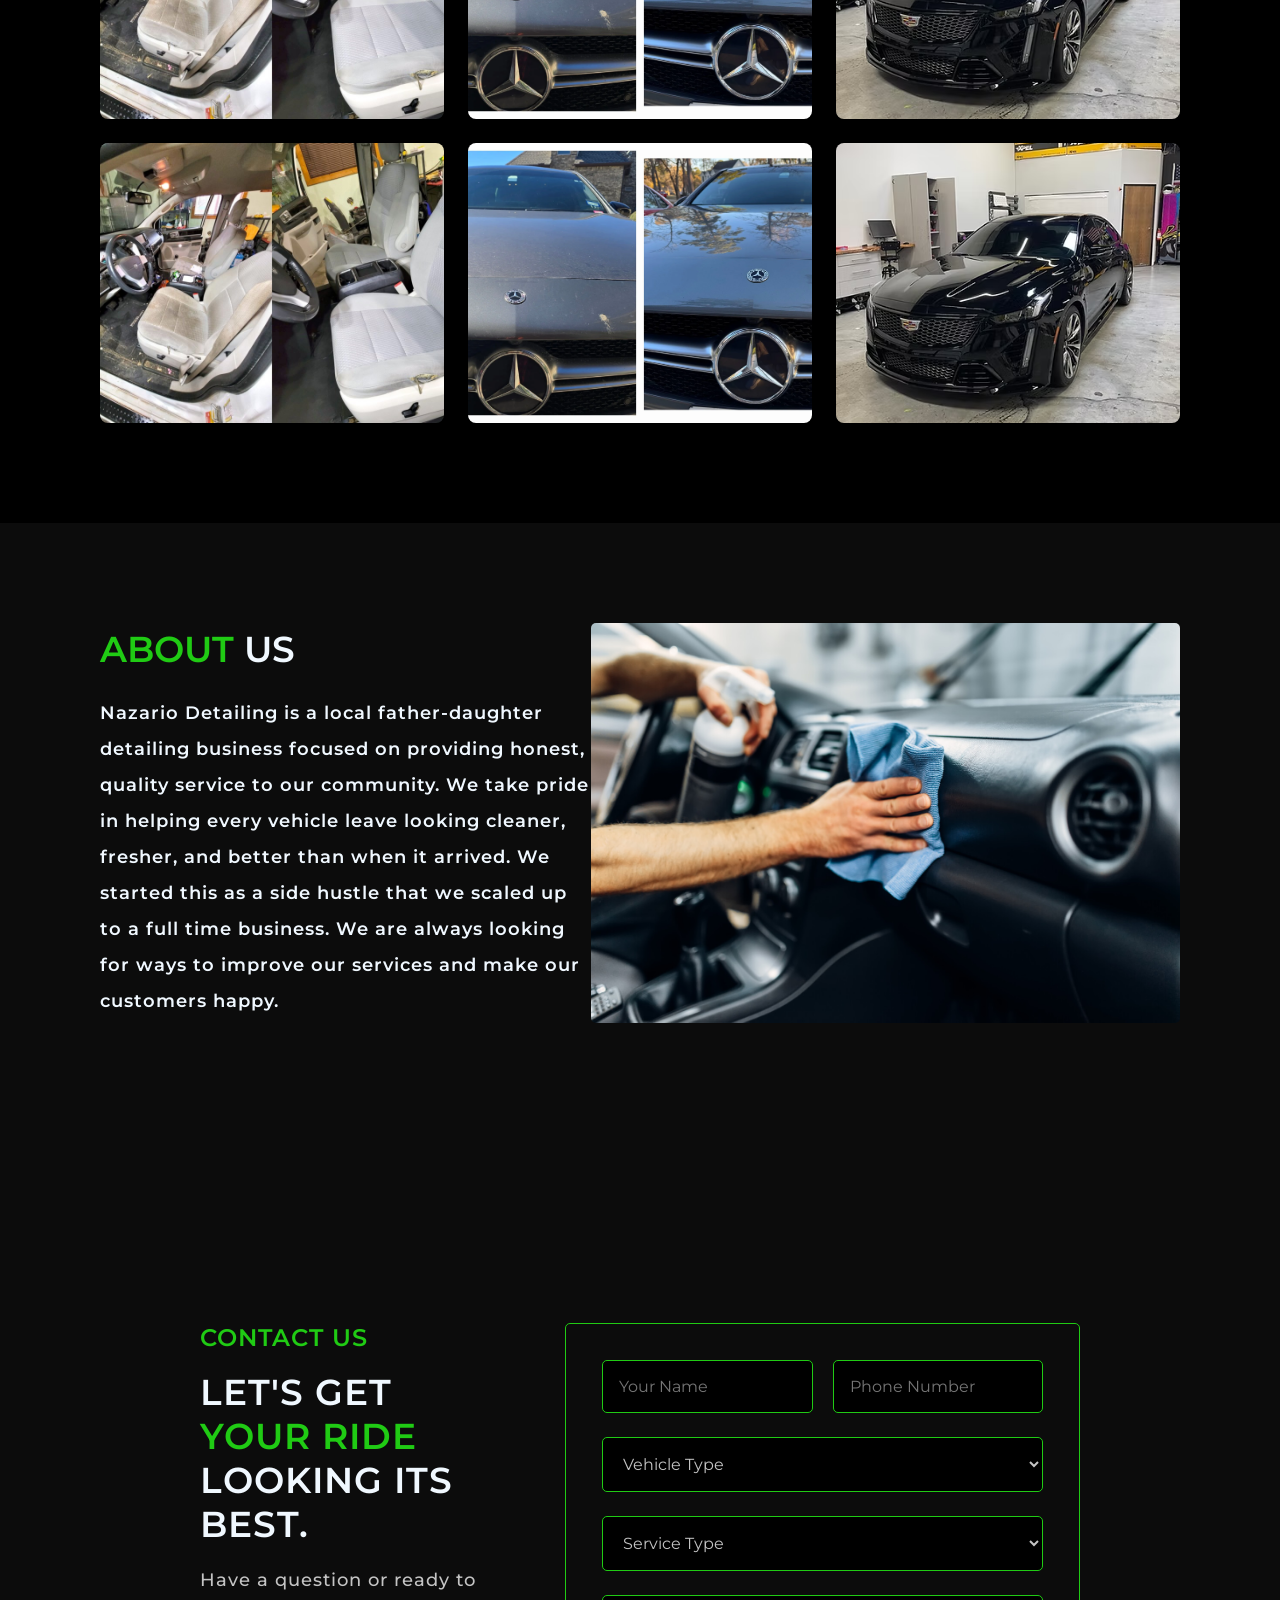
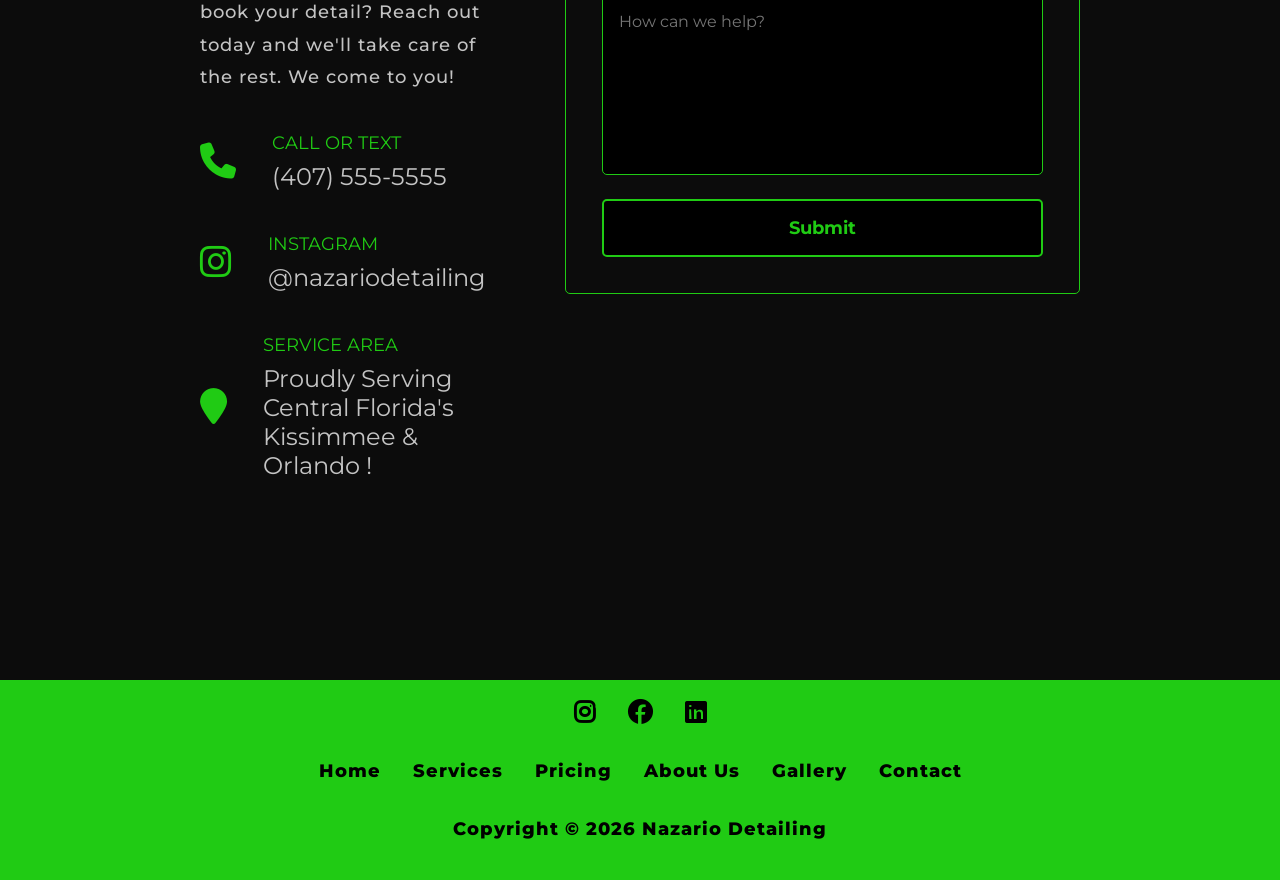
==== commit c4fc2e45: "md price card update" ====
--- a/index.html
+++ b/index.html
@@ -144,7 +144,7 @@
                   <p class="pricing__card__title">
                     <span class="pricing__title__span">Interior</span> Detail
                   </p>
-                  <span class="pricing__card__price">Starts at $99</span>
+                  <span class="pricing__card__price"><span class="pricing__card__text">Starts at </span> $99</span>
 
                   <div class="pricing__divider"></div>
 
@@ -187,7 +187,7 @@
                     <span class="pricing__title__span">Exterior</span> Detail
                   </p>
 
-                  <span class="pricing__card__price">Starts at $80</span>
+                  <span class="pricing__card__price"><span class="pricing__card__text">Starts at </span>$80</span>
 
                   <div class="pricing__divider"></div>
 
@@ -233,7 +233,7 @@
                     <span class="pricing__title__span">Full</span> Detail
                   </p>
 
-                  <span class="pricing__card__price">Starts at $120</span>
+                  <span class="pricing__card__price"><span class="pricing__card__text">Starts at </span> $120</span>
 
                   <div class="pricing__divider"></div>
 
--- a/style.css
+++ b/style.css
@@ -361,6 +361,12 @@
   font-weight: 600;
   text-align: center;
 }
+.pricing__card__text {
+  font-size: 24px;
+  font-weight: 600;
+  text-align: center;
+  color: white;
+}
 
 .pricing__title__span {
   color: #20cb14;
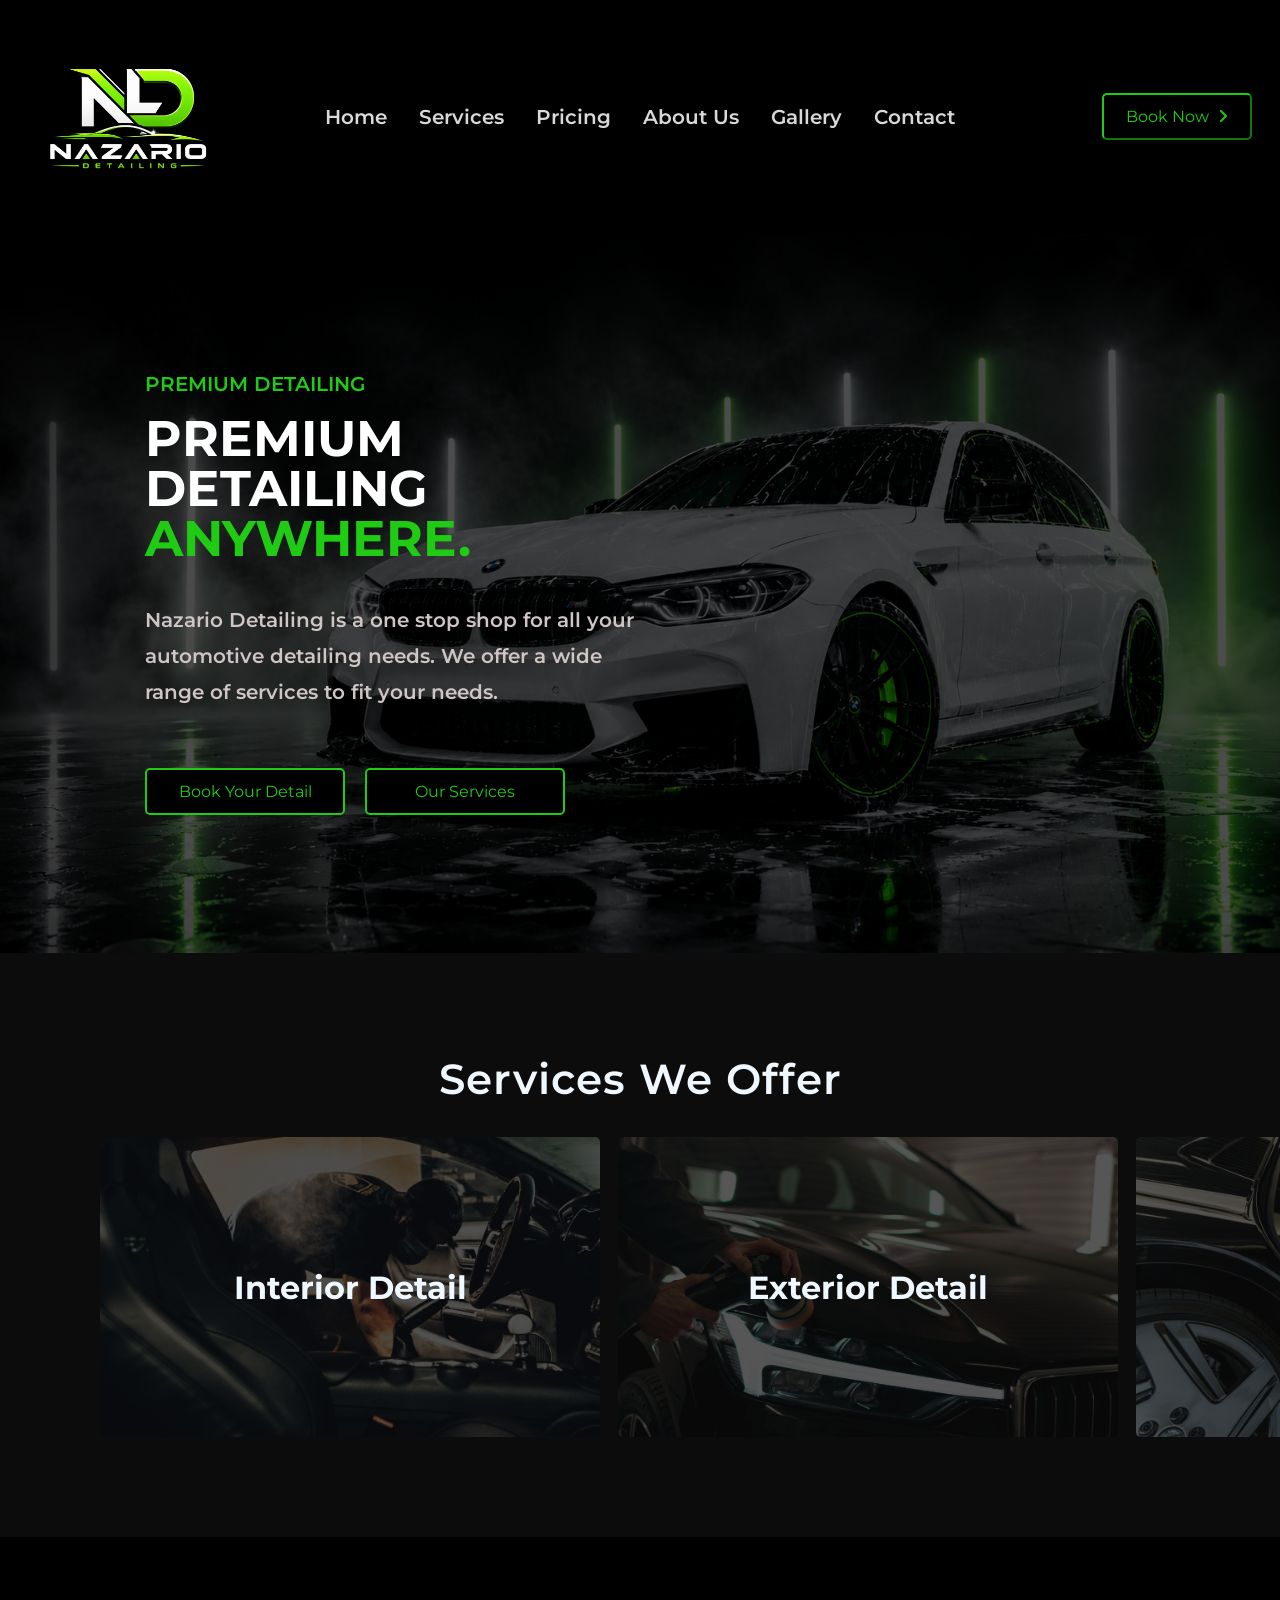
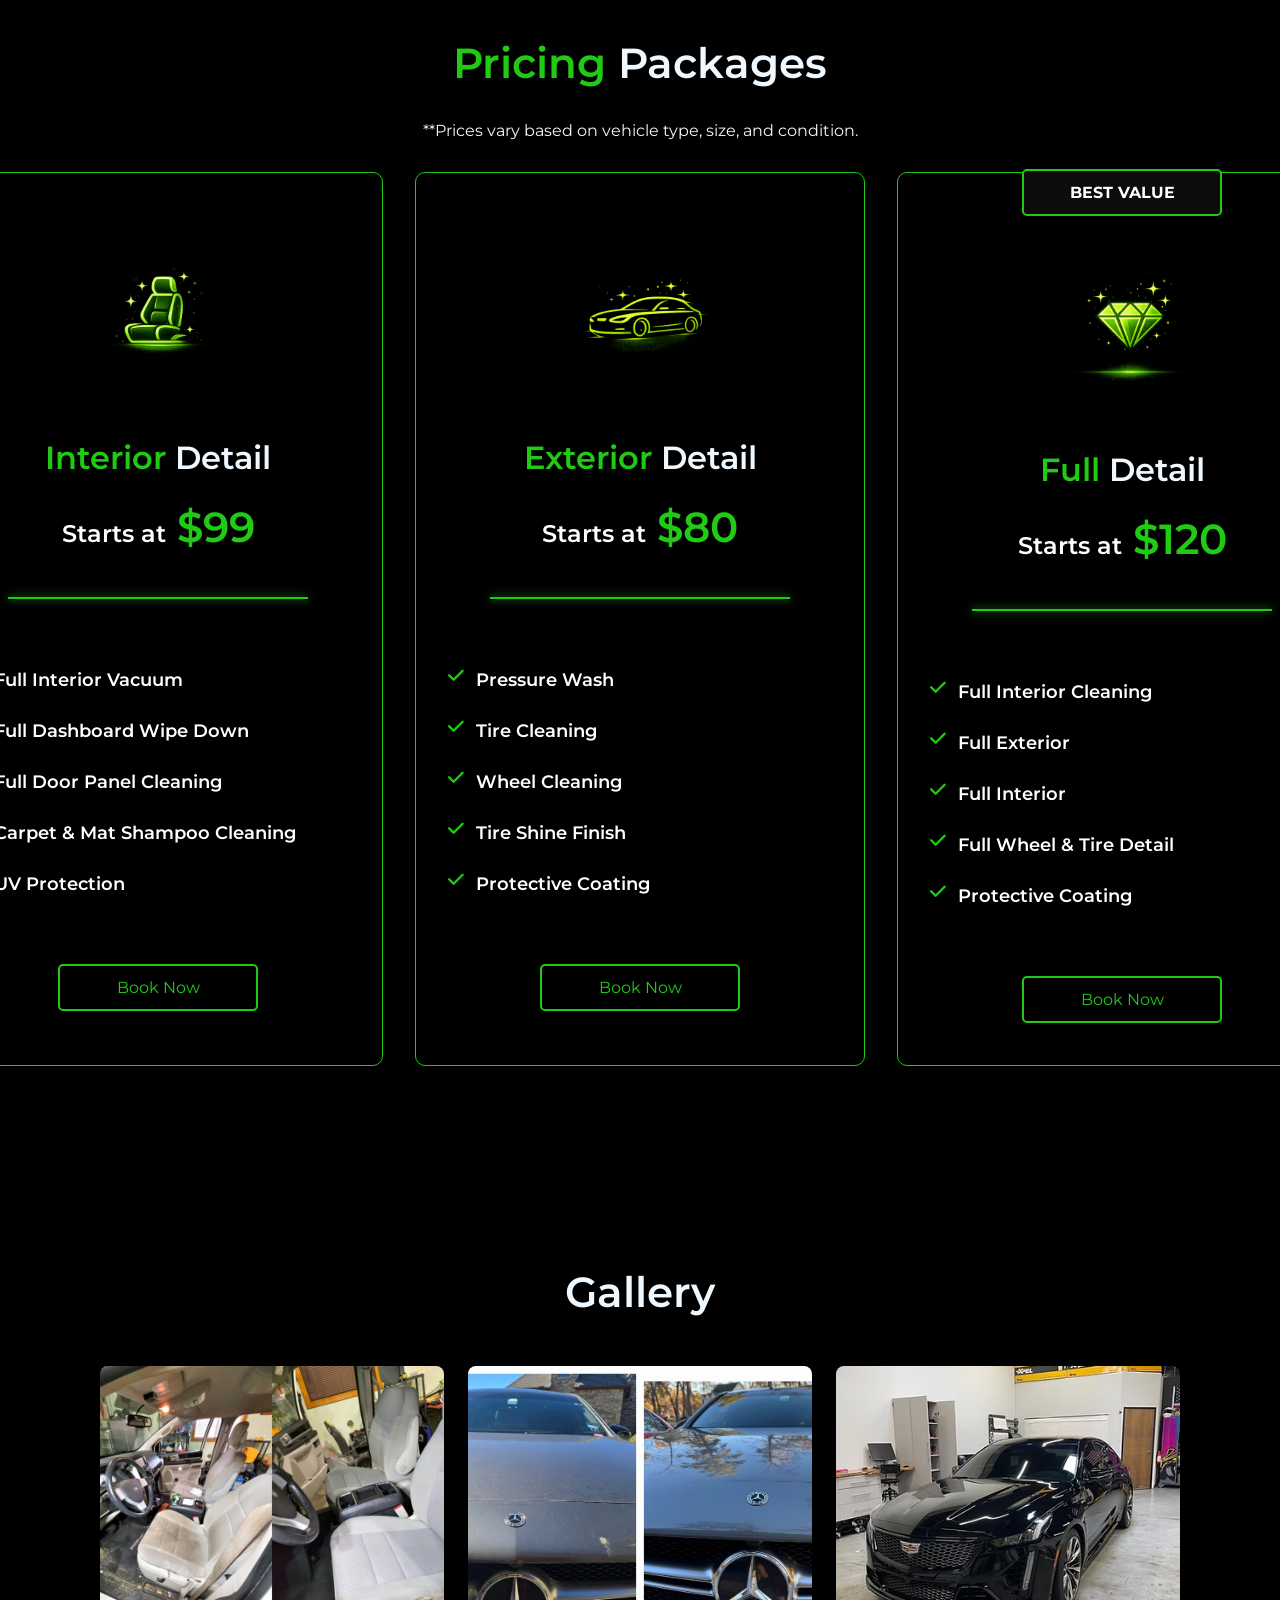
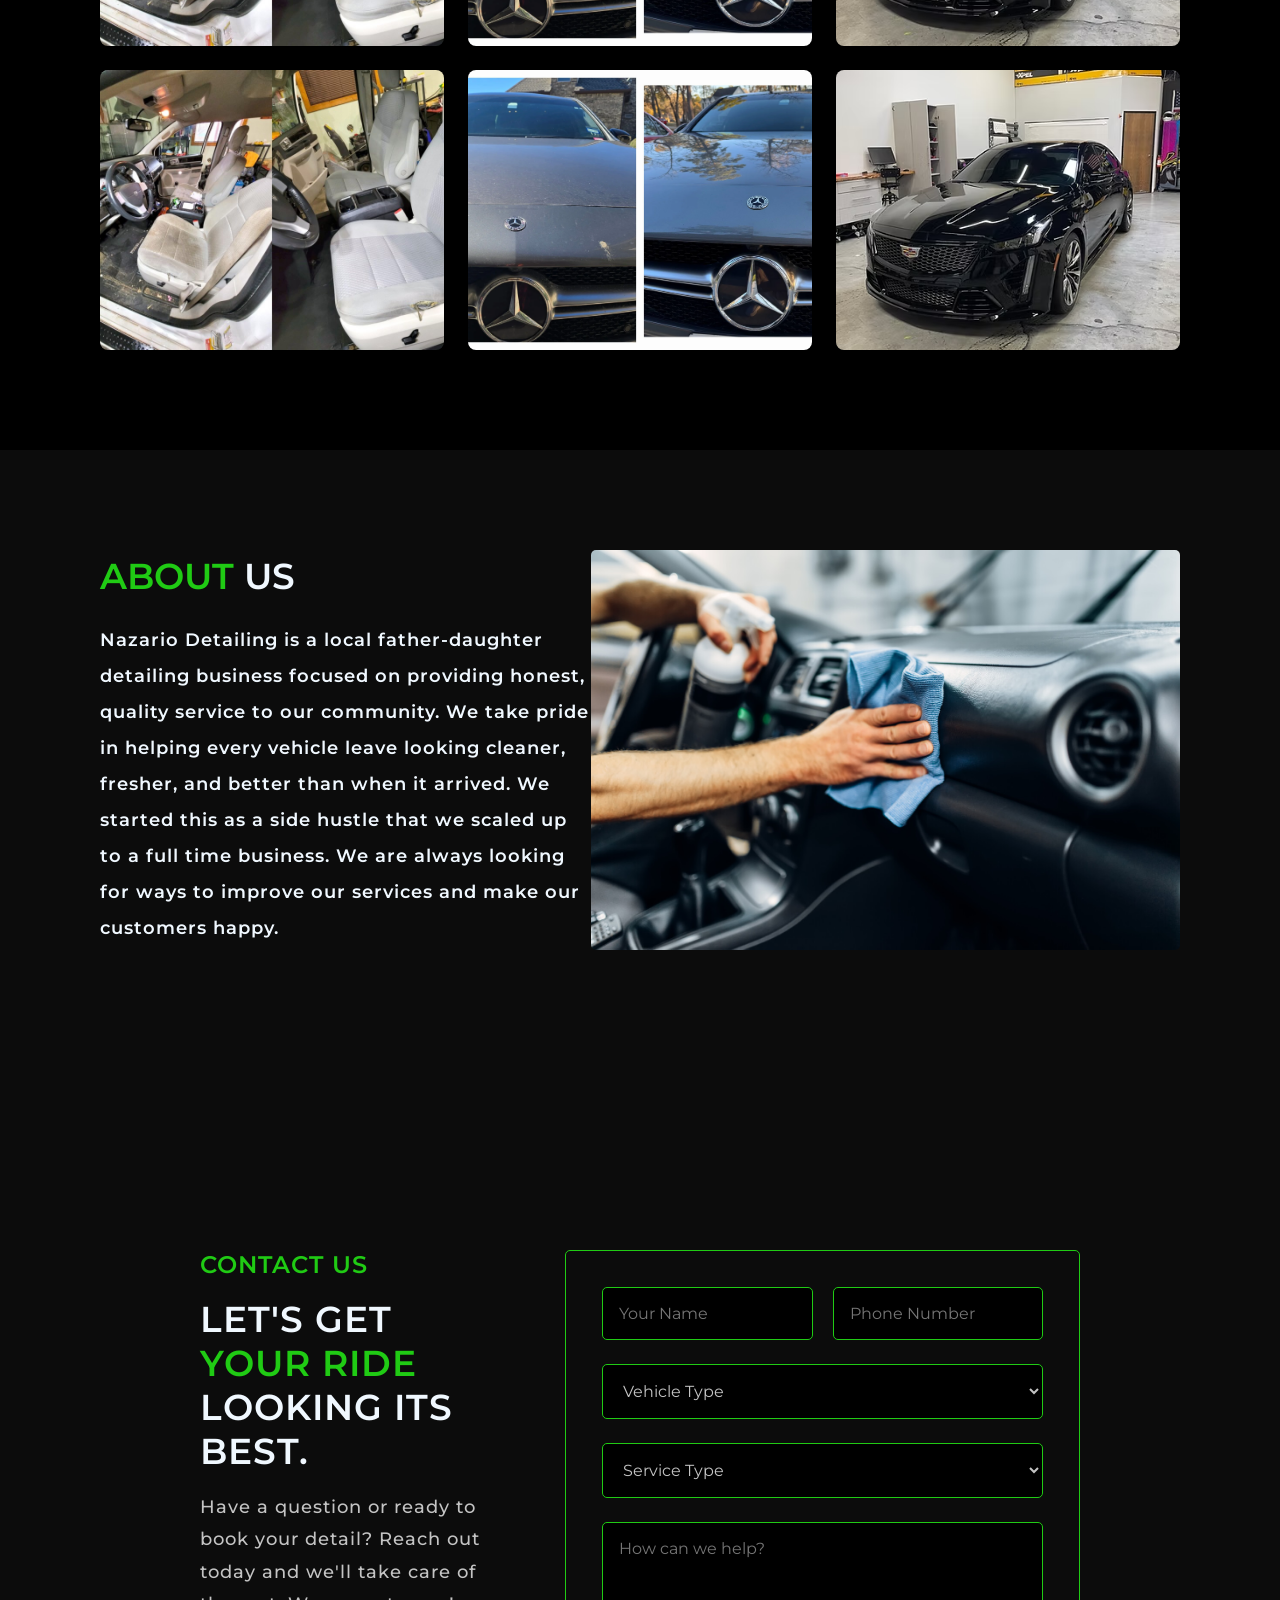
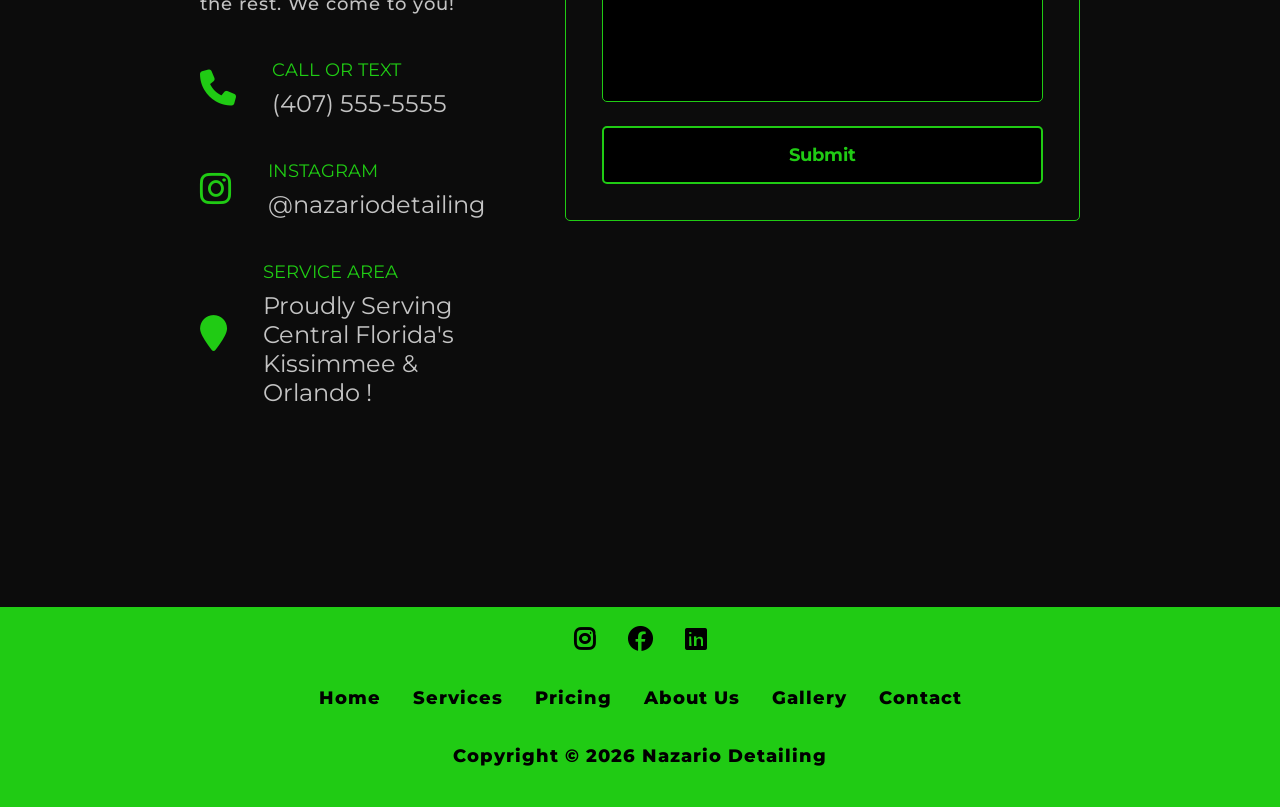
==== commit ef8eb226: "mobile detailing" ====
--- a/index.html
+++ b/index.html
@@ -36,32 +36,36 @@
           Book Now
           <span class="arrow"><i class="fa-solid fa-angle-right"></i></span>
         </button>
-            </div>
-    </nav>
-        
-     
-      
-      <nav class="menu">
-        <button class="nav__menu" onclick="openMenu()">
+        <button
+          class="nav__menu"
+          type="button"
+          aria-label="Open navigation menu"
+          aria-expanded="false"
+          onclick="openMenu()"
+        >
           <i class="fa-solid fa-bars"></i>
         </button>
-        <button class="menu__close" onclick="closeMenu()">
+      </div>
+    </nav>
+
+    <nav class="menu" aria-label="Mobile navigation">
+      <button
+        class="menu__close"
+        type="button"
+        aria-label="Close navigation menu"
+        onclick="closeMenu()"
+      >
         <i class="fa-solid fa-x"></i>
       </button>
       <div class="menu__links">
-        <a href="" class="menu__link" onclick="openMenu()">Home</a>
-        <a href="" class="menu__link"onclick="openMenu()">Services</a>
-        <a href="" class="menu__link"onclick="openMenu()">Pricing</a>
-        <a href="" class="menu__link"onclick="openMenu()">About Us</a>
-        <a href="" class="menu__link"onclick="openMenu()">Gallery</a>
-        <a href="" class="menu__link"onclick="openMenu()">Contact</a>
+        <a href="#home" class="menu__link" onclick="closeMenu()">Home</a>
+        <a href="#services" class="menu__link" onclick="closeMenu()">Services</a>
+        <a href="#pricing" class="menu__link" onclick="closeMenu()">Pricing</a>
+        <a href="#about" class="menu__link" onclick="closeMenu()">About Us</a>
+        <a href="#gallery" class="menu__link" onclick="closeMenu()">Gallery</a>
+        <a href="#contact" class="menu__link" onclick="closeMenu()">Contact</a>
       </div>
-      
-      </nav>
-
-        
-      </div>
-    
+    </nav>
 
     <header id="home">
       <div class="container">
@@ -436,11 +440,10 @@
           <a href="#contact" class="footer__link">Contact</a>
         </div>
 
-       <div class="footer__text">
+      <div class="footer__text">
         <p class="footer__para">Copyright &copy; 2026 Nazario Detailing</p>
        </div>
       </div>
-      </nav>
     </footer>
   </body>
 </html>
--- a/style.css
+++ b/style.css
@@ -16,6 +16,10 @@
   color: aliceblue;
 }
 
+body.menuOpen {
+  overflow: hidden;
+}
+
 a {
   text-decoration: none;
   color: #dbd8d8;
@@ -122,6 +126,13 @@
   background-color: black;
 }
 
+header .container {
+  min-height: 80vh;
+  display: flex;
+  align-items: center;
+  position: relative;
+}
+
 .header__bg {
   position: absolute;
   top: 0;
@@ -137,7 +148,8 @@
   justify-content: flex-start;
   align-items: center;
   margin-left: 45px;
-  margin-top: 150px;
+  margin-top: 0;
+  width: 100%;
 }
 
 .header__text {
@@ -339,6 +351,7 @@
   max-width: 100%;
   padding: 42px 32px;
   transition: all ease 200ms;
+  
 }
 
 .pricing__card:hover {
@@ -361,26 +374,32 @@
   font-weight: 600;
   text-align: center;
 }
+
+
+.pricing__title__span {
+  color: #20cb14;
+}
+
+.pricing__span {
+  color: #20cb14;
+}
+
+.pricing__card__price {
+  font-size: 42px;
+  font-weight: 600;
+  color: #20cb14;
+  
+}
+
 .pricing__card__text {
   font-size: 24px;
   font-weight: 600;
   text-align: center;
   color: white;
-}
-
-.pricing__title__span {
-  color: #20cb14;
-}
-
-.pricing__span {
-  color: #20cb14;
-}
-
-.pricing__card__price {
-  font-size: 42px;
-  font-weight: 600;
-  color: #20cb14;
-}
+  margin-right: 4px;
+ 
+}
+
 
 .pricing__features {
   display: flex;
@@ -722,6 +741,10 @@
   display: none;
 }
 
+.menu {
+  display: none;
+}
+
 /* =========================
    RESPONSIVE
 ========================= */
@@ -753,6 +776,7 @@
   }
 
   .menu {
+    display: block;
     position: fixed;
     top: 0;
     right: -100%;
@@ -795,7 +819,7 @@
 
   .header__row {
     margin-left: 0;
-    margin-top: 80px;
+    margin-top: 0;
     justify-content: center;
     text-align: center;
   }
@@ -1026,5 +1050,11 @@
   .footer__links {
     flex-direction: column;
     gap: 16px;
-  }
-}+    font-size: 14px;
+  }
+  .footer__container {
+    display: flex;
+    gap: 16px;
+    flex-direction: column;
+  }
+}
